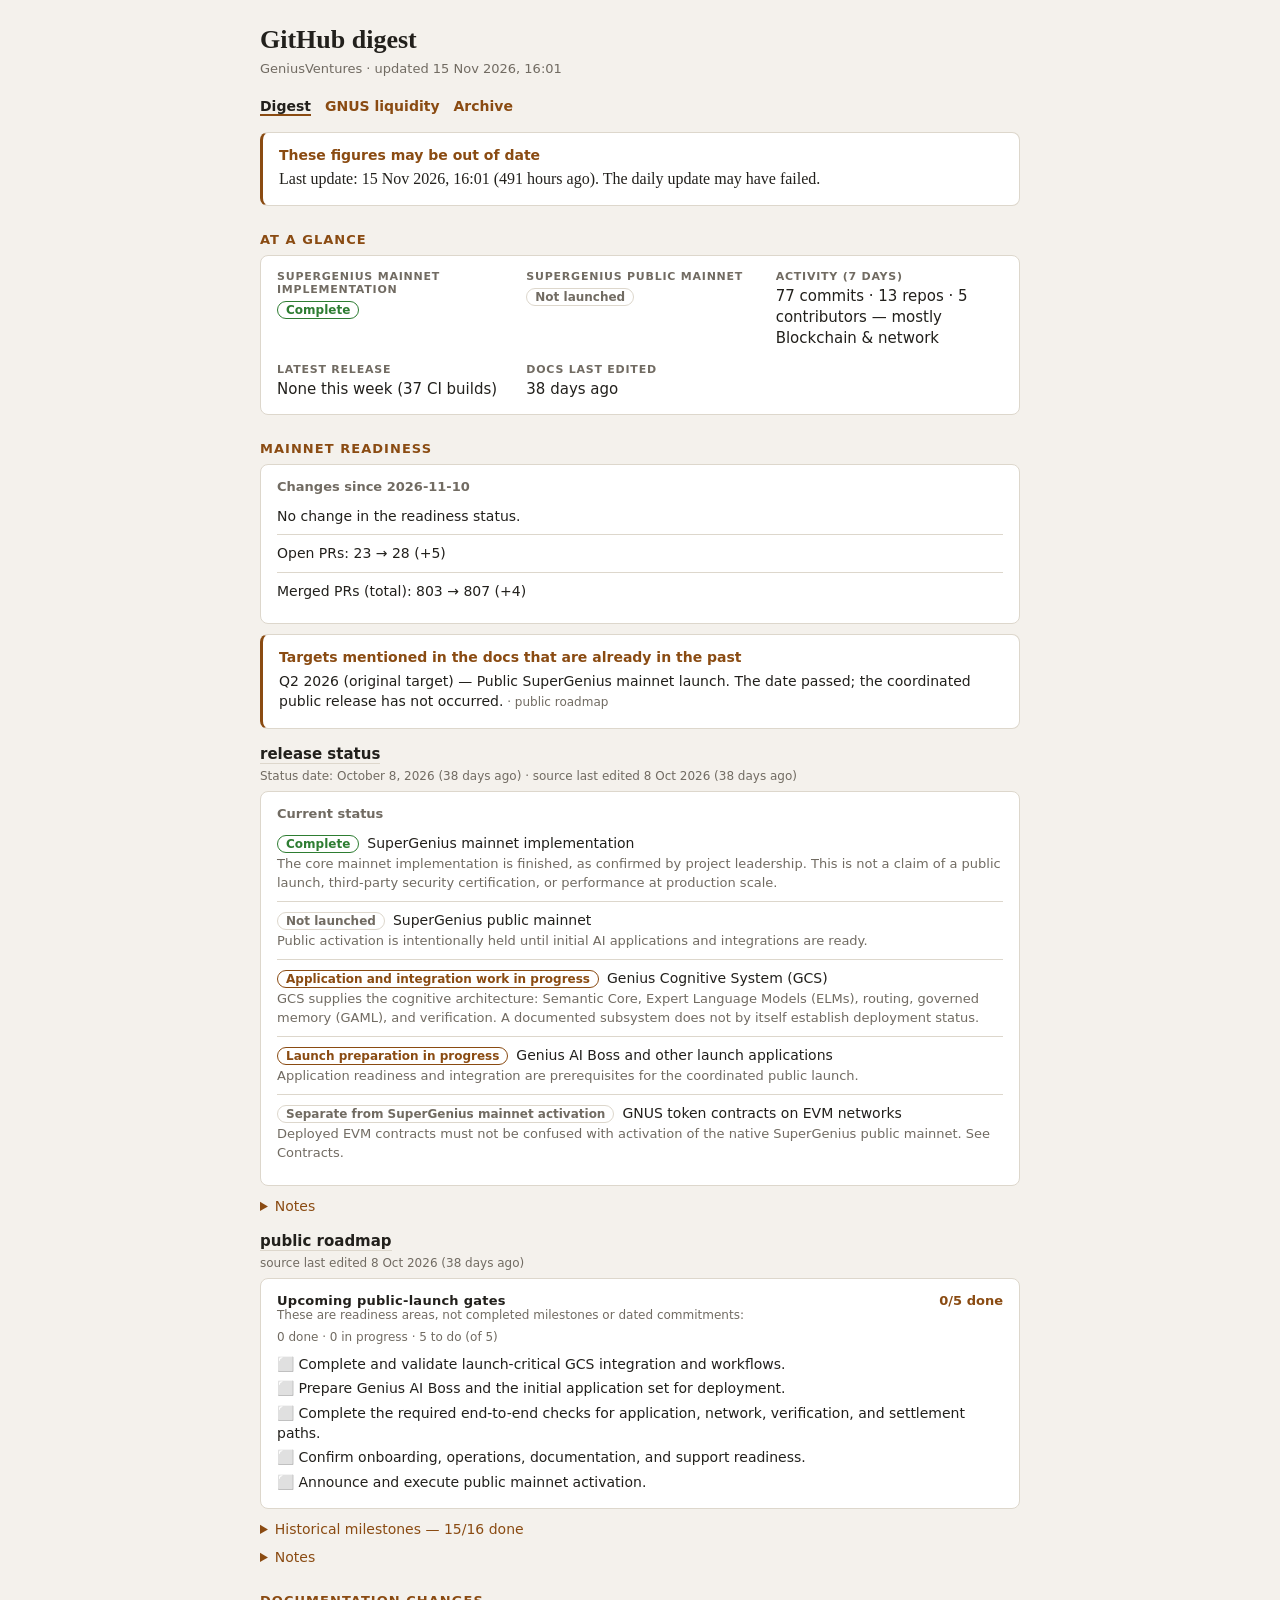
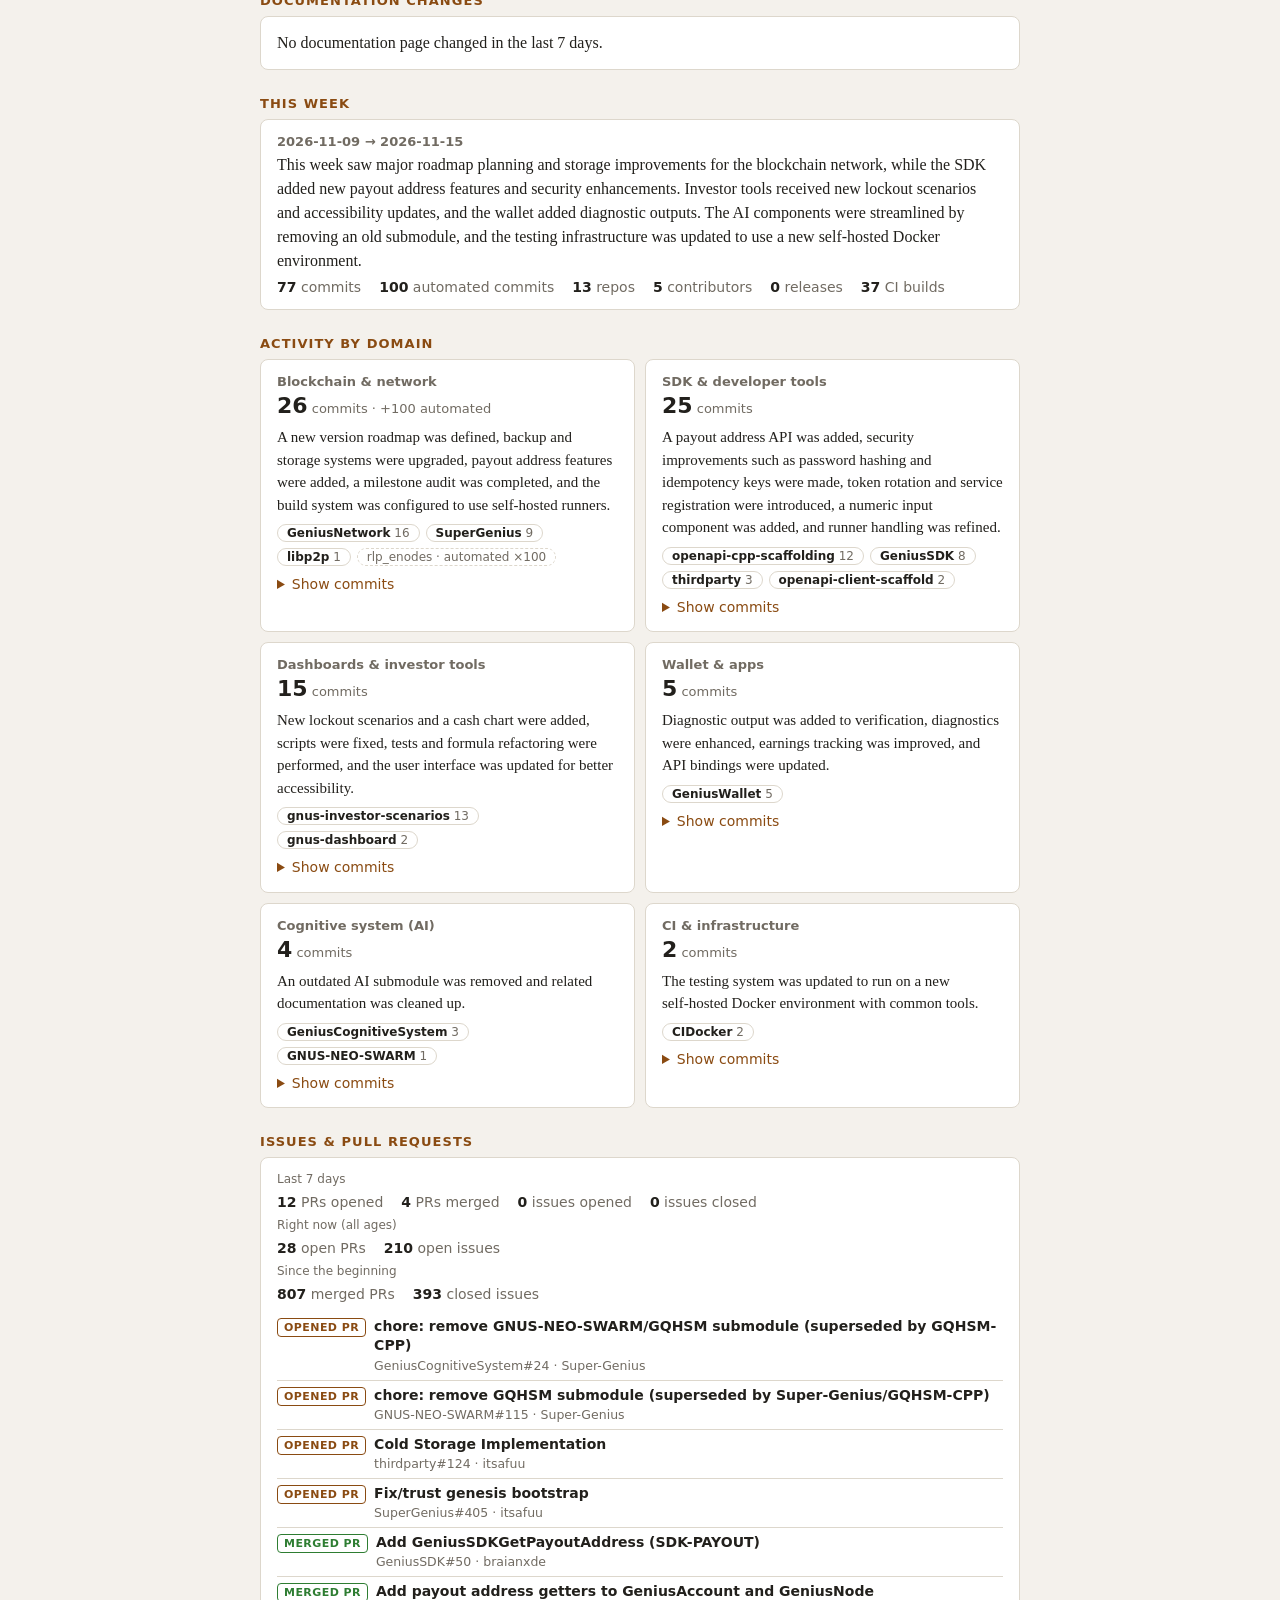
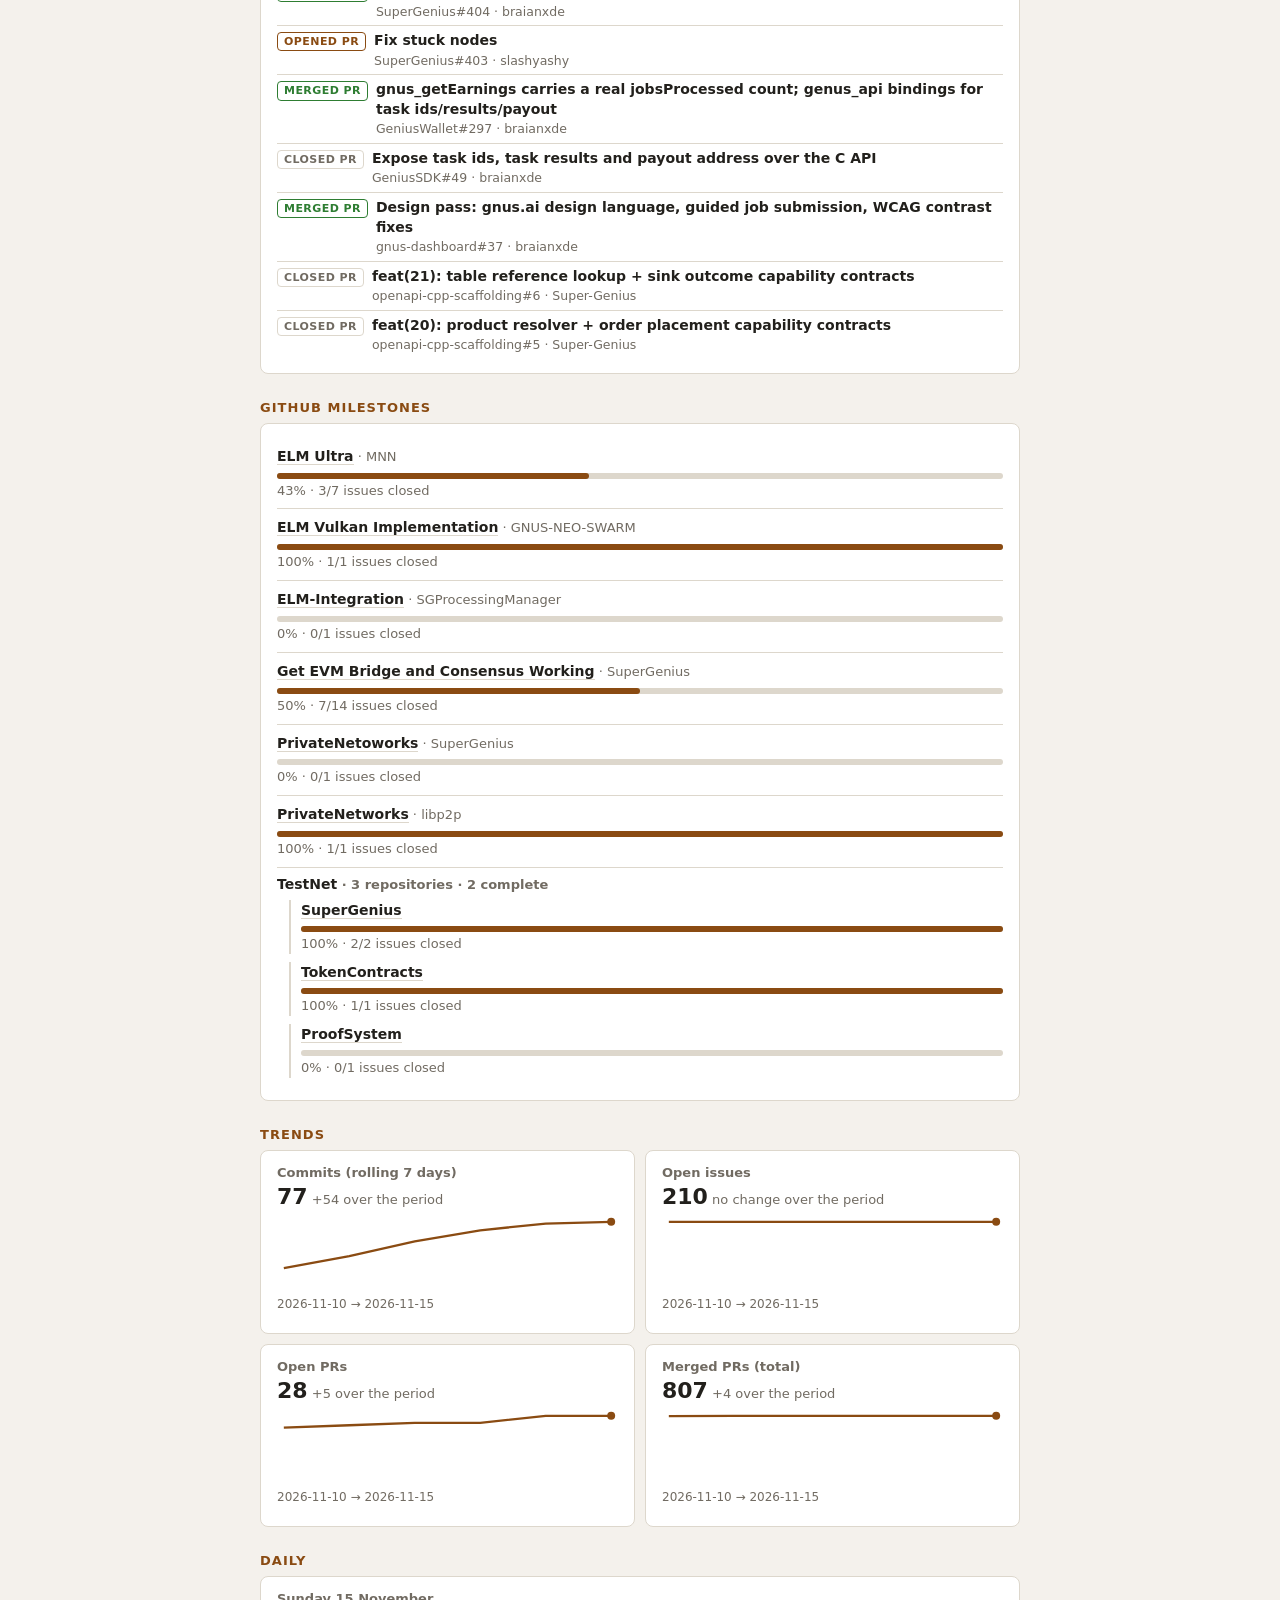
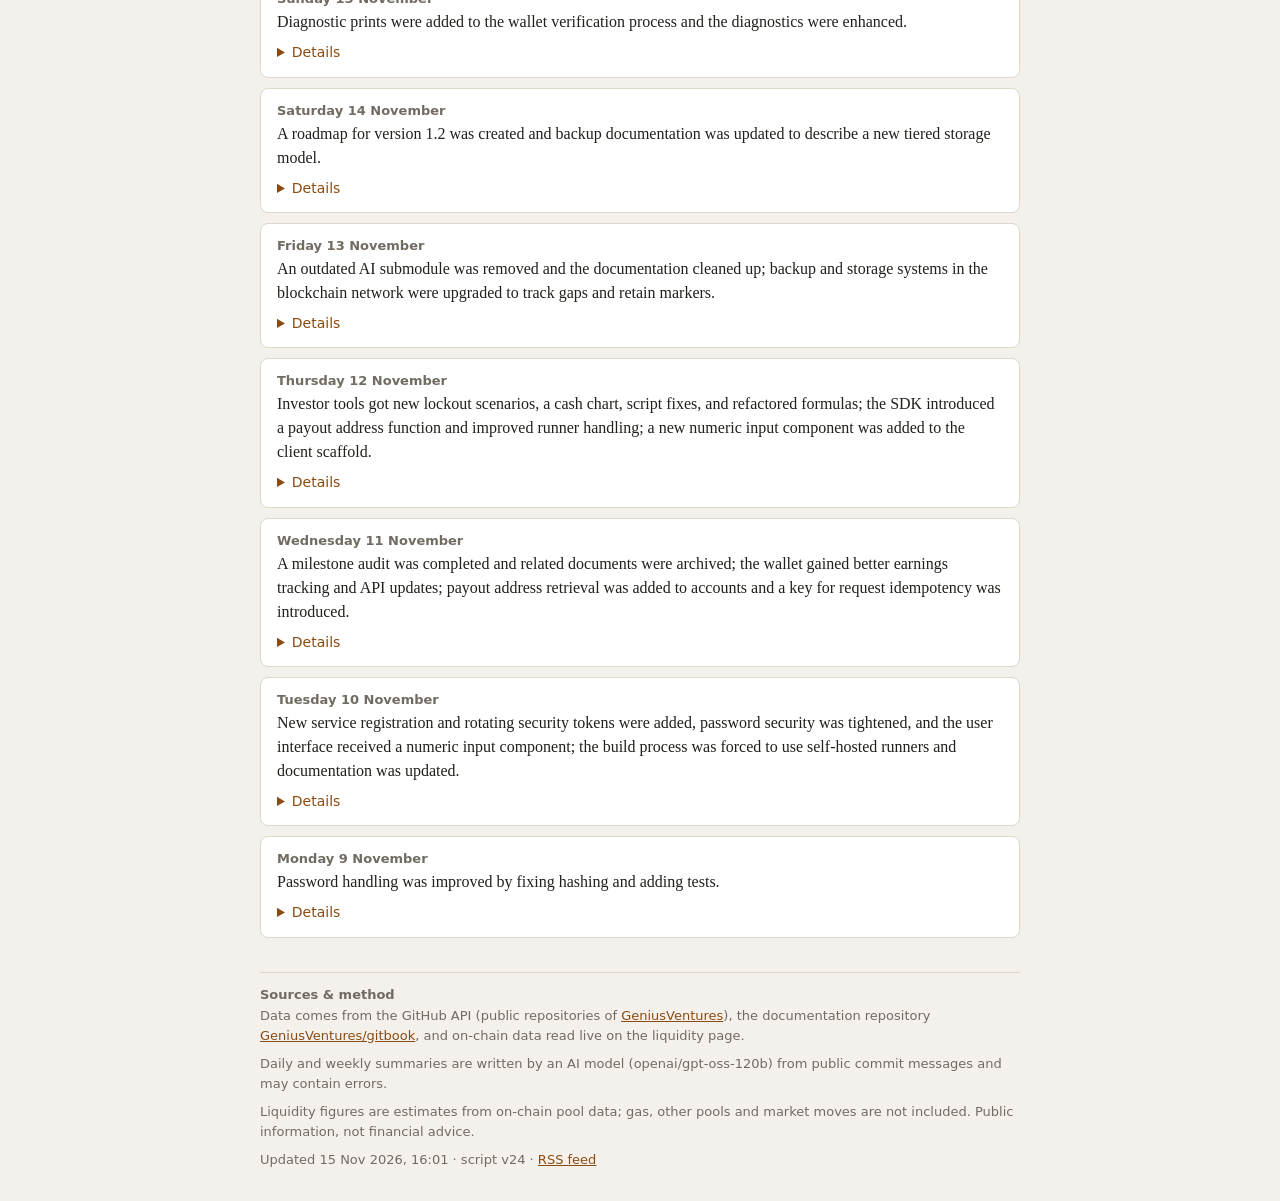
==== public/index.html @ 63a7fa94 "Refactor milestones display logic in index.html" ====
<!doctype html>
<html lang="en">
<head>
<meta charset="utf-8">
<meta name="viewport" content="width=device-width, initial-scale=1">
<title>GNUS digest — GitHub activity, mainnet readiness, liquidity</title>
<meta name="description" content="Daily digest of the GeniusVentures GitHub activity, GNUS mainnet readiness from the public docs, and on-chain liquidity depth.">
<meta property="og:type" content="website">
<meta property="og:title" content="GNUS digest">
<meta property="og:description" content="GitHub activity, mainnet readiness and liquidity depth for GNUS, updated daily from public sources.">
<meta property="og:url" content="https://gnus-digest.vercel.app/">
<meta property="og:image" content="https://gnus-digest.vercel.app/og.png">
<meta property="og:image:width" content="1200">
<meta property="og:image:height" content="630">
<meta property="og:image:alt" content="GNUS digest: GitHub activity, mainnet readiness and liquidity">
<link rel="alternate" type="application/rss+xml" title="GNUS digest" href="feed.xml">
<meta name="twitter:card" content="summary_large_image">
<meta name="twitter:image" content="https://gnus-digest.vercel.app/og.png">
<link rel="icon" href="data:image/svg+xml,%3Csvg xmlns='http://www.w3.org/2000/svg' viewBox='0 0 100 100'%3E%3Ctext y='.9em' font-size='90'%3E%F0%9F%93%8A%3C/text%3E%3C/svg%3E">
<style>
  :root{--bg:#f4f1ec;--panel:#fff;--ink:#22201c;--mute:#716b62;--line:#ddd7cc;--accent:#8a4b12}
  @media (prefers-color-scheme:dark){:root{--bg:#1d1b18;--panel:#272420;--ink:#ece7de;--mute:#a39b8f;--line:#3a352e;--accent:#e0a367}}
  *{box-sizing:border-box}
  body{margin:0;padding:20px;background:var(--bg);color:var(--ink);font:16px/1.5 Georgia,"Times New Roman",serif}
  main{max-width:760px;margin:0 auto}
  h1{font-size:26px;margin:0 0 2px}
  .sub{color:var(--mute);font:13px system-ui,sans-serif;margin:0 0 22px}
  h2{font:600 13px system-ui,sans-serif;letter-spacing:.08em;text-transform:uppercase;color:var(--accent);margin:26px 0 8px}
  .card{background:var(--panel);border:1px solid var(--line);border-radius:8px;padding:14px 16px;margin-bottom:10px}
  .date{font:600 13px system-ui,sans-serif;color:var(--mute);margin-bottom:4px}
  details{margin-top:8px;font:14px/1.45 system-ui,sans-serif;color:var(--mute)}
  summary{cursor:pointer;color:var(--accent)}
  details a{color:inherit;font-weight:600}
  ul{margin:6px 0 0;padding-left:18px}
  .stats{display:flex;flex-wrap:wrap;gap:8px 18px;font:14px system-ui,sans-serif;color:var(--mute);margin-top:6px}
  .stats b{color:var(--ink)}
  h3{font:600 15px system-ui,sans-serif;margin:16px 0 6px}
  h3 a{color:var(--ink);text-decoration:none;border-bottom:1px solid var(--line)}
  .trow{display:flex;justify-content:space-between;gap:12px;align-items:baseline}
  .trow b{font:700 13px system-ui,sans-serif;letter-spacing:.02em}
  .pct{font:700 13px system-ui,sans-serif;color:var(--accent);white-space:nowrap}
  .segs{display:flex;gap:3px;margin:10px 0 6px}
  .seg{flex:1;height:8px;border-radius:2px;background:var(--line)}
  .seg.done{background:var(--accent)}.seg.progress{background:var(--accent);opacity:.45}
  .legend{font:12px system-ui,sans-serif;color:var(--mute);margin-bottom:8px}
  .it{font:14px/1.45 system-ui,sans-serif;padding:2px 0}.it .t{color:var(--mute);font-size:12px}
  .note{font:13px/1.45 system-ui,sans-serif;color:var(--mute);border-left:2px solid var(--accent);padding-left:10px;margin-top:8px}
  .badge{display:inline-block;font:600 12px system-ui,sans-serif;padding:1px 8px;border-radius:10px;border:1px solid var(--line);color:var(--mute);margin-right:8px}
  .badge.done{color:#2e7d32;border-color:#2e7d32}.badge.progress{color:var(--accent);border-color:var(--accent)}
  .srow{padding:8px 0;border-bottom:1px solid var(--line);font:14px/1.45 system-ui,sans-serif}.srow:last-child{border-bottom:0}
  .srow .d{color:var(--mute);font-size:13px;margin-top:2px}
  .srow .m{color:var(--mute);font-size:13px}
  .srow a{color:var(--ink);font-weight:600;text-decoration:none;border-bottom:1px solid var(--line)}
  .notice{border-left:3px solid var(--accent)}
  .notice .w{font:600 14px system-ui,sans-serif;color:var(--accent);margin-bottom:4px}
  .kv{display:grid;grid-template-columns:repeat(auto-fit,minmax(210px,1fr));gap:14px 22px}
  .kv .k{font:600 11px system-ui,sans-serif;letter-spacing:.07em;text-transform:uppercase;color:var(--mute);margin-bottom:3px}
  .kv .v{font:15px/1.4 system-ui,sans-serif}
  .kv .v .badge{margin-right:0}
  .kv a{color:var(--accent);text-decoration:none;font-weight:600;border-bottom:1px solid var(--line)}
  .warn{border-left:3px solid #c0392b}
  .warn .w{font:600 14px system-ui,sans-serif;color:#c0392b;margin-bottom:4px}
  .grid2{display:grid;grid-template-columns:repeat(auto-fit,minmax(260px,1fr));gap:10px}
  .grid2 .card{margin-bottom:0}
  svg.chart{width:100%;height:auto;color:var(--accent);display:block;margin:6px 0 2px}
  .arrow{color:var(--mute);margin:0 6px}
  .ms{padding:8px 0;border-bottom:1px solid var(--line);font:14px/1.45 system-ui,sans-serif}.ms:last-child{border-bottom:0}
  .ms a{color:var(--ink);font-weight:600;text-decoration:none;border-bottom:1px solid var(--line)}
  .ms .m{color:var(--mute);font-size:13px}
  .ms .mh{font:600 14px system-ui,sans-serif}
  .ms .msub{margin:8px 0 0 12px;padding-left:10px;border-left:2px solid var(--line)}
  .mbar{height:6px;background:var(--line);border-radius:3px;margin:6px 0 3px}.mbar i{display:block;height:100%;background:var(--accent);border-radius:3px}
  .pr .b{flex:1;min-width:0}
  .pr .b a{display:block}
  .pr .b span.m{display:block;font-size:12.5px;margin-top:1px;white-space:nowrap;overflow:hidden;text-overflow:ellipsis}
  .dsum{margin:8px 0 4px;font-size:15px;line-height:1.5}
  .chip.auto{border-style:dashed}
  footer{margin:34px 0 10px;padding-top:14px;border-top:1px solid var(--line);font:13px/1.55 system-ui,sans-serif;color:var(--mute)}
  footer p{margin:0 0 8px}
  footer a{color:var(--accent)}
  details .np{margin:0 0 1.4em;font:14px/1.65 system-ui,sans-serif}
  details .nh{margin:1.8em 0 .6em}
  details > summary + .nh{margin-top:1em}
  .chips{display:flex;flex-wrap:wrap;gap:6px;margin:8px 0}
  .chip{font:12px system-ui,sans-serif;border:1px solid var(--line);border-radius:12px;padding:1px 9px;color:var(--mute)}
  .chip b{color:var(--ink)}
  .big{font:700 22px system-ui,sans-serif}
  .big small{font:13px system-ui,sans-serif;color:var(--mute);font-weight:400}
  ul.hl{margin:8px 0 0;padding-left:18px;font:13px/1.45 system-ui,sans-serif;color:var(--mute)}
  .dom{font:600 12px system-ui,sans-serif;letter-spacing:.05em;text-transform:uppercase;color:var(--accent);margin:10px 0 2px}
  nav{font:14px system-ui,sans-serif;margin:0 0 18px}
  nav a{color:var(--accent);margin-right:14px;text-decoration:none;font-weight:600}
  nav a[aria-current]{color:var(--ink);border-bottom:2px solid var(--accent)}
  .pr{display:flex;gap:8px;align-items:baseline;padding:5px 0;border-bottom:1px solid var(--line);font:14px/1.4 system-ui,sans-serif}
  .pr:last-child{border-bottom:0}
  .tag{flex:none;font-size:11px;font-weight:700;text-transform:uppercase;letter-spacing:.04em;padding:1px 6px;border-radius:4px;border:1px solid var(--line);color:var(--mute)}
  .tag.merged{color:#2e7d32;border-color:#2e7d32}.tag.opened{color:var(--accent);border-color:var(--accent)}
  .pr a{color:var(--ink);text-decoration:none;font-weight:600}.pr span.m{color:var(--mute)}
</style>
</head>
<body>
<main>
  <h1>GitHub digest</h1>
  <p class="sub" id="meta">Loading…</p>
  <nav><a href="./" aria-current="page">Digest</a><a href="liquidity.html">GNUS liquidity</a><a href="archive.html">Archive</a></nav>
  <div id="banner"></div>
  <h2>At a glance</h2>
  <div class="card" id="overview"></div>
  <h2>Mainnet readiness</h2>
  <div id="changes"></div>
  <div id="readiness"></div>
  <h2>Documentation changes</h2>
  <div class="card" id="docchanges"></div>
  <h2>This week</h2>
  <div class="card" id="week"></div>
  <h2>Activity by domain</h2>
  <div class="grid2" id="domains"></div>
  <h2>Issues &amp; pull requests</h2>
  <div class="card" id="prs"></div>
  <div id="msWrap" hidden>
    <h2>GitHub milestones</h2>
    <div class="card" id="milestones"></div>
  </div>
  <h2>Trends</h2>
  <div class="grid2" id="trends"></div>
  <h2>Daily</h2>
  <div id="days"></div>
  <footer id="foot"></footer>
</main>
<script>
const el = (tag, text, cls) => { const e = document.createElement(tag); if (text != null) e.textContent = text; if (cls) e.className = cls; return e; };
const safeUrl = u => /^https:\/\/(github\.com|docs\.gnus\.ai)\//.test(u) ? u : null;   // les messages de commit ne sont jamais injectés en HTML

// courbe simple (SVG) : pts = [{date, v}]
function spark(title, pts) {
  const card = el('div', null, 'card'); card.append(el('div', title, 'date'));
  const v = pts.filter(p => p.v != null);
  if (v.length < 2) { card.append(el('div', `Not enough history yet (${v.length} day${v.length === 1 ? '' : 's'}). The chart builds up daily.`, 'legend')); return card; }
  const W = 300, H = 70, pad = 6, vals = v.map(p => p.v), min = 0, max = Math.max(...vals, 1);   // l'échelle part de zéro : une petite variation reste petite
  const X = i => pad + i * (W - 2 * pad) / (v.length - 1), Y = x => H - pad - (x - min) / ((max - min) || 1) * (H - 2 * pad);
  const NS = 'http://www.w3.org/2000/svg', svg = document.createElementNS(NS, 'svg');
  svg.setAttribute('viewBox', `0 0 ${W} ${H}`); svg.setAttribute('class', 'chart'); svg.setAttribute('role', 'img'); svg.setAttribute('aria-label', title);
  const line = document.createElementNS(NS, 'polyline');
  line.setAttribute('points', v.map((p, i) => `${X(i).toFixed(1)},${Y(p.v).toFixed(1)}`).join(' '));
  line.setAttribute('fill', 'none'); line.setAttribute('stroke', 'currentColor'); line.setAttribute('stroke-width', '2');
  const dot = document.createElementNS(NS, 'circle');
  dot.setAttribute('cx', X(v.length - 1)); dot.setAttribute('cy', Y(v[v.length - 1].v)); dot.setAttribute('r', '3.5'); dot.setAttribute('fill', 'currentColor');
  const last = v[v.length - 1].v, delta = last - v[0].v;
  const big = el('div', String(last), 'big'); big.append(el('small', delta ? ` ${delta > 0 ? '+' : ''}${delta} over the period` : ' no change over the period'));
  svg.append(line, dot);
  card.append(big, svg);
  card.append(el('div', `${v[0].date} → ${v[v.length - 1].date}`, 'legend'));
  return card;
}
const fmtDate = s => s ? new Date(s).toLocaleDateString('en-GB', { day: 'numeric', month: 'short', year: 'numeric' }) : '';

fetch('digest.json', { cache: 'no-store' }).then(r => r.json()).then(d => {
  document.getElementById('meta').textContent =
    `${d.org} · updated ${new Date(d.generatedAt).toLocaleString('en-GB', { dateStyle: 'medium', timeStyle: 'short' })}` +
    (d.aiError ? ' · AI unavailable: ' + d.aiError : '');

  // ---- changements depuis la semaine dernière
  const chBox = document.getElementById('changes'), C = d.changes;
  if (C) {
    const card = el('div', null, 'card');
    if (!C.since) card.append(el('div', 'Change tracking started today. Comparisons with the previous week will appear after the next daily updates.', 'legend'));
    else {
      card.append(el('div', `Changes since ${C.since}`, 'date'));
      let any = false;
      const badge = (t, st) => el('span', t, 'badge ' + (st || ''));
      if (C.readiness) {
        for (const it of C.readiness.items) {
          any = true; const r = el('div', null, 'srow');
          if (it.type === 'status') r.append(badge(it.from, it.fromStatus), el('span', '→', 'arrow'), badge(it.to, it.toStatus), el('span', it.label));
          else if (it.type === 'added') r.append(el('span', 'New', 'badge'), badge(it.to, it.toStatus), el('span', it.label));
          else r.append(el('span', 'Removed', 'badge'), el('span', it.label));
          r.append(el('div', it.page.replace(/-/g, ' ') + ' · ' + it.section, 'd')); card.append(r);
        }
        for (const t of C.readiness.trackDeltas) { any = true; const u = typeof t.from === 'number' ? '%' : ' done'; card.append(el('div', `${t.name}: ${t.from}${u === '%' ? '%' : ''} → ${t.to}${u}`, 'srow')); }
        if (!C.readiness.items.length && !C.readiness.trackDeltas.length) card.append(el('div', 'No change in the readiness status.', 'srow'));
      } else card.append(el('div', 'Readiness comparison is not available for this period.', 'srow'));
      for (const m of C.metrics) { any = true; card.append(el('div', `${m.label}: ${m.from} → ${m.to} (${m.delta > 0 ? '+' : ''}${m.delta})`, 'srow')); }
    }
    chBox.append(card);
  }

  const rd = document.getElementById('readiness'), R = d.readiness;
  const seenNotes = new Set();                              // paragraphes déjà affichés sur une page précédente
  const alerts = el('div'); if (R) rd.append(alerts);      // boîtes d'alerte uniques, affichées avant les pages
  if (!R) rd.append(Object.assign(el('div', d.readinessError ? 'Could not load readiness (' + d.readinessError + ')' : 'No data yet.'), { className: 'card' }));
  else for (const pg of R.pages) {
    const h3 = el('h3'); const a = el('a', pg.key.replace(/-/g, ' ')); if (safeUrl(pg.url)) { a.href = pg.url; a.target = '_blank'; a.rel = 'noopener noreferrer'; } h3.append(a); rd.append(h3);
    if (pg.error) { rd.append(Object.assign(el('div', pg.error), { className: 'card' })); continue; }
    const fresh = [];
    if (pg.statusDate) fresh.push(`Status date: ${pg.statusDate}` + (pg.statusAgeDays != null ? ` (${pg.statusAgeDays} days ago)` : ''));
    if (pg.lastEdited) fresh.push(`source last edited ${fmtDate(pg.lastEdited)} (${pg.editedAgeDays} days ago)`);
    if (fresh.length) rd.append(el('div', fresh.join(' · '), 'legend'));
    for (const t of pg.tracks) {
      if (t.kind === 'table') {
        const tc = el('div', null, 'card');
        tc.append(el('div', t.name, 'date'));
        for (const it of t.items) {
          const r = el('div', null, 'srow');
          r.append(el('span', it.statusText, 'badge ' + it.status), el('span', it.label));
          if (it.detail) r.append(el('div', it.detail, 'd'));
          tc.append(r);
        }
        rd.append(tc); continue;
      }
      const c = el('div', null, 'card');
      const row = el('div', null, 'trow'); row.append(el('b', t.name), el('span', `${t.done}/${t.total} done`, 'pct'));
      const collapsed = t.total >= 8 && t.done / t.total >= 0.8;      // liste presque terminée : repliée, son titre est déjà dans le résumé cliquable
      if (!collapsed) c.append(row);
      if (t.summary) c.append(el('div', t.summary, 'legend'));
      // pas de barre de progression quand la doc précise qu'il s'agit de zones à préparer, pas d'étapes datées
      const noBar = /not (completed )?milestones|readiness areas|dated commitments/i.test((t.summary || '') + ' ' + (t.note || ''));
      if (!noBar) { const segs = el('div', null, 'segs'); for (const it of t.items) segs.append(el('span', null, 'seg ' + it.status)); c.append(segs); }
      c.append(el('div', `${t.done} done · ${t.progress} in progress · ${t.todo} to do (of ${t.total})`, 'legend'));
      for (const it of t.items) {
        const row2 = el('div', null, 'it'); row2.append(el('span', ({ done: '✅', progress: '🔄', todo: '⬜' })[it.status] + ' ' + it.label));
        if (it.target) row2.append(el('span', ' → ' + it.target, 't')); c.append(row2);
      }
      if (t.note) c.append(el('div', t.note, 'note'));
      if (collapsed) {
        const hd = el('details'); hd.append(el('summary', `${t.name} — ${t.done}/${t.total} done`)); hd.append(c); rd.append(hd);
      } else rd.append(c);
    }
    if (!pg.tracks.length || pg.notes.length) {
      const det = el('details'); det.append(el('summary', pg.tracks.length ? 'Notes' : 'Page content'));
      for (const n of pg.notes) {
        const lines = n.lines.filter(l => !/^Status date/i.test(l)).filter(l => {
          const k = l.toLowerCase().replace(/\s+/g, ' ').trim(); if (seenNotes.has(k)) return false; seenNotes.add(k); return true;
        });
        if (!lines.length) continue;
        if (n.heading) det.append(el('div', n.heading, 'date nh'));
        for (const l of lines) det.append(el('p', l, 'np'));
      }
      if (det.children.length > 1) rd.append(det);
    }
  }

  // objectifs dépassés : UNE seule boîte, UNE ligne par trimestre (la plus précise), toutes pages confondues
  if (R) {
    const stale = R.pages.filter(p => p.stale);
    if (stale.length) {
      const sw = el('div', null, 'card notice');
      sw.append(el('div', stale.length > 1 ? 'Some documentation pages have not been updated for a while' : 'A documentation page has not been updated for a while', 'w'),
        el('div', stale.map(p => `${p.key.replace(/-/g, ' ')} (${p.statusAgeDays ?? p.editedAgeDays} days old)`).join(', ') + ` — not updated for over ${R.staleDays || 60} days. The status shown may have changed since; check the original pages.`));
      alerts.append(sw);
    }
    const best = new Map(), score = x => (x.fromStatus ? 0 : 1000) + x.line.length;
    // seules les étapes de roadmap non terminées comptent : les phrases libres sont déjà lisibles dans les notes de la page
    for (const pg of R.pages) for (const t of (pg.targets || [])) if (t.passed && t.fromStatus !== false) {
      const cur = best.get(t.label);
      if (!cur || score(t) < score(cur.t)) best.set(t.label, { t, key: pg.key });
    }
    if (best.size) {
      const qn = l => { const m = l.match(/Q([1-4]) (\d{4})/); return +m[2] * 10 + +m[1]; };
      const w2 = el('div', null, 'card notice'); w2.append(el('div', 'Targets mentioned in the docs that are already in the past', 'w'));
      for (const [label, { t, key }] of [...best].sort((x, y) => qn(x[0]) - qn(y[0]))) {
        const row = el('div', null, 'it');
        row.append(el('span', t.line.startsWith(label) ? t.line : `${label} — ${t.line}`), el('span', ' · ' + key.replace(/-/g, ' '), 't'));
        w2.append(row);
      }
      alerts.append(w2);
    }
  }

  const w = d.week, wk = document.getElementById('week');

  // ---- vue d'ensemble : où en est GNUS ?
  const ov = document.getElementById('overview'), kv = el('div', null, 'kv');
  const kvItem = (k, ...nodes) => { const it = el('div'); it.append(el('div', k, 'k')); const v = el('div', null, 'v'); v.append(...nodes); it.append(v); kv.append(it); };
  const mainnet = [];
  if (R) for (const pg of R.pages) for (const t of pg.tracks) if (t.kind === 'table') for (const it of t.items) if (/mainnet/i.test(it.label)) mainnet.push(it);
  for (const it of mainnet.slice(0, 2)) kvItem(it.label, el('span', it.statusText, 'badge ' + it.status));
  kvItem('Activity (7 days)', document.createTextNode(`${w.commits} commits · ${w.repos} repos · ${w.contributors} contributors` + ((w.domains || [])[0] ? ` — mostly ${w.domains[0].name}` : '')));
  const lastRel = (d.days || []).flatMap(x => x.releases || [])[0];
  if (lastRel) {
    const a = el('a', `${lastRel.repo} ${lastRel.tag}`);
    if (safeUrl(lastRel.url)) { a.href = lastRel.url; a.target = '_blank'; a.rel = 'noopener noreferrer'; }
    kvItem('Latest release', a, document.createTextNode(` · ${fmtDate(lastRel.date)}`));
  } else kvItem('Latest release', document.createTextNode('None this week' + (w.ciBuilds ? ` (${w.ciBuilds} CI builds)` : '')));
  if (R) { const ages = R.pages.map(p => p.editedAgeDays).filter(x => x != null); if (ages.length) kvItem('Docs last edited', document.createTextNode(`${Math.min(...ages)} days ago`)); }
  ov.append(kv);

  wk.append(el('div', `${w.from} → ${w.to}`, 'date'), el('div', w.summary || w.headline));
  const st = el('div', null, 'stats');
  for (const [k, v] of [['commits', w.commits], ['automated commits', w.automated], ['repos', w.repos], ['contributors', w.contributors], ['releases', w.releases], ['CI builds', w.ciBuilds]]) {
    const s = el('span', ` ${k}`); s.prepend(el('b', v)); st.append(s);
  }
  wk.append(st);

  const prBox = document.getElementById('prs'), P = d.prs;
  if (!P) { prBox.append(el('div', d.prsError ? 'Could not load issues and pull requests (' + d.prsError + ')' : 'No data yet.')); }
  else {
    const groups = [
      ['Last 7 days', [['PRs opened', P.prsOpened], ['PRs merged', P.prsMerged], ['issues opened', P.issuesOpened], ['issues closed', P.issuesClosed]]],
      ['Right now (all ages)', [['open PRs', P.openPrs], ['open issues', P.openIssues]]],
      ['Since the beginning', [['merged PRs', P.mergedPrsTotal], ['closed issues', P.closedIssuesTotal]]]];
    for (const [title, stats] of groups) {
      prBox.append(el('div', title, 'legend'));
      const ps = el('div', null, 'stats'); ps.style.marginBottom = '8px';
      for (const [k, v] of stats) { const sp = el('span', ` ${k}`); sp.prepend(el('b', v)); ps.append(sp); }
      prBox.append(ps);
    }
    const list = el('div'); list.style.marginTop = '10px';
    for (const it of P.items.slice(0, 15)) {
      const row = el('div', null, 'pr');
      const a = el('a', `${it.title}`); if (safeUrl(it.url)) { a.href = it.url; a.target = '_blank'; a.rel = 'noopener noreferrer'; }
      const body = el('div', null, 'b'); body.append(a, el('span', `${it.repo}#${it.number} · ${it.author}`, 'm'));
      row.append(el('span', `${it.event} ${it.type === 'pr' ? 'PR' : 'issue'}`, 'tag ' + it.event), body);
      list.append(row);
    }
    if (!P.items.length) list.append(el('div', 'No issue or pull request activity this week.'));
    prBox.append(list);
  }

  const tr = document.getElementById('trends'), T = d.trend || [];
  for (const [title, key] of [['Commits (rolling 7 days)', 'commits'], ['Open issues', 'openIssues'], ['Open PRs', 'openPrs'], ['Merged PRs (total)', 'mergedPrs']])
    tr.append(spark(title, T.map(p => ({ date: p.date, v: p[key] }))));

  // ---- bandeau si les données ne sont plus renouvelées (workflow en panne, clé expirée…)
  const ageH = (Date.now() - new Date(d.generatedAt).getTime()) / 3.6e6;
  if (ageH > 36) {
    const bn = el('div', null, 'card notice');
    bn.append(el('div', 'These figures may be out of date', 'w'),
      el('div', `Last update: ${new Date(d.generatedAt).toLocaleString('en-GB', { dateStyle: 'medium', timeStyle: 'short' })} (${Math.round(ageH)} hours ago). The daily update may have failed.`));
    document.getElementById('banner').append(bn);
  }

  // ---- changements de la documentation (7 jours)
  const dc = document.getElementById('docchanges'), DCH = d.docsChanges;
  if (!DCH) dc.append(el('div', d.docsChangesError ? `Could not load documentation changes (${d.docsChangesError})` : 'No data yet.'));
  else if (!DCH.pages.length) dc.append(el('div', `No documentation page changed in the last ${DCH.windowDays || 7} days.`));
  else {
    dc.append(el('div', `${DCH.pages.length} page${DCH.pages.length === 1 ? '' : 's'} edited in the last ${DCH.windowDays || 7} days`, 'legend'));
    for (const pgc of DCH.pages.slice(0, 12)) {
      const row = el('div', null, 'srow');
      const a = el('a', pgc.path.split('/').pop().replace(/\.md$/i, '').replace(/[-_]/g, ' '));
      if (safeUrl(pgc.url)) { a.href = pgc.url; a.target = '_blank'; a.rel = 'noopener noreferrer'; }
      row.append(a, el('span', ` · ${pgc.edits} edit${pgc.edits === 1 ? '' : 's'} · last ${fmtDate(pgc.last)}`, 'm'));
      if (pgc.subject) row.append(el('div', pgc.subject, 'd'));
      dc.append(row);
    }
  }

  // ---- jalons GitHub : section visible seulement si l'organisation en utilise
  // Jalons de même nom regroupés (« TestNet » dans trois repos = un seul bloc) ; blocs avec échéance d'abord, puis ordre alphabétique.
  if ((d.milestones || []).length) {
    document.getElementById('msWrap').hidden = false;
    const mb = document.getElementById('milestones');
    const norm = t => t.toLowerCase().replace(/[^a-z0-9]+/g, '');
    const groups = new Map();
    for (const m of d.milestones) { const k = norm(m.title); if (!groups.has(k)) groups.set(k, { title: m.title, items: [] }); groups.get(k).items.push(m); }
    const ordered = [...groups.values()].map(g => {
      g.items.sort((x, y) => y.percent - x.percent || x.repo.localeCompare(y.repo, 'en', { sensitivity: 'base' }));   // plus avancé d'abord
      g.due = g.items.map(i => i.dueOn).filter(Boolean).sort()[0] || null;
      return g;
    }).sort((x, y) => (x.due && y.due) ? x.due.localeCompare(y.due) : x.due ? -1 : y.due ? 1 : x.title.localeCompare(y.title, 'en', { sensitivity: 'base' }));
    const bar = m => { const b = el('div', null, 'mbar'), f = el('i'); f.style.width = Math.max(0, Math.min(100, m.percent)) + '%'; b.append(f); return b; };
    const link = (text, m) => { const a = el('a', text); if (safeUrl(m.url)) { a.href = m.url; a.target = '_blank'; a.rel = 'noopener noreferrer'; } return a; };
    const stats = m => `${m.percent}% · ${m.closed}/${m.open + m.closed} issues closed` + (m.dueOn ? ` · due ${fmtDate(m.dueOn)}` : '');
    for (const g of ordered.slice(0, 30)) {
      const block = el('div', null, 'ms');
      if (g.items.length === 1) {                                    // jalon unique : titre + repo sur une ligne
        const m = g.items[0];
        block.append(link(m.title, m), el('span', ` · ${m.repo}`, 'm'), bar(m), el('div', stats(m), 'm'));
      } else {                                                       // jalon présent dans plusieurs repos : titre une fois, une ligne par repo
        const done = g.items.filter(i => i.percent >= 100).length;
        const hd = el('div', g.title, 'mh'); hd.append(el('span', ` · ${g.items.length} repositories · ${done} complete`, 'm')); block.append(hd);
        for (const m of g.items) {
          const sub = el('div', null, 'msub');
          sub.append(link(m.repo, m), bar(m), el('div', stats(m), 'm'));
          block.append(sub);
        }
      }
      mb.append(block);
    }
  }

  // ---- pied de page : sources et méthode
  const ft = document.getElementById('foot');
  ft.append(el('div', 'Sources & method', 'date'));
  const fp = (...nodes) => { const p = el('p'); p.append(...nodes); ft.append(p); };
  const ext = (text, url) => { const a = el('a', text); a.href = url; a.target = '_blank'; a.rel = 'noopener noreferrer'; return a; };
  fp(document.createTextNode('Data comes from the GitHub API (public repositories of '), ext(d.org, 'https://github.com/' + d.org),
     document.createTextNode('), the documentation repository '), ext('GeniusVentures/gitbook', 'https://github.com/GeniusVentures/gitbook'),
     document.createTextNode(', and on-chain data read live on the liquidity page.'));
  fp(document.createTextNode(d.ai
    ? `Daily and weekly summaries are written by an AI model (${d.ai}) from public commit messages and may contain errors.`
    : 'Summaries are generated automatically from commit messages (no AI model on this run).'));
  fp(document.createTextNode('Liquidity figures are estimates from on-chain pool data; gas, other pools and market moves are not included. Public information, not financial advice.'));
  { const rss = el('a', 'RSS feed'); rss.href = 'feed.xml';
    fp(document.createTextNode(`Updated ${new Date(d.generatedAt).toLocaleString('en-GB', { dateStyle: 'medium', timeStyle: 'short' })} · script ${d.builder || 'v1'} · `), rss); }

  const domBox = document.getElementById('domains');
  for (const g of (w.domains || [])) {
    const c = el('div', null, 'card');
    c.append(el('div', g.name, 'date'));
    const big = el('div', String(g.commits), 'big'); big.append(el('small', ` commit${g.commits === 1 ? '' : 's'}` + (g.automated ? ` · +${g.automated} automated` : '')));
    c.append(big);
    if (g.summary) c.append(el('div', g.summary, 'dsum'));
    const chips = el('div', null, 'chips');
    for (const r of g.repos) {
      if (r.commits === 0 && r.automated) { chips.append(el('span', `${r.name} · automated ×${r.automated}`, 'chip auto')); continue; }
      const ch = el('span', null, 'chip'); ch.append(el('b', r.name), document.createTextNode(` ${r.commits}`)); chips.append(ch);
    }
    c.append(chips);
    if (g.highlights.length) {
      const list = el('ul', null, 'hl'); for (const t of g.highlights.slice(0, 3)) list.append(el('li', t));
      if (g.summary) { const det = el('details'); det.append(el('summary', 'Show commits')); det.append(list); c.append(det); }   // phrase IA = commits repliés
      else c.append(list);
    }
    domBox.append(c);
  }
  if (!(w.domains || []).length) domBox.append(Object.assign(el('div', 'No activity to group this week.'), { className: 'card' }));

  const days = document.getElementById('days');
  for (const day of d.days) {
    const c = el('div', null, 'card');
    c.append(el('div', new Date(day.date + 'T12:00:00').toLocaleDateString('en-GB', { weekday: 'long', day: 'numeric', month: 'long' }), 'date'),
             el('div', day.summary || day.headline));
    if (day.repos.length) {
      const det = el('details'); det.append(el('summary', 'Details'));
      const byDom = new Map();
      for (const r of day.repos) { const k = r.domain || 'Other'; if (!byDom.has(k)) byDom.set(k, []); byDom.get(k).push(r); }
      for (const [dom, repos] of byDom) {
        det.append(el('div', dom, 'dom'));
        const ul = el('ul');
        for (const r of repos) {
          const li = el('li'), a = el('a', r.name); if (safeUrl(r.url)) { a.href = r.url; a.target = '_blank'; a.rel = 'noopener noreferrer'; }
          li.append(a, el('span', ` (${r.commits}): ` + r.items.map(i => i.text).join(' · ')));
          const nb = (r.branches || []).filter(b => !/^(main|master|develop|dev)$/i.test(b));
          if (nb.length) li.append(el('span', ` [branches: ${nb.slice(0, 4).join(', ')}${nb.length > 4 ? ' +' + (nb.length - 4) : ''}]`));
          ul.append(li);
        }
        det.append(ul);
      }
      c.append(det);
    }
    days.append(c);
  }
}).catch(e => { document.getElementById('meta').textContent = 'Could not load digest.json (' + e.message + ')'; });
</script>
</body>
</html>
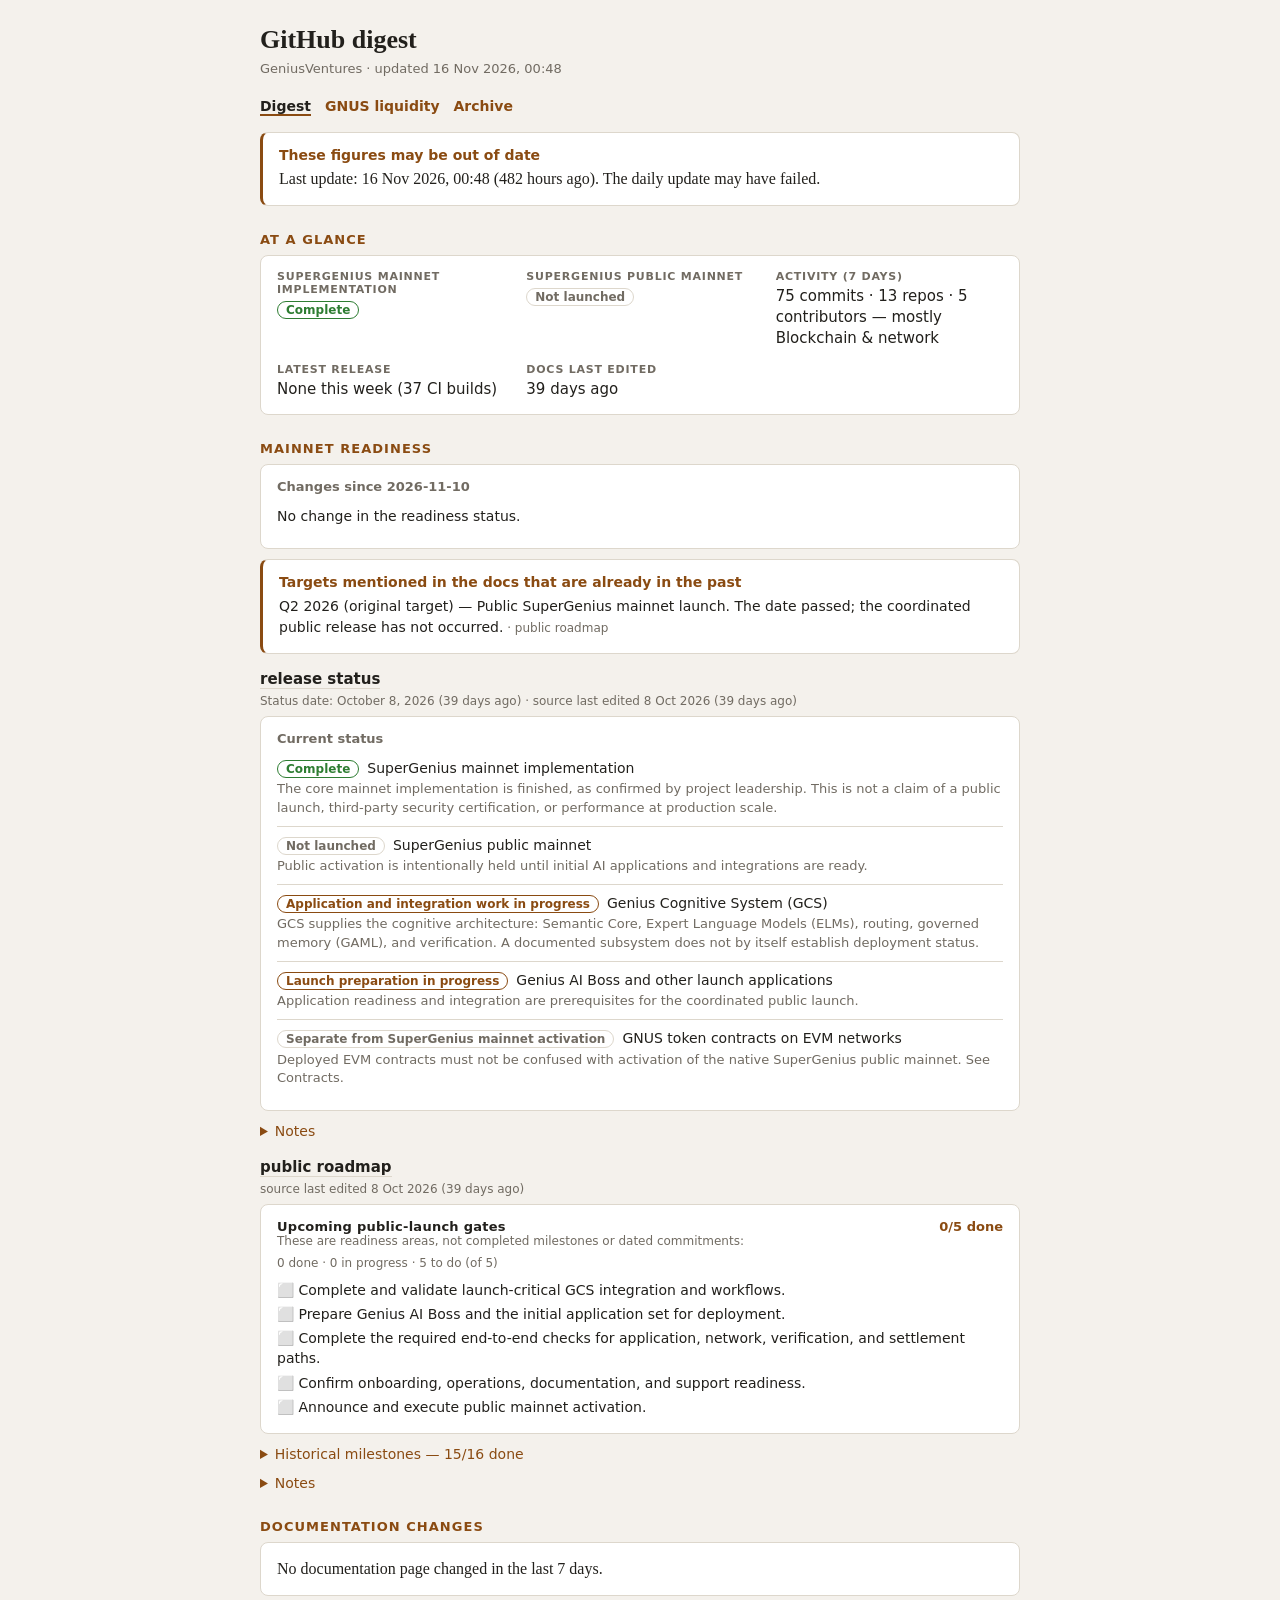
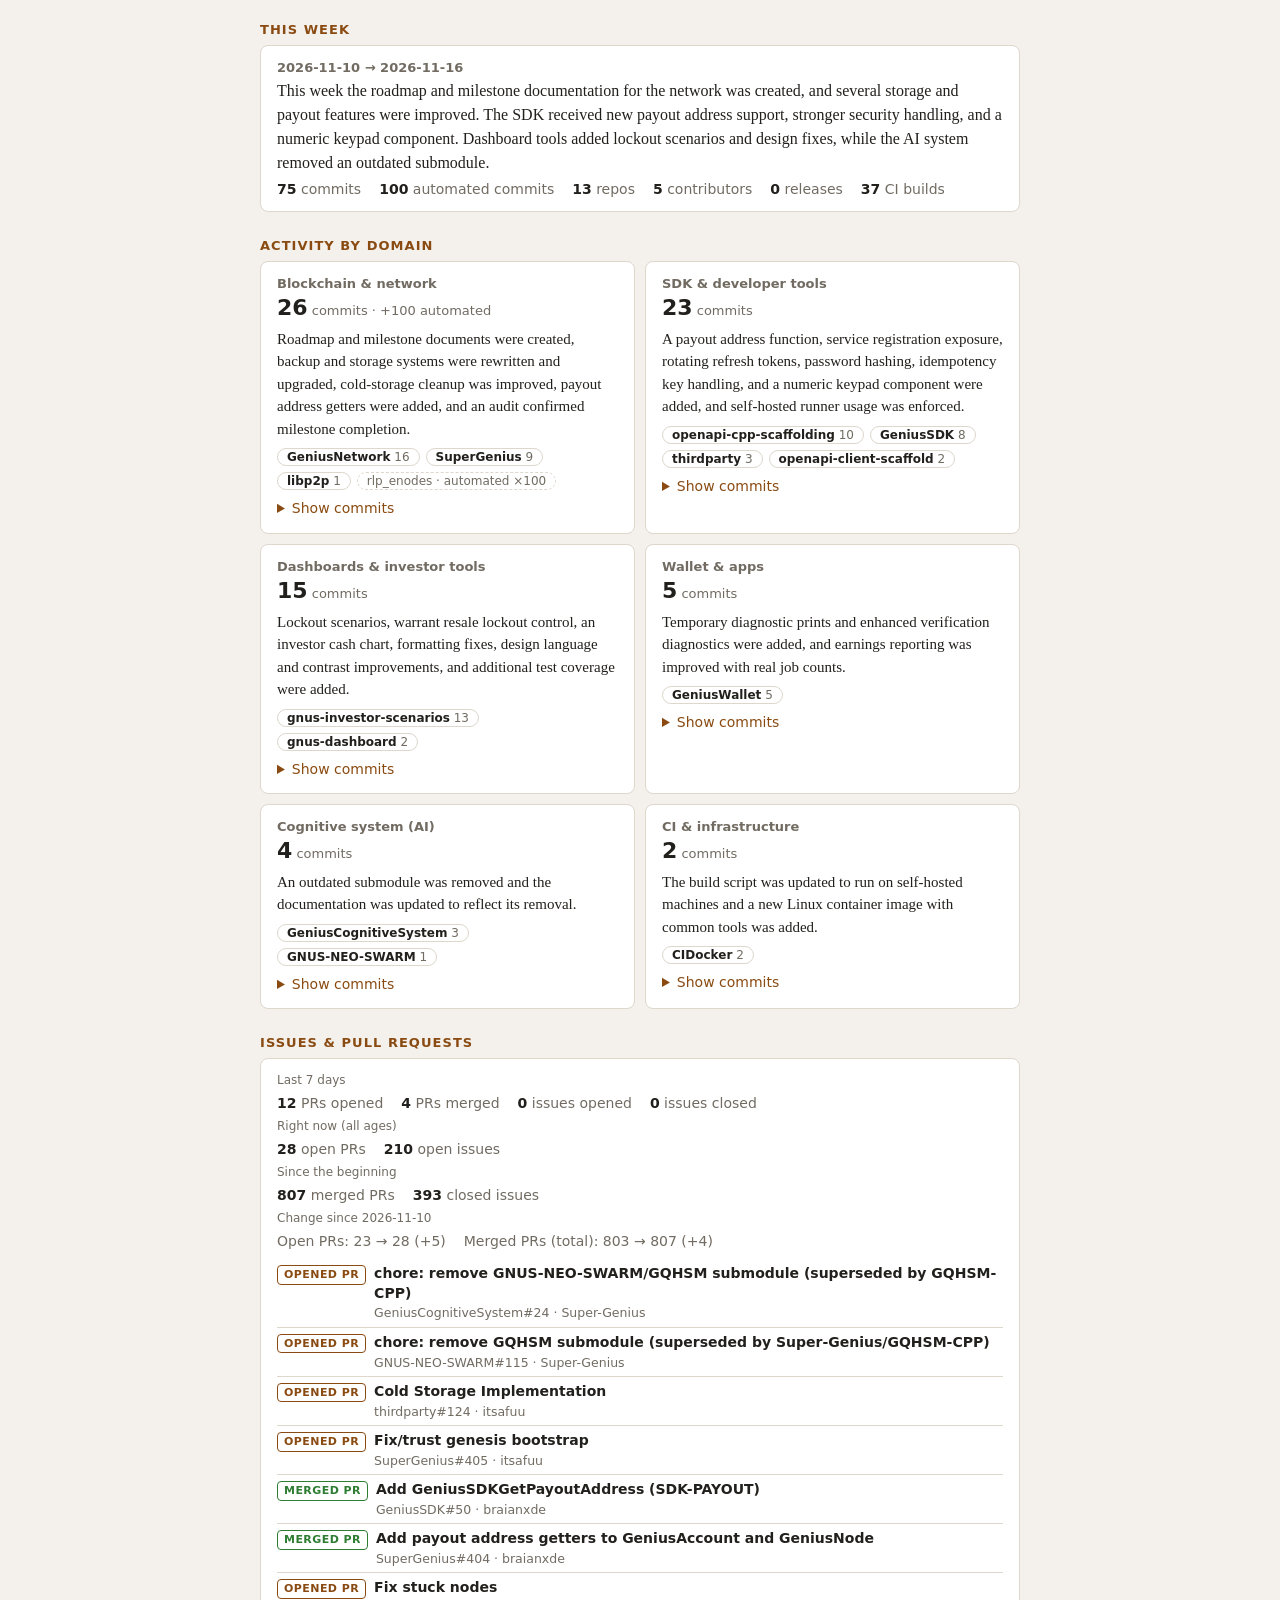
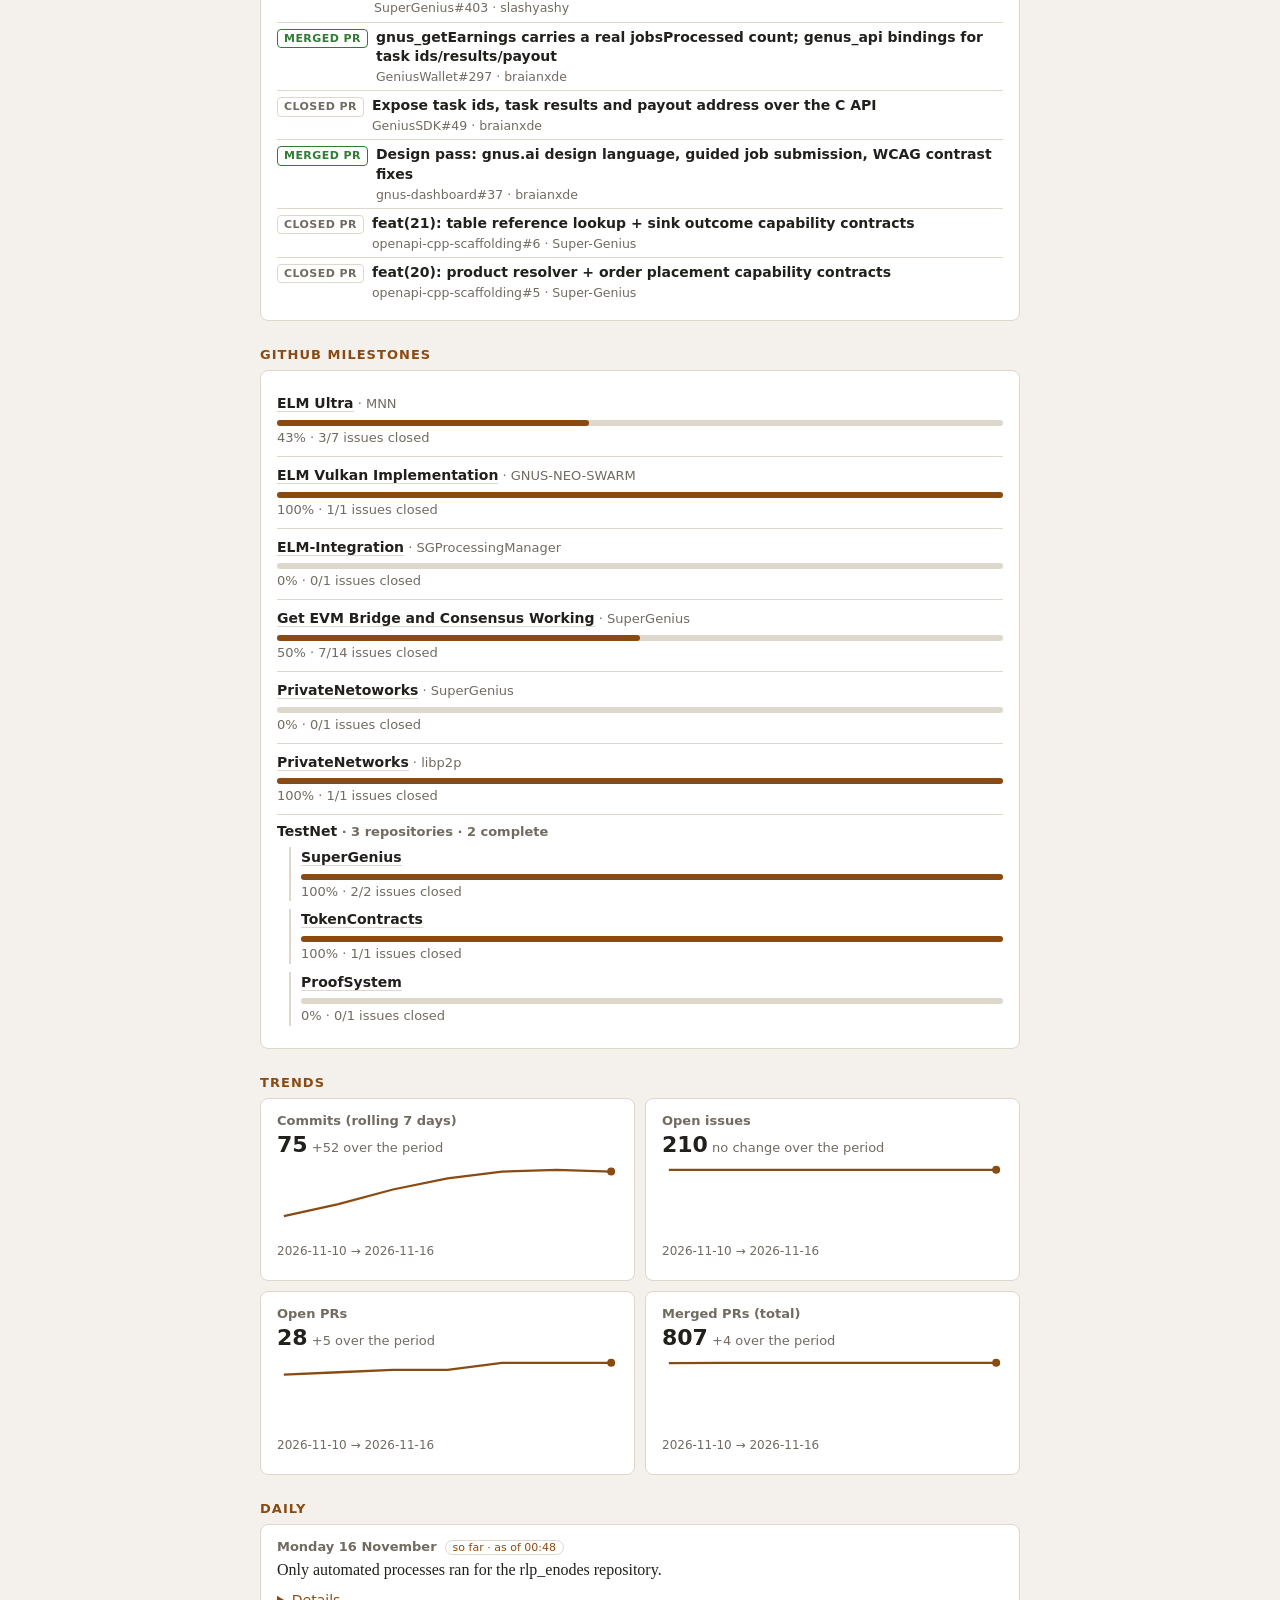
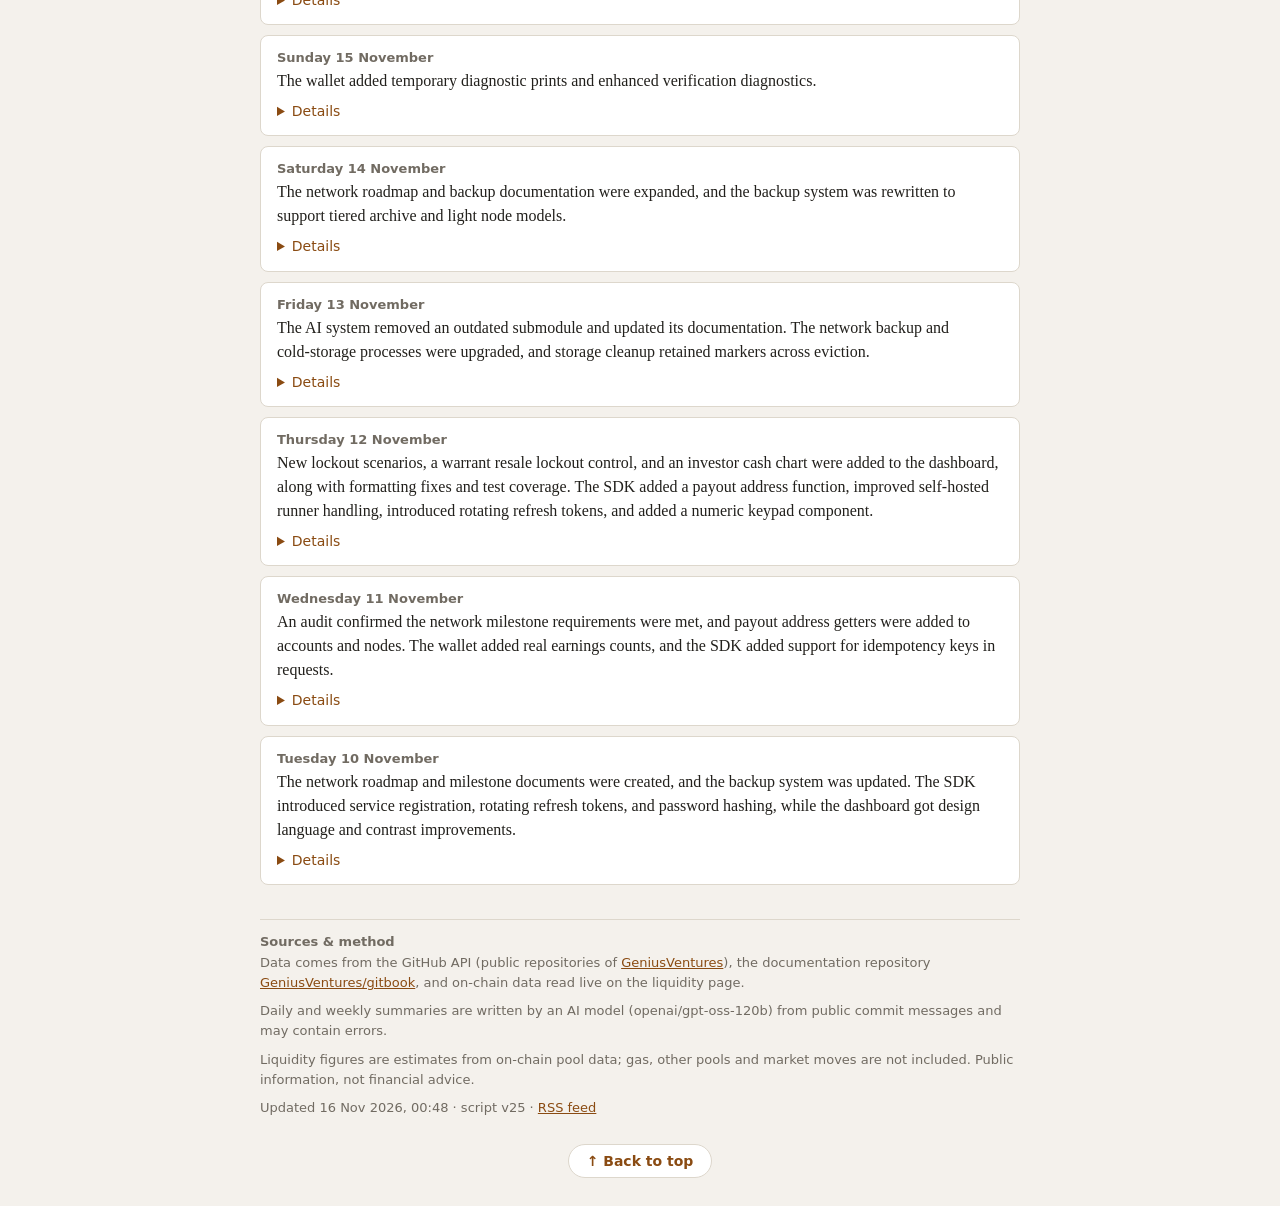
==== commit 0922c4ac: "Implement 'Back to top' button in index.html Added 'Back to top' button and related styles." ====
--- a/public/index.html
+++ b/public/index.html
@@ -64,6 +64,8 @@
   .grid2 .card{margin-bottom:0}
   svg.chart{width:100%;height:auto;color:var(--accent);display:block;margin:6px 0 2px}
   .arrow{color:var(--mute);margin:0 6px}
+  .sofar{margin-left:8px;font:11px system-ui,sans-serif;color:var(--accent);border:1px solid var(--line);border-radius:8px;padding:0 7px;letter-spacing:0;text-transform:none}
+  .autoline{font:13px/1.45 system-ui,sans-serif;color:var(--mute);margin-top:10px;padding-top:8px;border-top:1px dashed var(--line)}
   .ms{padding:8px 0;border-bottom:1px solid var(--line);font:14px/1.45 system-ui,sans-serif}.ms:last-child{border-bottom:0}
   .ms a{color:var(--ink);font-weight:600;text-decoration:none;border-bottom:1px solid var(--line)}
   .ms .m{color:var(--mute);font-size:13px}
@@ -78,6 +80,10 @@
   footer{margin:34px 0 10px;padding-top:14px;border-top:1px solid var(--line);font:13px/1.55 system-ui,sans-serif;color:var(--mute)}
   footer p{margin:0 0 8px}
   footer a{color:var(--accent)}
+  .totop{text-align:center;margin:26px 0 8px}
+  .totop button{font:600 14px system-ui,sans-serif;background:var(--panel);color:var(--accent);border:1px solid var(--line);border-radius:20px;padding:8px 18px;cursor:pointer;width:auto}
+  .totop button:hover{border-color:var(--accent)}
+  .totop button:focus-visible{outline:2px solid var(--accent);outline-offset:2px}
   details .np{margin:0 0 1.4em;font:14px/1.65 system-ui,sans-serif}
   details .nh{margin:1.8em 0 .6em}
   details > summary + .nh{margin-top:1em}
@@ -126,8 +132,10 @@
   <h2>Daily</h2>
   <div id="days"></div>
   <footer id="foot"></footer>
+  <div class="totop"><button type="button" id="toTop">↑ Back to top</button></div>
 </main>
 <script>
+document.getElementById('toTop').addEventListener('click', () => window.scrollTo({ top: 0, behavior: window.matchMedia('(prefers-reduced-motion: reduce)').matches ? 'auto' : 'smooth' }));
 const el = (tag, text, cls) => { const e = document.createElement(tag); if (text != null) e.textContent = text; if (cls) e.className = cls; return e; };
 const safeUrl = u => /^https:\/\/(github\.com|docs\.gnus\.ai)\//.test(u) ? u : null;   // les messages de commit ne sont jamais injectés en HTML
 
@@ -179,7 +187,6 @@
         for (const t of C.readiness.trackDeltas) { any = true; const u = typeof t.from === 'number' ? '%' : ' done'; card.append(el('div', `${t.name}: ${t.from}${u === '%' ? '%' : ''} → ${t.to}${u}`, 'srow')); }
         if (!C.readiness.items.length && !C.readiness.trackDeltas.length) card.append(el('div', 'No change in the readiness status.', 'srow'));
       } else card.append(el('div', 'Readiness comparison is not available for this period.', 'srow'));
-      for (const m of C.metrics) { any = true; card.append(el('div', `${m.label}: ${m.from} → ${m.to} (${m.delta > 0 ? '+' : ''}${m.delta})`, 'srow')); }
     }
     chBox.append(card);
   }
@@ -303,6 +310,13 @@
       const ps = el('div', null, 'stats'); ps.style.marginBottom = '8px';
       for (const [k, v] of stats) { const sp = el('span', ` ${k}`); sp.prepend(el('b', v)); ps.append(sp); }
       prBox.append(ps);
+    }
+    const CM = d.changes && d.changes.since ? (d.changes.metrics || []) : [];       // évolution des compteurs depuis la dernière comparaison
+    if (CM.length) {
+      prBox.append(el('div', `Change since ${d.changes.since}`, 'legend'));
+      const cs = el('div', null, 'stats'); cs.style.marginBottom = '8px';
+      for (const m of CM) cs.append(el('span', `${m.label}: ${m.from} → ${m.to} (${m.delta > 0 ? '+' : ''}${m.delta})`));
+      prBox.append(cs);
     }
     const list = el('div'); list.style.marginTop = '10px';
     for (const it of P.items.slice(0, 15)) {
@@ -417,14 +431,17 @@
   if (!(w.domains || []).length) domBox.append(Object.assign(el('div', 'No activity to group this week.'), { className: 'card' }));
 
   const days = document.getElementById('days');
+  const todayDate = d.days[0] && d.days[0].date;        // la journée en cours au moment de la génération : incomplète
   for (const day of d.days) {
     const c = el('div', null, 'card');
-    c.append(el('div', new Date(day.date + 'T12:00:00').toLocaleDateString('en-GB', { weekday: 'long', day: 'numeric', month: 'long' }), 'date'),
-             el('div', day.summary || day.headline));
+    const dateEl = el('div', new Date(day.date + 'T12:00:00').toLocaleDateString('en-GB', { weekday: 'long', day: 'numeric', month: 'long' }), 'date');
+    if (day.date === todayDate) dateEl.append(el('span', `so far · as of ${new Date(d.generatedAt).toLocaleTimeString('en-GB', { hour: '2-digit', minute: '2-digit' })}`, 'sofar'));
+    c.append(dateEl, el('div', day.summary || day.headline));
     if (day.repos.length) {
       const det = el('details'); det.append(el('summary', 'Details'));
       const byDom = new Map();
-      for (const r of day.repos) { const k = r.domain || 'Other'; if (!byDom.has(k)) byDom.set(k, []); byDom.get(k).push(r); }
+      const autoOnly = day.repos.filter(r => r.human === 0 && r.automated > 0);      // repos qui n'ont eu que des commits automatiques
+      for (const r of day.repos.filter(r => !(r.human === 0 && r.automated > 0))) { const k = r.domain || 'Other'; if (!byDom.has(k)) byDom.set(k, []); byDom.get(k).push(r); }
       for (const [dom, repos] of byDom) {
         det.append(el('div', dom, 'dom'));
         const ul = el('ul');
@@ -437,6 +454,7 @@
         }
         det.append(ul);
       }
+      if (autoOnly.length) det.append(el('div', 'Automated updates only: ' + autoOnly.map(r => `${r.name} ×${r.automated}`).join(', '), 'autoline'));
       c.append(det);
     }
     days.append(c);
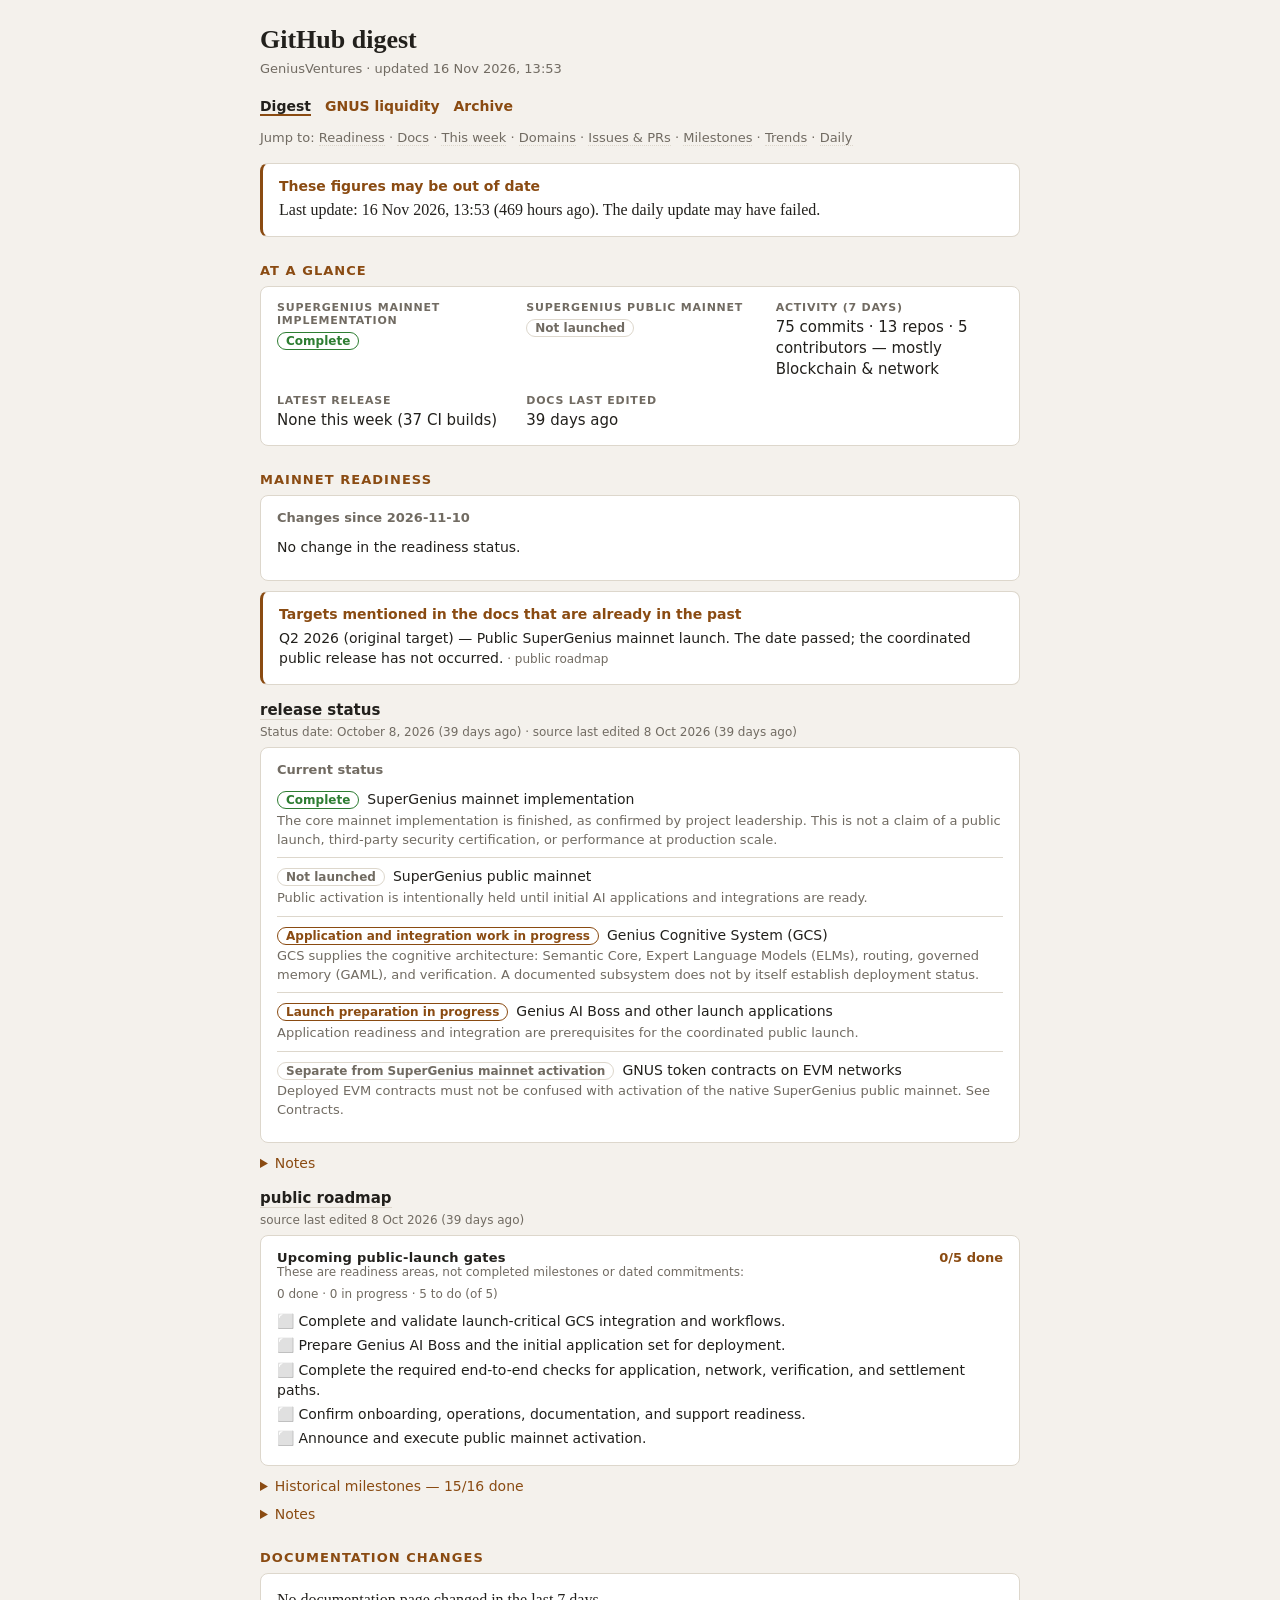
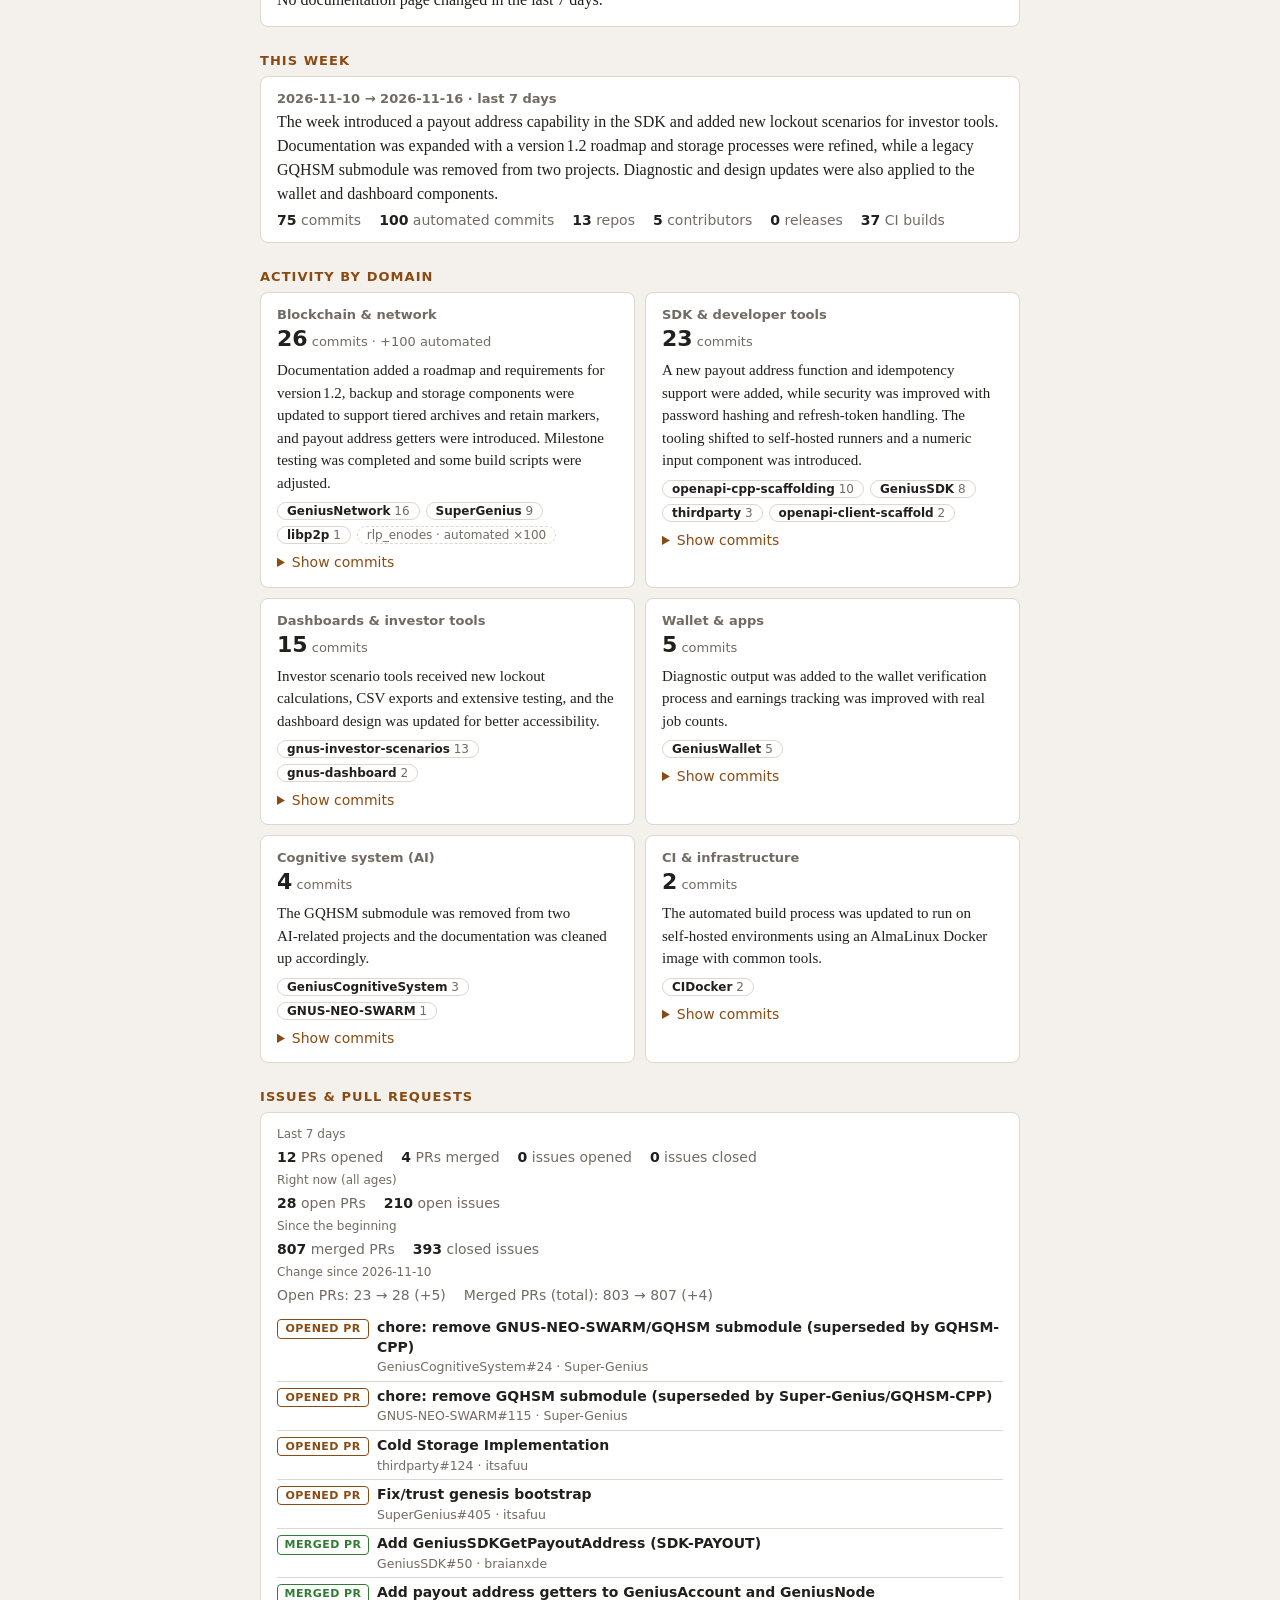
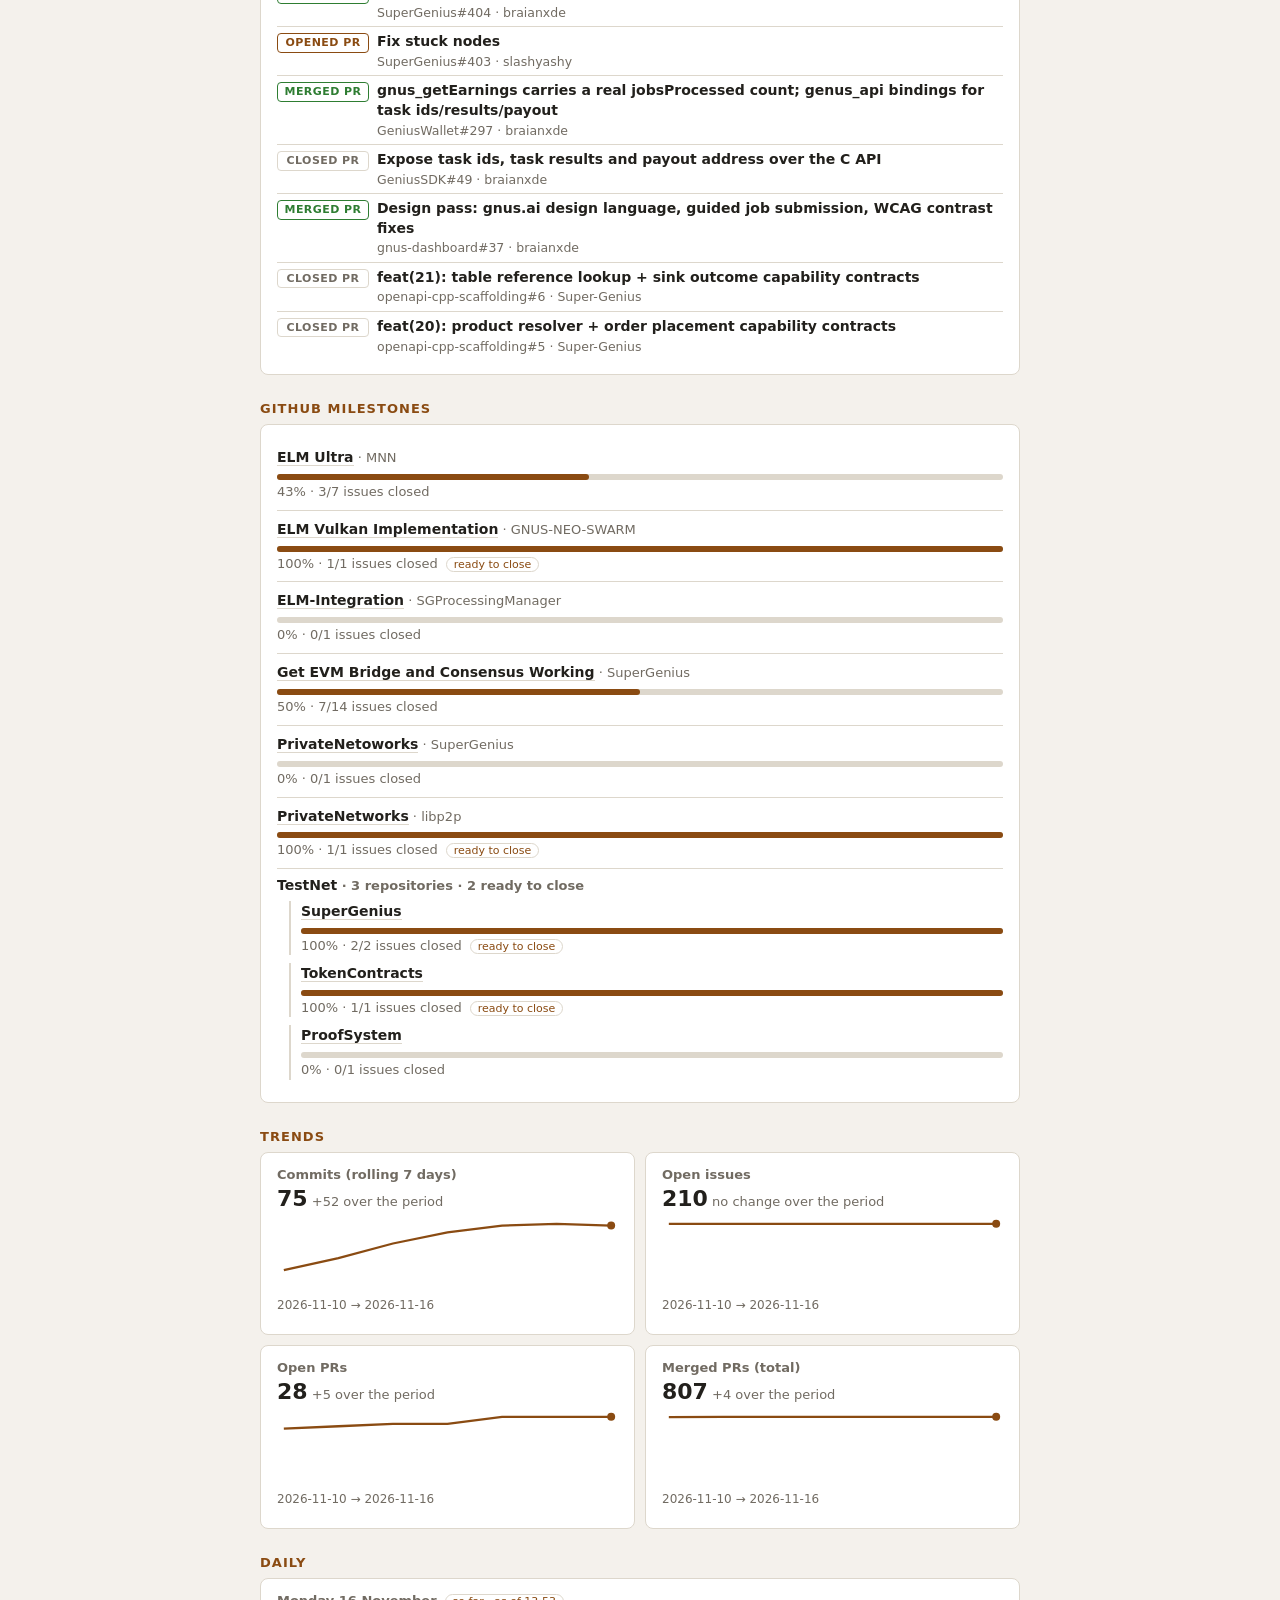
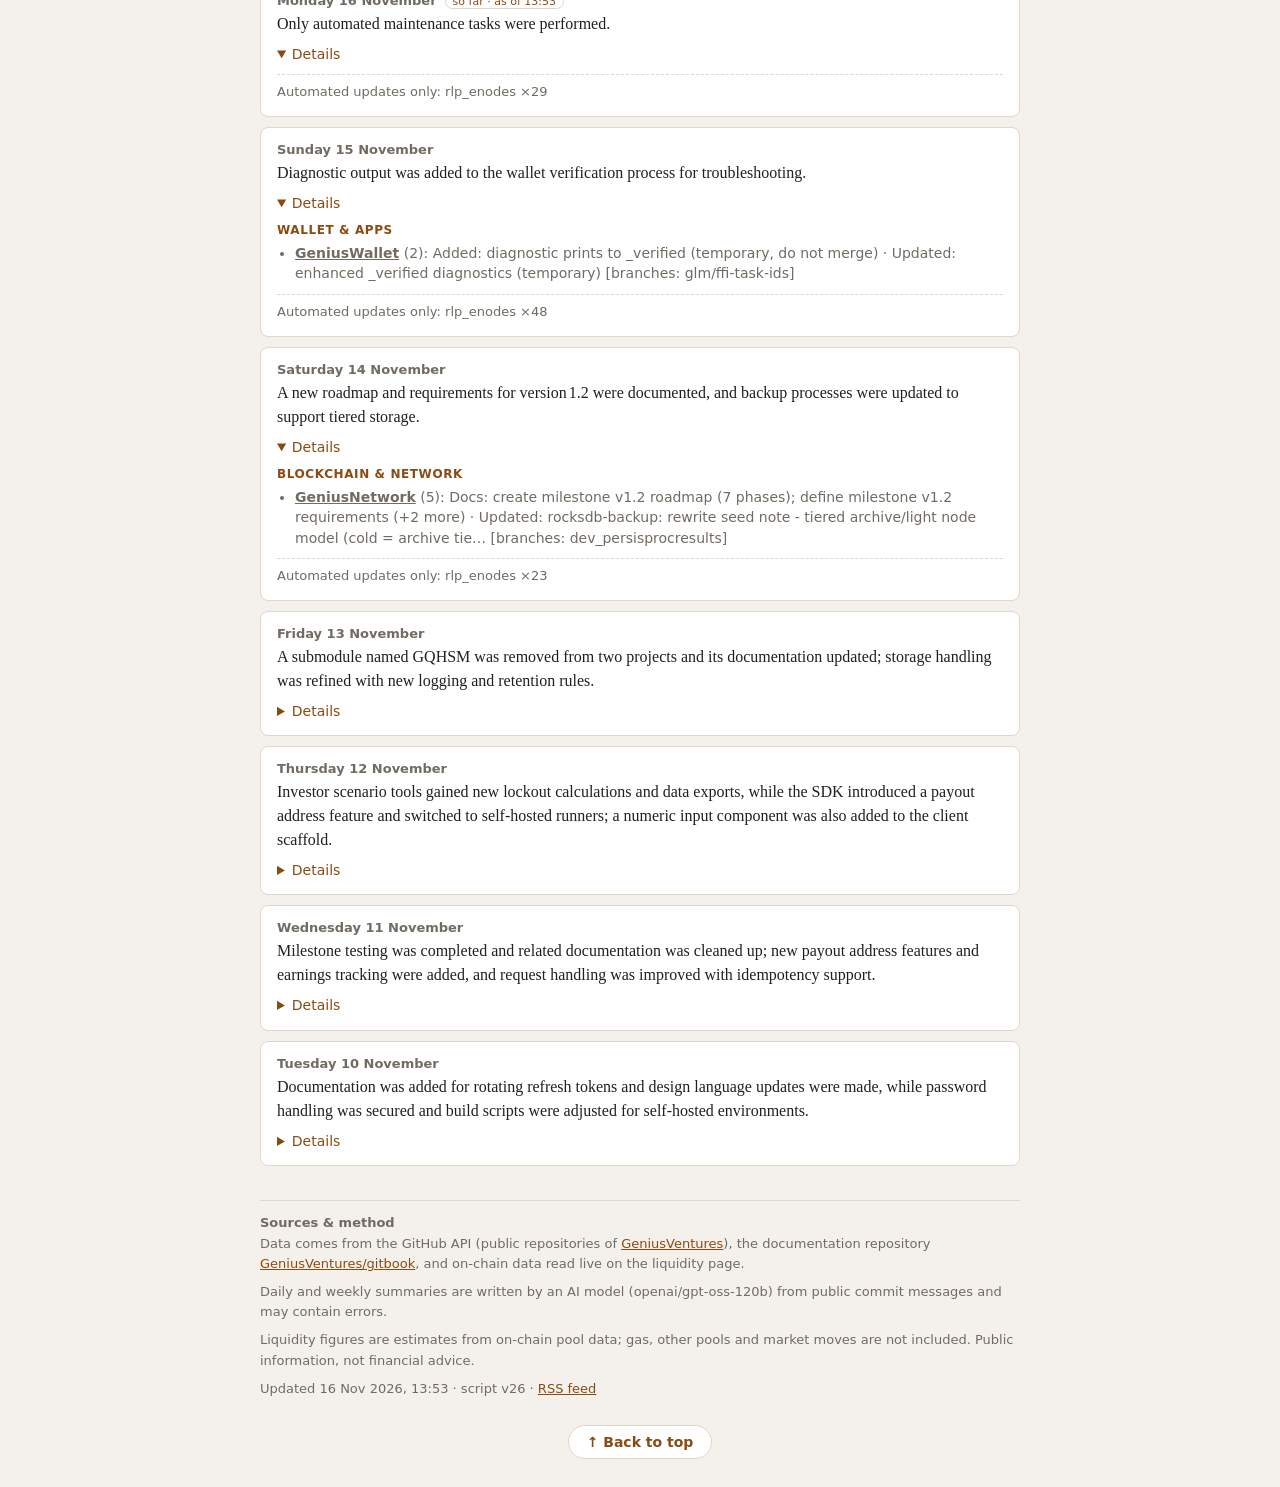
==== commit f47e8951: "Enhance navigation and section identifiers in HTML" ====
--- a/public/index.html
+++ b/public/index.html
@@ -64,6 +64,11 @@
   .grid2 .card{margin-bottom:0}
   svg.chart{width:100%;height:auto;color:var(--accent);display:block;margin:6px 0 2px}
   .arrow{color:var(--mute);margin:0 6px}
+  nav.jump{font:13px/1.8 system-ui,sans-serif;color:var(--mute);margin:-6px 0 14px}
+  nav.jump a{color:var(--mute);font-weight:400;margin:0;text-decoration:none;border-bottom:1px dotted var(--line)}
+  nav.jump a:hover{color:var(--accent);border-bottom-color:var(--accent)}
+  h2{scroll-margin-top:12px}
+  @media (prefers-reduced-motion:no-preference){html{scroll-behavior:smooth}}
   .sofar{margin-left:8px;font:11px system-ui,sans-serif;color:var(--accent);border:1px solid var(--line);border-radius:8px;padding:0 7px;letter-spacing:0;text-transform:none}
   .autoline{font:13px/1.45 system-ui,sans-serif;color:var(--mute);margin-top:10px;padding-top:8px;border-top:1px dashed var(--line)}
   .ms{padding:8px 0;border-bottom:1px solid var(--line);font:14px/1.45 system-ui,sans-serif}.ms:last-child{border-bottom:0}
@@ -99,7 +104,7 @@
   nav a[aria-current]{color:var(--ink);border-bottom:2px solid var(--accent)}
   .pr{display:flex;gap:8px;align-items:baseline;padding:5px 0;border-bottom:1px solid var(--line);font:14px/1.4 system-ui,sans-serif}
   .pr:last-child{border-bottom:0}
-  .tag{flex:none;font-size:11px;font-weight:700;text-transform:uppercase;letter-spacing:.04em;padding:1px 6px;border-radius:4px;border:1px solid var(--line);color:var(--mute)}
+  .tag{flex:none;min-width:92px;text-align:center;font-size:11px;font-weight:700;text-transform:uppercase;letter-spacing:.04em;padding:1px 6px;border-radius:4px;border:1px solid var(--line);color:var(--mute)}
   .tag.merged{color:#2e7d32;border-color:#2e7d32}.tag.opened{color:var(--accent);border-color:var(--accent)}
   .pr a{color:var(--ink);text-decoration:none;font-weight:600}.pr span.m{color:var(--mute)}
 </style>
@@ -109,27 +114,28 @@
   <h1>GitHub digest</h1>
   <p class="sub" id="meta">Loading…</p>
   <nav><a href="./" aria-current="page">Digest</a><a href="liquidity.html">GNUS liquidity</a><a href="archive.html">Archive</a></nav>
+  <nav class="jump" aria-label="Sections on this page">Jump to: <a href="#s-readiness">Readiness</a> · <a href="#s-docs">Docs</a> · <a href="#s-week">This week</a> · <a href="#s-domains">Domains</a> · <a href="#s-prs">Issues &amp; PRs</a> · <span id="jumpMs" hidden><a href="#s-milestones">Milestones</a> · </span><a href="#s-trends">Trends</a> · <a href="#s-daily">Daily</a></nav>
   <div id="banner"></div>
-  <h2>At a glance</h2>
+  <h2 id="s-glance">At a glance</h2>
   <div class="card" id="overview"></div>
-  <h2>Mainnet readiness</h2>
+  <h2 id="s-readiness">Mainnet readiness</h2>
   <div id="changes"></div>
   <div id="readiness"></div>
-  <h2>Documentation changes</h2>
+  <h2 id="s-docs">Documentation changes</h2>
   <div class="card" id="docchanges"></div>
-  <h2>This week</h2>
+  <h2 id="s-week">This week</h2>
   <div class="card" id="week"></div>
-  <h2>Activity by domain</h2>
+  <h2 id="s-domains">Activity by domain</h2>
   <div class="grid2" id="domains"></div>
-  <h2>Issues &amp; pull requests</h2>
+  <h2 id="s-prs">Issues &amp; pull requests</h2>
   <div class="card" id="prs"></div>
   <div id="msWrap" hidden>
-    <h2>GitHub milestones</h2>
+    <h2 id="s-milestones">GitHub milestones</h2>
     <div class="card" id="milestones"></div>
   </div>
-  <h2>Trends</h2>
+  <h2 id="s-trends">Trends</h2>
   <div class="grid2" id="trends"></div>
-  <h2>Daily</h2>
+  <h2 id="s-daily">Daily</h2>
   <div id="days"></div>
   <footer id="foot"></footer>
   <div class="totop"><button type="button" id="toTop">↑ Back to top</button></div>
@@ -291,7 +297,7 @@
   if (R) { const ages = R.pages.map(p => p.editedAgeDays).filter(x => x != null); if (ages.length) kvItem('Docs last edited', document.createTextNode(`${Math.min(...ages)} days ago`)); }
   ov.append(kv);
 
-  wk.append(el('div', `${w.from} → ${w.to}`, 'date'), el('div', w.summary || w.headline));
+  wk.append(el('div', `${w.from} → ${w.to} · last 7 days`, 'date'), el('div', w.summary || w.headline));
   const st = el('div', null, 'stats');
   for (const [k, v] of [['commits', w.commits], ['automated commits', w.automated], ['repos', w.repos], ['contributors', w.contributors], ['releases', w.releases], ['CI builds', w.ciBuilds]]) {
     const s = el('span', ` ${k}`); s.prepend(el('b', v)); st.append(s);
@@ -363,6 +369,7 @@
   // Jalons de même nom regroupés (« TestNet » dans trois repos = un seul bloc) ; blocs avec échéance d'abord, puis ordre alphabétique.
   if ((d.milestones || []).length) {
     document.getElementById('msWrap').hidden = false;
+    document.getElementById('jumpMs').hidden = false;
     const mb = document.getElementById('milestones');
     const norm = t => t.toLowerCase().replace(/[^a-z0-9]+/g, '');
     const groups = new Map();
@@ -374,18 +381,22 @@
     }).sort((x, y) => (x.due && y.due) ? x.due.localeCompare(y.due) : x.due ? -1 : y.due ? 1 : x.title.localeCompare(y.title, 'en', { sensitivity: 'base' }));
     const bar = m => { const b = el('div', null, 'mbar'), f = el('i'); f.style.width = Math.max(0, Math.min(100, m.percent)) + '%'; b.append(f); return b; };
     const link = (text, m) => { const a = el('a', text); if (safeUrl(m.url)) { a.href = m.url; a.target = '_blank'; a.rel = 'noopener noreferrer'; } return a; };
-    const stats = m => `${m.percent}% · ${m.closed}/${m.open + m.closed} issues closed` + (m.dueOn ? ` · due ${fmtDate(m.dueOn)}` : '');
+    const statsLine = m => {                                          // 100 % mais encore ouvert : prêt à être fermé
+      const s = el('div', `${m.percent}% · ${m.closed}/${m.open + m.closed} issues closed` + (m.dueOn ? ` · due ${fmtDate(m.dueOn)}` : ''), 'm');
+      if (m.percent >= 100) s.append(el('span', 'ready to close', 'sofar'));
+      return s;
+    };
     for (const g of ordered.slice(0, 30)) {
       const block = el('div', null, 'ms');
       if (g.items.length === 1) {                                    // jalon unique : titre + repo sur une ligne
         const m = g.items[0];
-        block.append(link(m.title, m), el('span', ` · ${m.repo}`, 'm'), bar(m), el('div', stats(m), 'm'));
+        block.append(link(m.title, m), el('span', ` · ${m.repo}`, 'm'), bar(m), statsLine(m));
       } else {                                                       // jalon présent dans plusieurs repos : titre une fois, une ligne par repo
         const done = g.items.filter(i => i.percent >= 100).length;
-        const hd = el('div', g.title, 'mh'); hd.append(el('span', ` · ${g.items.length} repositories · ${done} complete`, 'm')); block.append(hd);
+        const hd = el('div', g.title, 'mh'); hd.append(el('span', ` · ${g.items.length} repositories · ${done} ready to close`, 'm')); block.append(hd);
         for (const m of g.items) {
           const sub = el('div', null, 'msub');
-          sub.append(link(m.repo, m), bar(m), el('div', stats(m), 'm'));
+          sub.append(link(m.repo, m), bar(m), statsLine(m));
           block.append(sub);
         }
       }
@@ -431,6 +442,7 @@
   if (!(w.domains || []).length) domBox.append(Object.assign(el('div', 'No activity to group this week.'), { className: 'card' }));
 
   const days = document.getElementById('days');
+  let dayIndex = 0;
   const todayDate = d.days[0] && d.days[0].date;        // la journée en cours au moment de la génération : incomplète
   for (const day of d.days) {
     const c = el('div', null, 'card');
@@ -439,6 +451,7 @@
     c.append(dateEl, el('div', day.summary || day.headline));
     if (day.repos.length) {
       const det = el('details'); det.append(el('summary', 'Details'));
+      if (dayIndex < 3) det.open = true;                  // les 3 jours les plus récents sont dépliés, les autres à ouvrir
       const byDom = new Map();
       const autoOnly = day.repos.filter(r => r.human === 0 && r.automated > 0);      // repos qui n'ont eu que des commits automatiques
       for (const r of day.repos.filter(r => !(r.human === 0 && r.automated > 0))) { const k = r.domain || 'Other'; if (!byDom.has(k)) byDom.set(k, []); byDom.get(k).push(r); }
@@ -458,6 +471,7 @@
       c.append(det);
     }
     days.append(c);
+    dayIndex++;
   }
 }).catch(e => { document.getElementById('meta').textContent = 'Could not load digest.json (' + e.message + ')'; });
 </script>
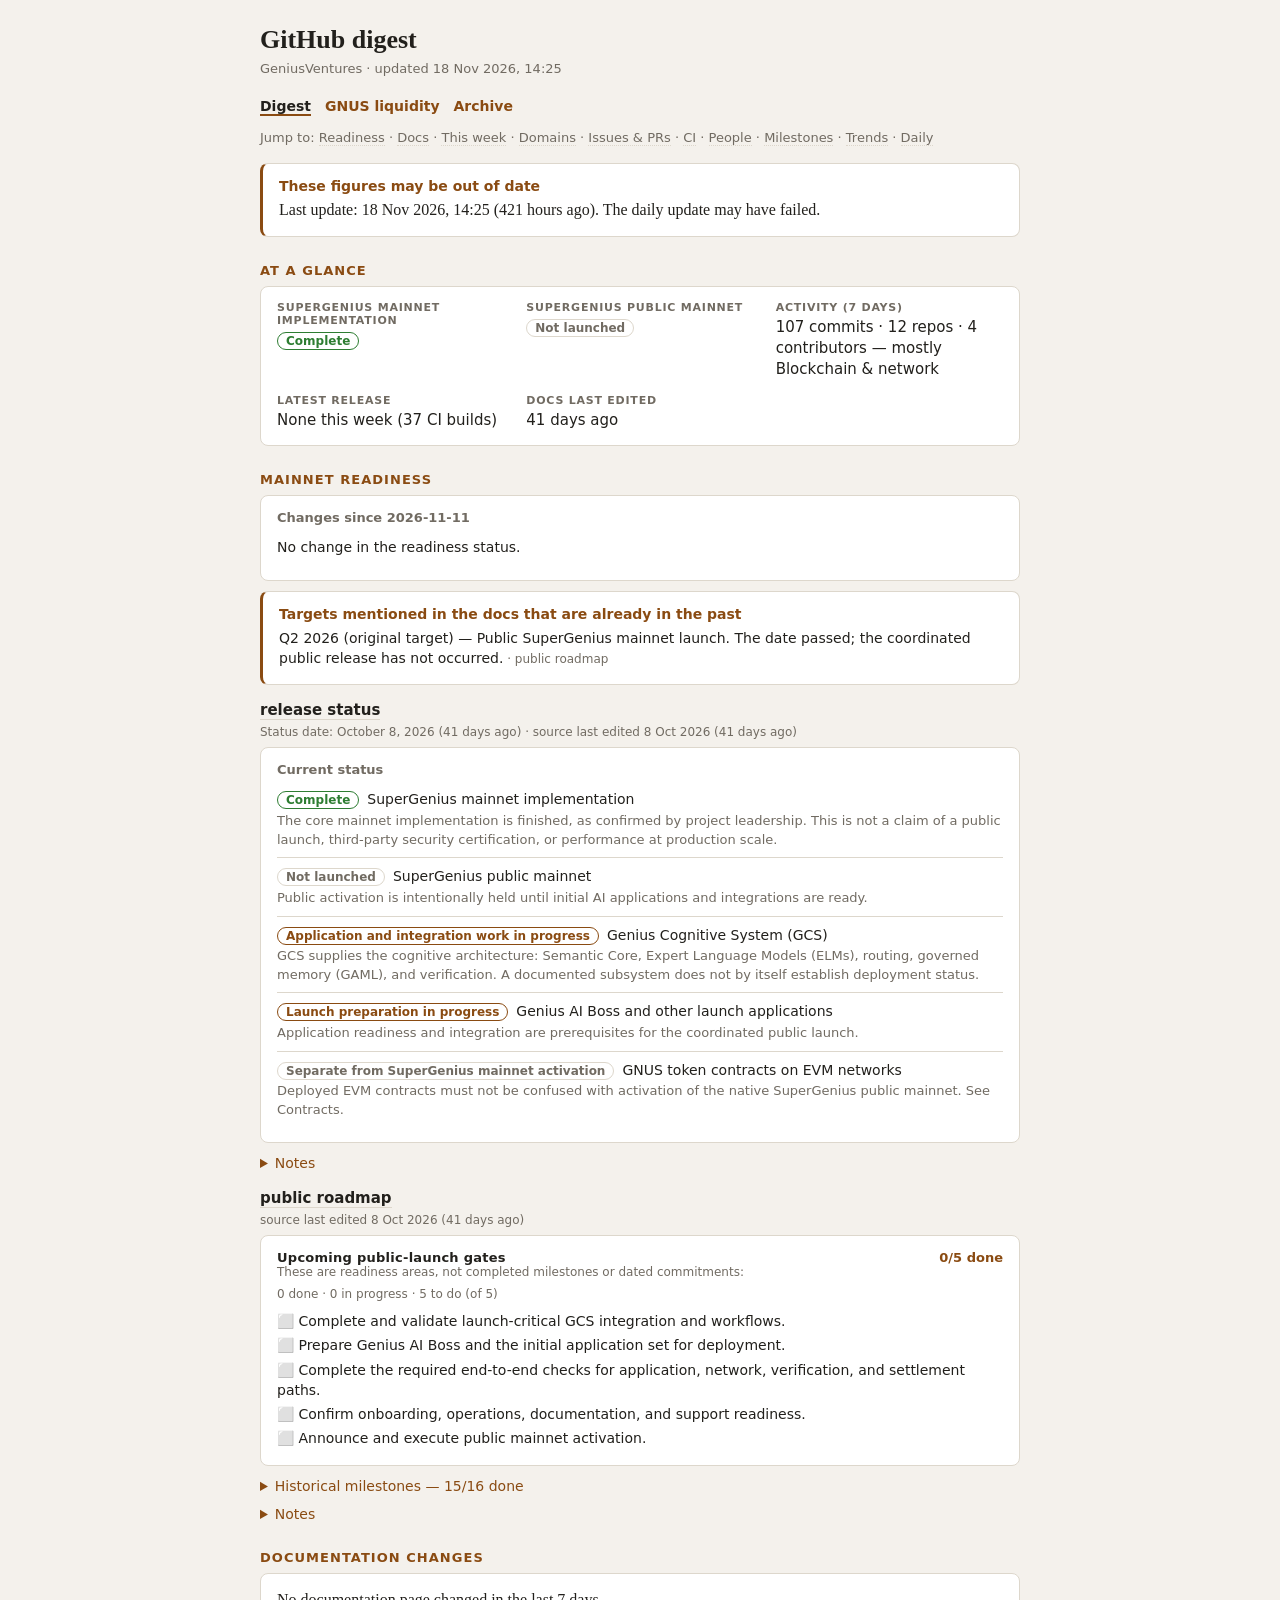
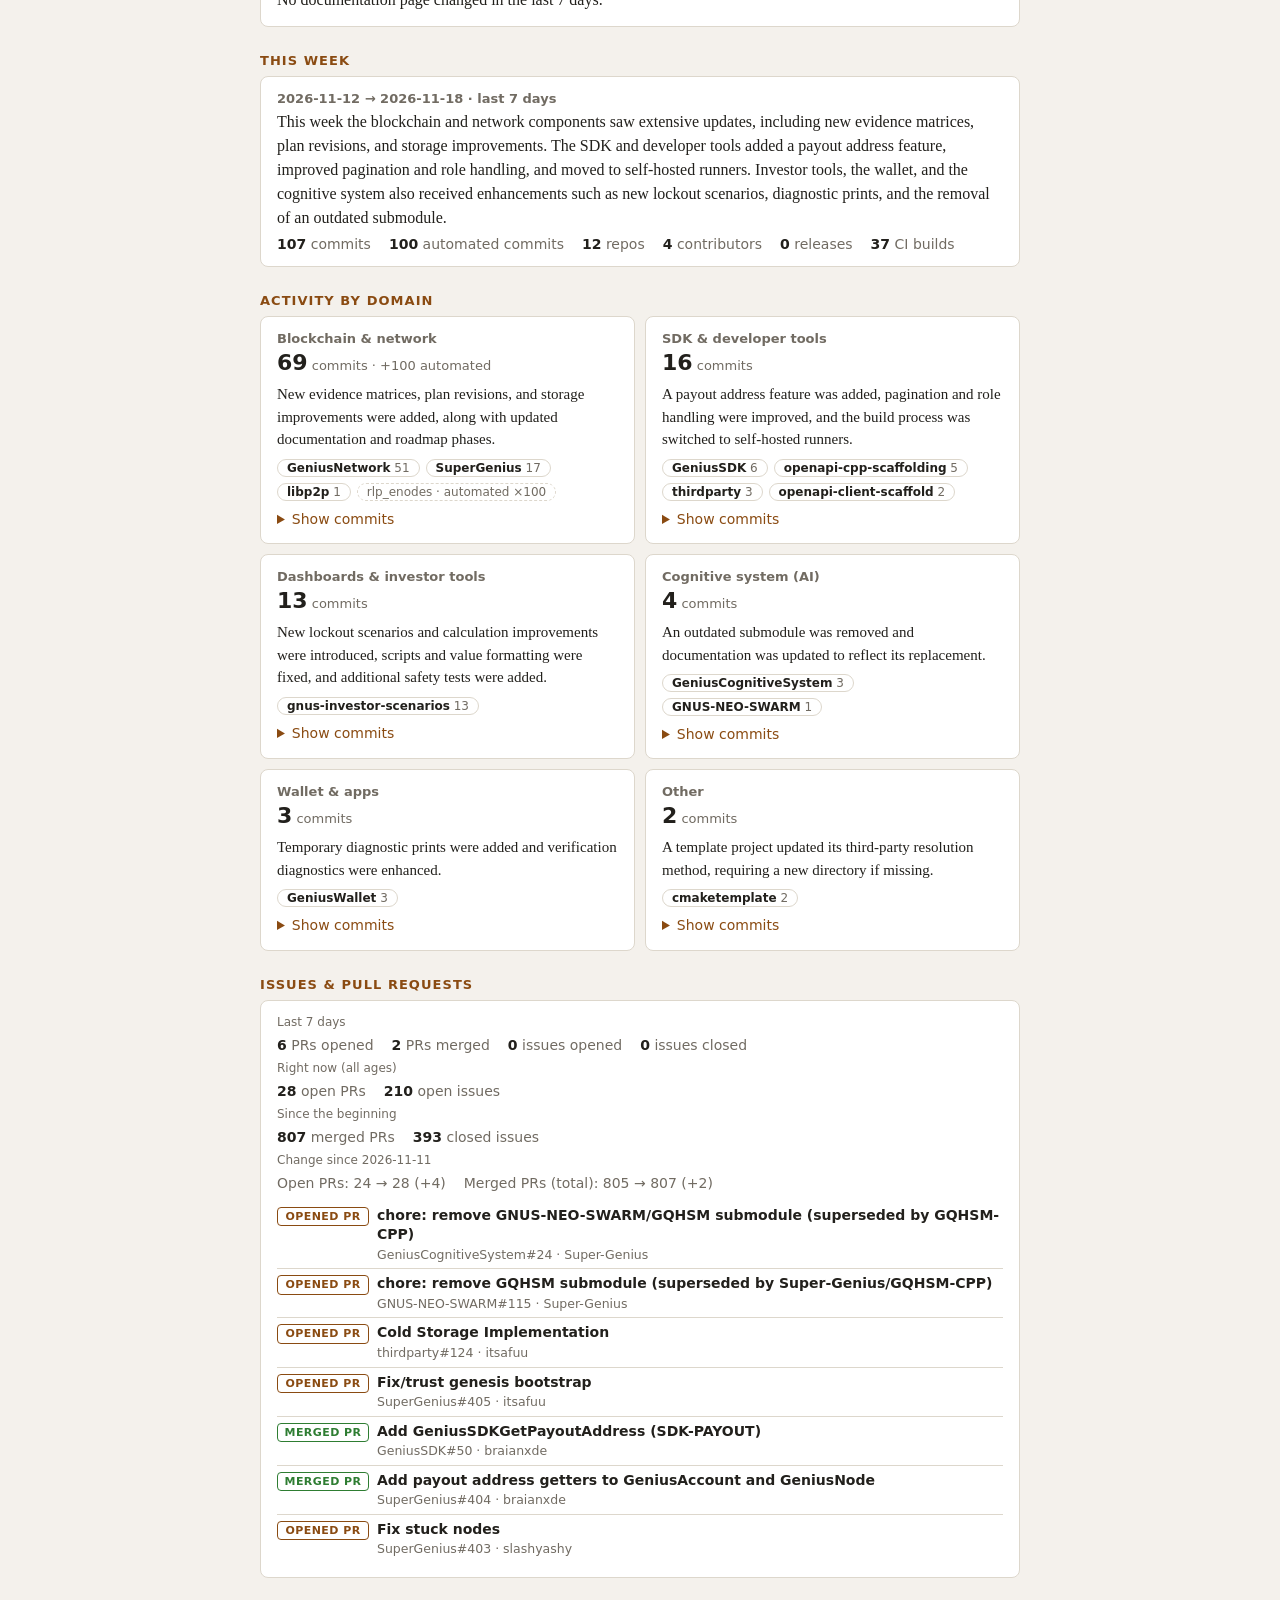
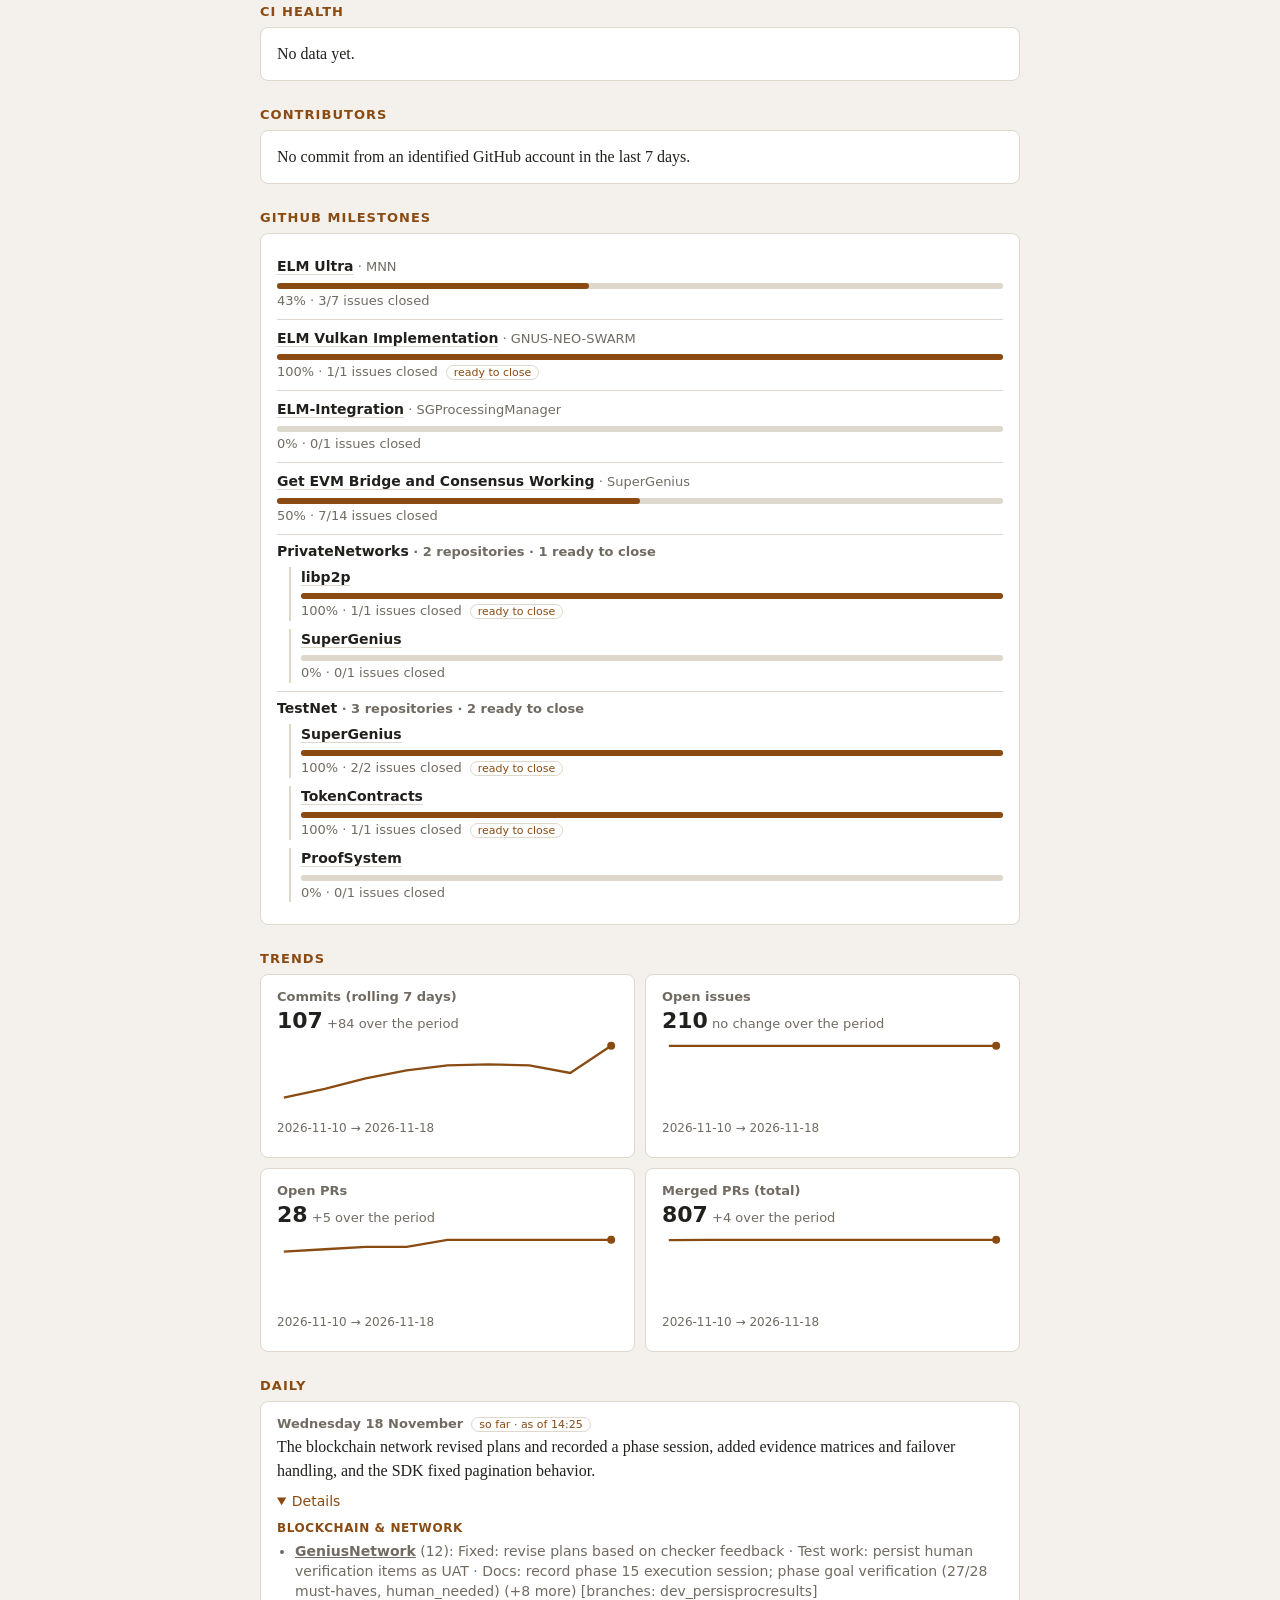
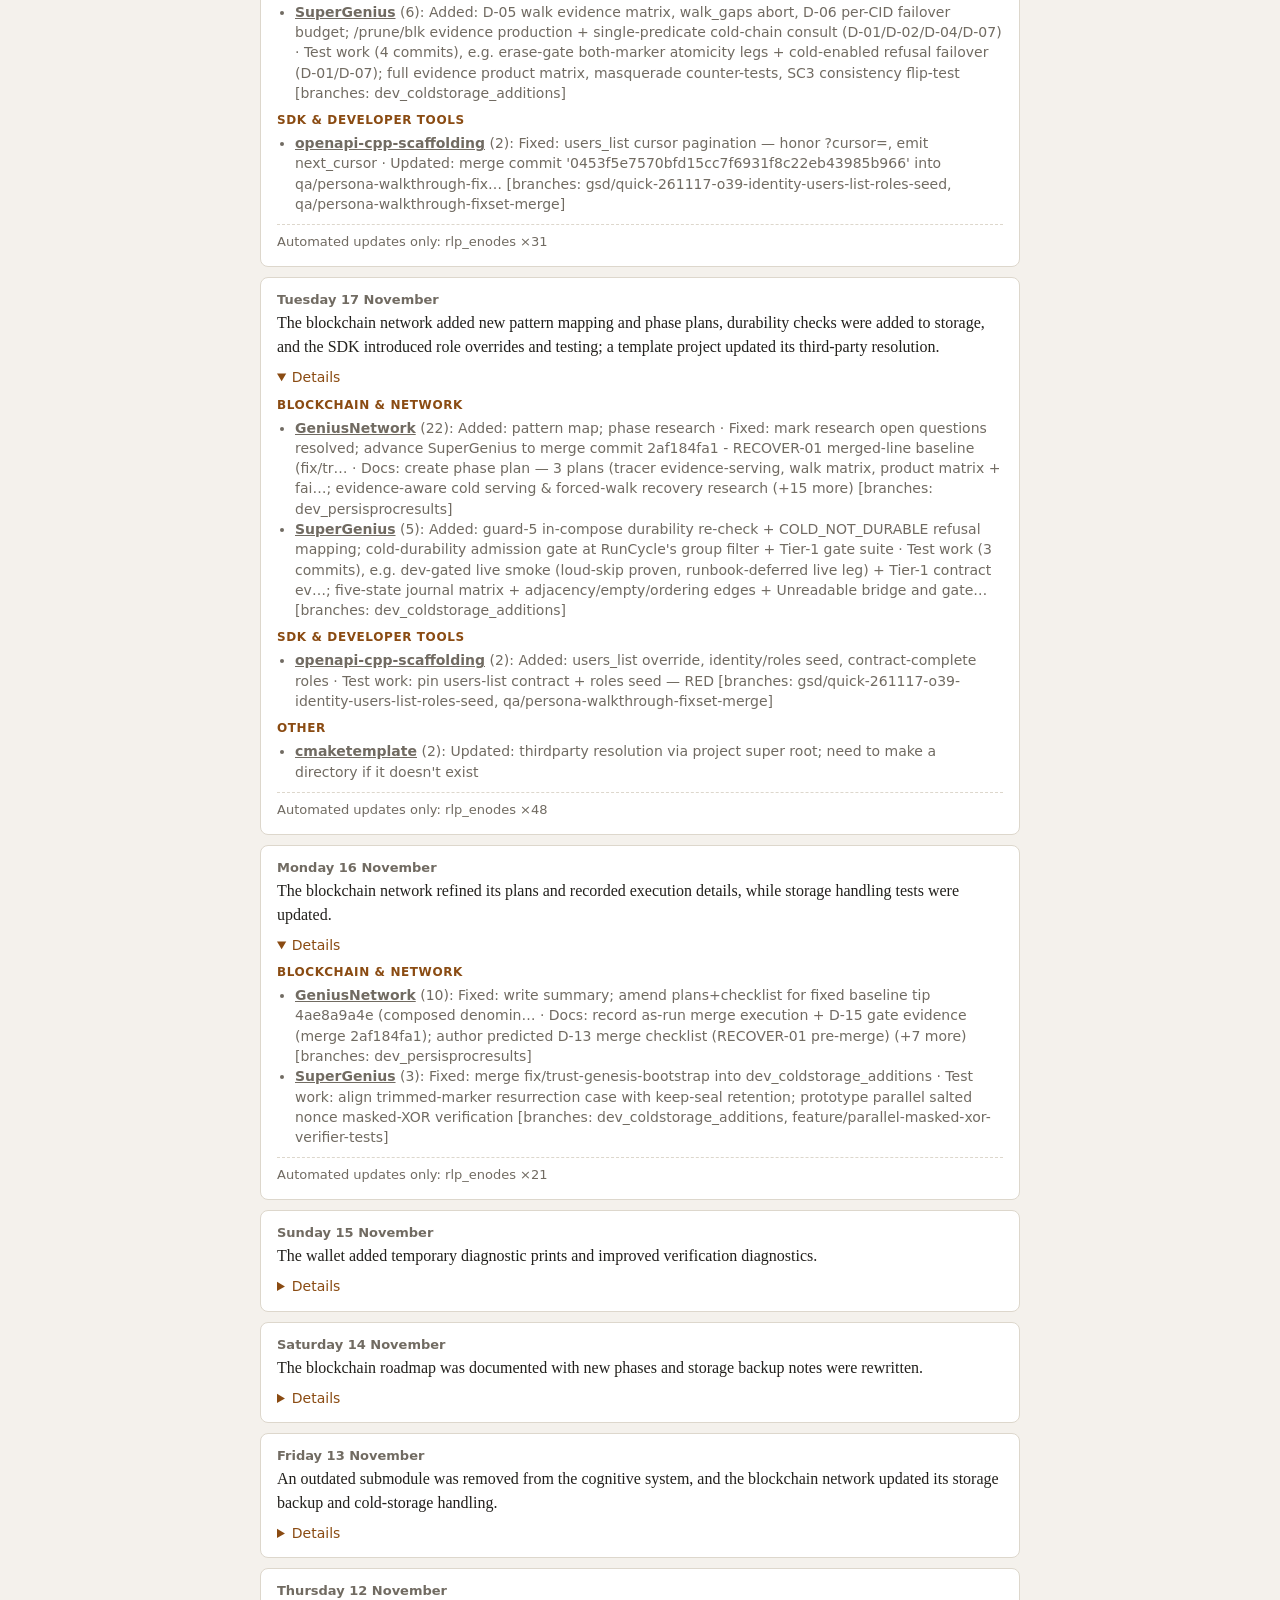
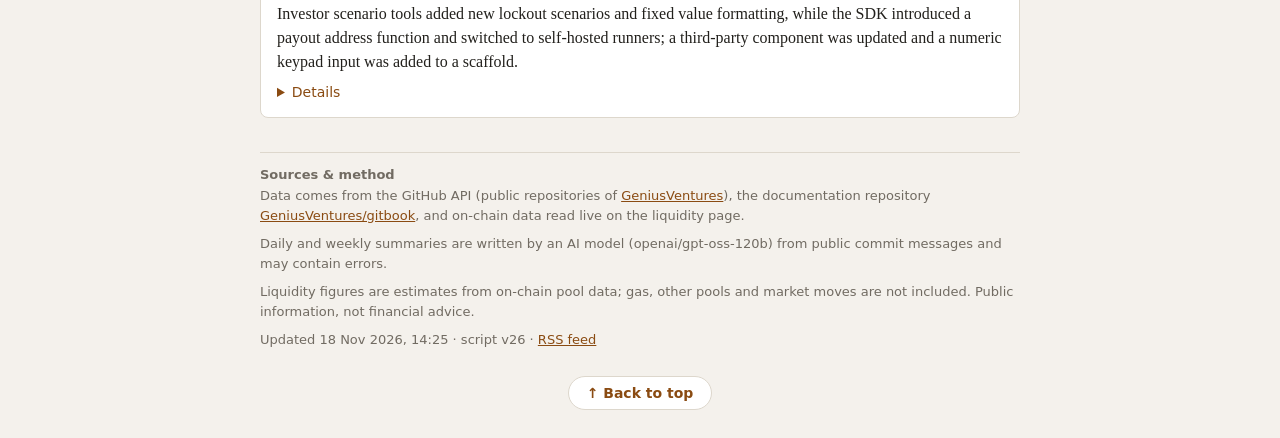
==== commit 8b84d49e: "Add CI and contributors sections to index.html" ====
--- a/public/index.html
+++ b/public/index.html
@@ -64,6 +64,8 @@
   .grid2 .card{margin-bottom:0}
   svg.chart{width:100%;height:auto;color:var(--accent);display:block;margin:6px 0 2px}
   .arrow{color:var(--mute);margin:0 6px}
+  .srow .bad{color:#c0392b;font-weight:600}
+  .srow .mbar{margin:5px 0 2px}
   nav.jump{font:13px/1.8 system-ui,sans-serif;color:var(--mute);margin:-6px 0 14px}
   nav.jump a{color:var(--mute);font-weight:400;margin:0;text-decoration:none;border-bottom:1px dotted var(--line)}
   nav.jump a:hover{color:var(--accent);border-bottom-color:var(--accent)}
@@ -114,7 +116,7 @@
   <h1>GitHub digest</h1>
   <p class="sub" id="meta">Loading…</p>
   <nav><a href="./" aria-current="page">Digest</a><a href="liquidity.html">GNUS liquidity</a><a href="archive.html">Archive</a></nav>
-  <nav class="jump" aria-label="Sections on this page">Jump to: <a href="#s-readiness">Readiness</a> · <a href="#s-docs">Docs</a> · <a href="#s-week">This week</a> · <a href="#s-domains">Domains</a> · <a href="#s-prs">Issues &amp; PRs</a> · <span id="jumpMs" hidden><a href="#s-milestones">Milestones</a> · </span><a href="#s-trends">Trends</a> · <a href="#s-daily">Daily</a></nav>
+  <nav class="jump" aria-label="Sections on this page">Jump to: <a href="#s-readiness">Readiness</a> · <a href="#s-docs">Docs</a> · <a href="#s-week">This week</a> · <a href="#s-domains">Domains</a> · <a href="#s-prs">Issues &amp; PRs</a> · <a href="#s-ci">CI</a> · <a href="#s-people">People</a> · <span id="jumpMs" hidden><a href="#s-milestones">Milestones</a> · </span><a href="#s-trends">Trends</a> · <a href="#s-daily">Daily</a></nav>
   <div id="banner"></div>
   <h2 id="s-glance">At a glance</h2>
   <div class="card" id="overview"></div>
@@ -129,6 +131,10 @@
   <div class="grid2" id="domains"></div>
   <h2 id="s-prs">Issues &amp; pull requests</h2>
   <div class="card" id="prs"></div>
+  <h2 id="s-ci">CI health</h2>
+  <div class="card" id="ci"></div>
+  <h2 id="s-people">Contributors</h2>
+  <div class="card" id="people"></div>
   <div id="msWrap" hidden>
     <h2 id="s-milestones">GitHub milestones</h2>
     <div class="card" id="milestones"></div>
@@ -334,6 +340,19 @@
     }
     if (!P.items.length) list.append(el('div', 'No issue or pull request activity this week.'));
     prBox.append(list);
+    const SP = d.stalePrs;                                           // PR ouvertes sans activité depuis longtemps
+    if (SP && SP.count) {
+      prBox.append(el('div', `Waiting for attention: ${SP.count} open PR${SP.count === 1 ? '' : 's'} with no activity for ${SP.days}+ days (oldest first)`, 'legend'));
+      const sl = el('div'); sl.style.marginTop = '6px';
+      for (const it of SP.items.slice(0, 8)) {
+        const row = el('div', null, 'pr'), a = el('a', it.title);
+        if (safeUrl(it.url)) { a.href = it.url; a.target = '_blank'; a.rel = 'noopener noreferrer'; }
+        const body = el('div', null, 'b'); body.append(a, el('span', `${it.repo}#${it.number} · ${it.author}${it.draft ? ' · draft' : ''}`, 'm'));
+        row.append(el('span', `${it.idleDays} days idle`, 'tag'), body);
+        sl.append(row);
+      }
+      prBox.append(sl);
+    }
   }
 
   const tr = document.getElementById('trends'), T = d.trend || [];
@@ -404,6 +423,38 @@
     }
   }
 
+  // ---- santé de la CI (7 jours)
+  const ciBox = document.getElementById('ci'), CI = d.ci;
+  if (!CI) ciBox.append(el('div', d.ciError ? `Could not load CI results (${d.ciError})` : 'No data yet.'));
+  else if (!CI.repos.length) ciBox.append(el('div', 'No completed workflow run in the last 7 days.'));
+  else {
+    ciBox.append(el('div', `${CI.total} workflow runs in the last 7 days · ${CI.rate}% passed. Cancelled and skipped runs are not counted.`, 'legend'));
+    for (const r of CI.repos.slice(0, 12)) {
+      const row = el('div', null, 'srow'), a = el('a', r.name);
+      a.href = `https://github.com/${d.org}/${r.name}/actions`; a.target = '_blank'; a.rel = 'noopener noreferrer';
+      row.append(a, el('span', ` · ${r.total} runs · `, 'm'), el('span', `${r.rate}% passed`, r.rate < 80 ? 'bad' : 'm'));
+      const bar = el('div', null, 'mbar'), f = el('i'); f.style.width = r.rate + '%'; bar.append(f); row.append(bar);
+      if (r.failure) row.append(el('div', `${r.failure} failed` + (r.topFailing ? `, mostly “${r.topFailing}”` : ''), 'd'));
+      ciBox.append(row);
+    }
+  }
+
+  // ---- contributeurs de la semaine (identifiants GitHub publics ; les auteurs sans compte lié ne sont pas nommés)
+  const pb = document.getElementById('people'), PL = w.contributorList || [], NEW = new Set(w.newcomers || []);
+  if (!PL.length) pb.append(el('div', 'No commit from an identified GitHub account in the last 7 days.'));
+  else {
+    pb.append(el('div', `${PL.length} contributor${PL.length === 1 ? '' : 's'} with a public GitHub account in the last 7 days`, 'legend'));
+    for (const p of PL.slice(0, 15)) {
+      const row = el('div', null, 'srow'), a = el('a', p.login);
+      a.href = `https://github.com/${encodeURIComponent(p.login)}`; a.target = '_blank'; a.rel = 'noopener noreferrer';
+      row.append(a);
+      if (NEW.has(p.login)) { const nb = el('span', 'new', 'badge done'); nb.style.marginLeft = '8px'; row.append(nb); }
+      row.append(el('span', ` · ${p.commits} commit${p.commits === 1 ? '' : 's'} · ${p.repos.join(', ')}`, 'm'));
+      pb.append(row);
+    }
+    if (w.unlinkedCommits) pb.append(el('div', `${w.unlinkedCommits} more commit${w.unlinkedCommits === 1 ? '' : 's'} come from authors who are not linked to a GitHub account: they are counted but not named.`, 'legend'));
+  }
+
   // ---- pied de page : sources et méthode
   const ft = document.getElementById('foot');
   ft.append(el('div', 'Sources & method', 'date'));
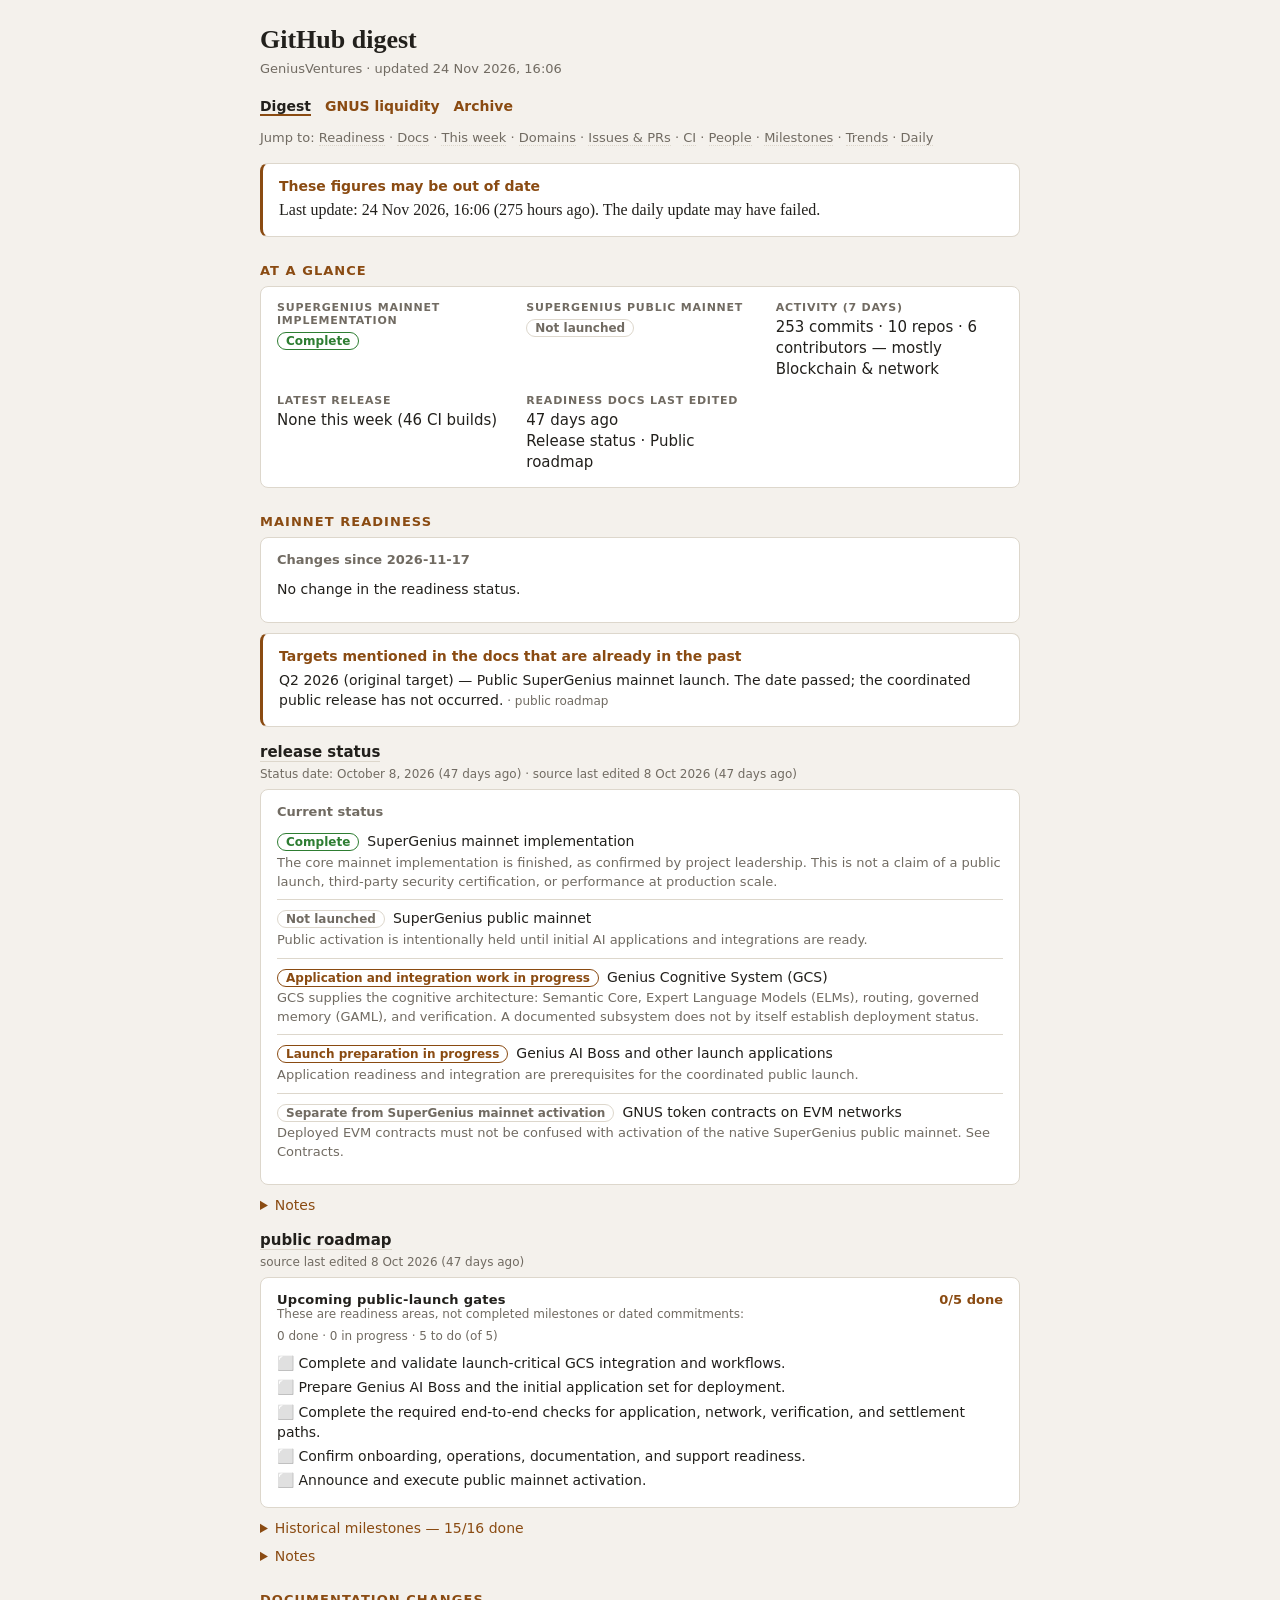
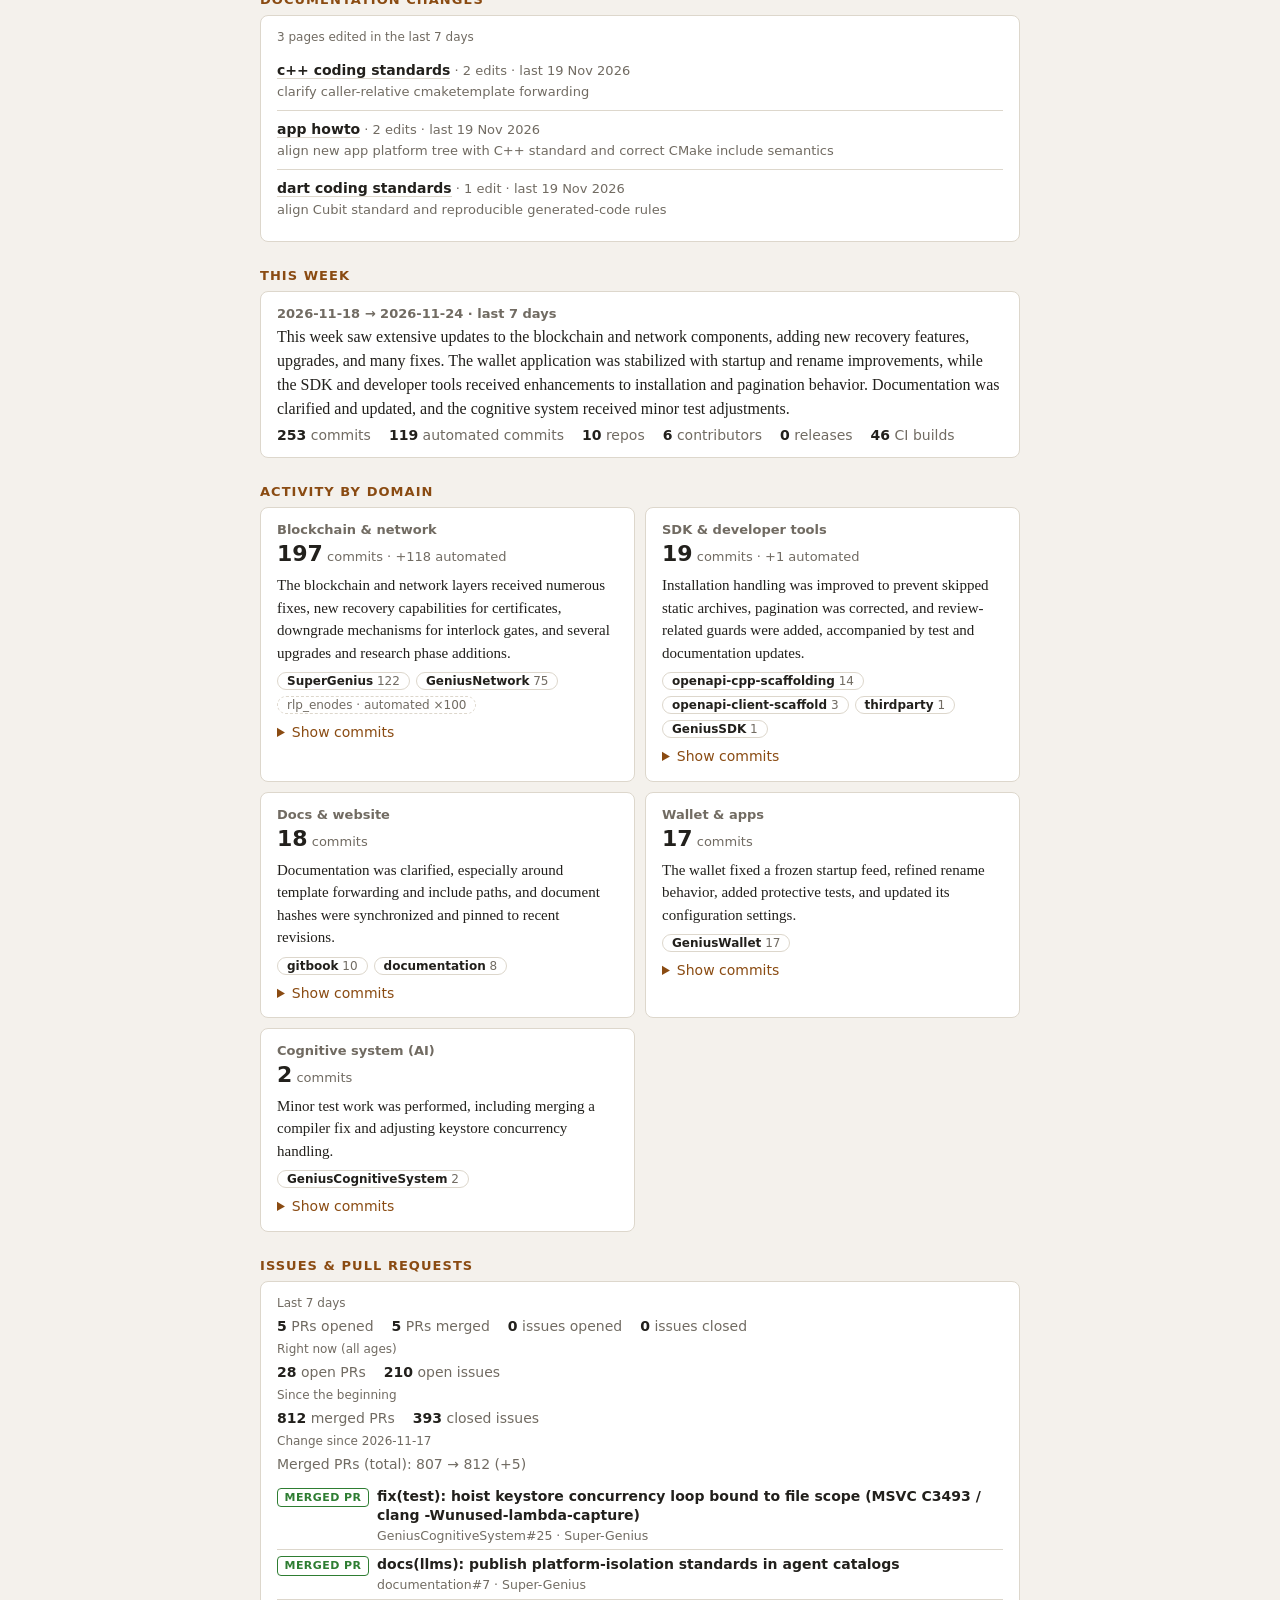
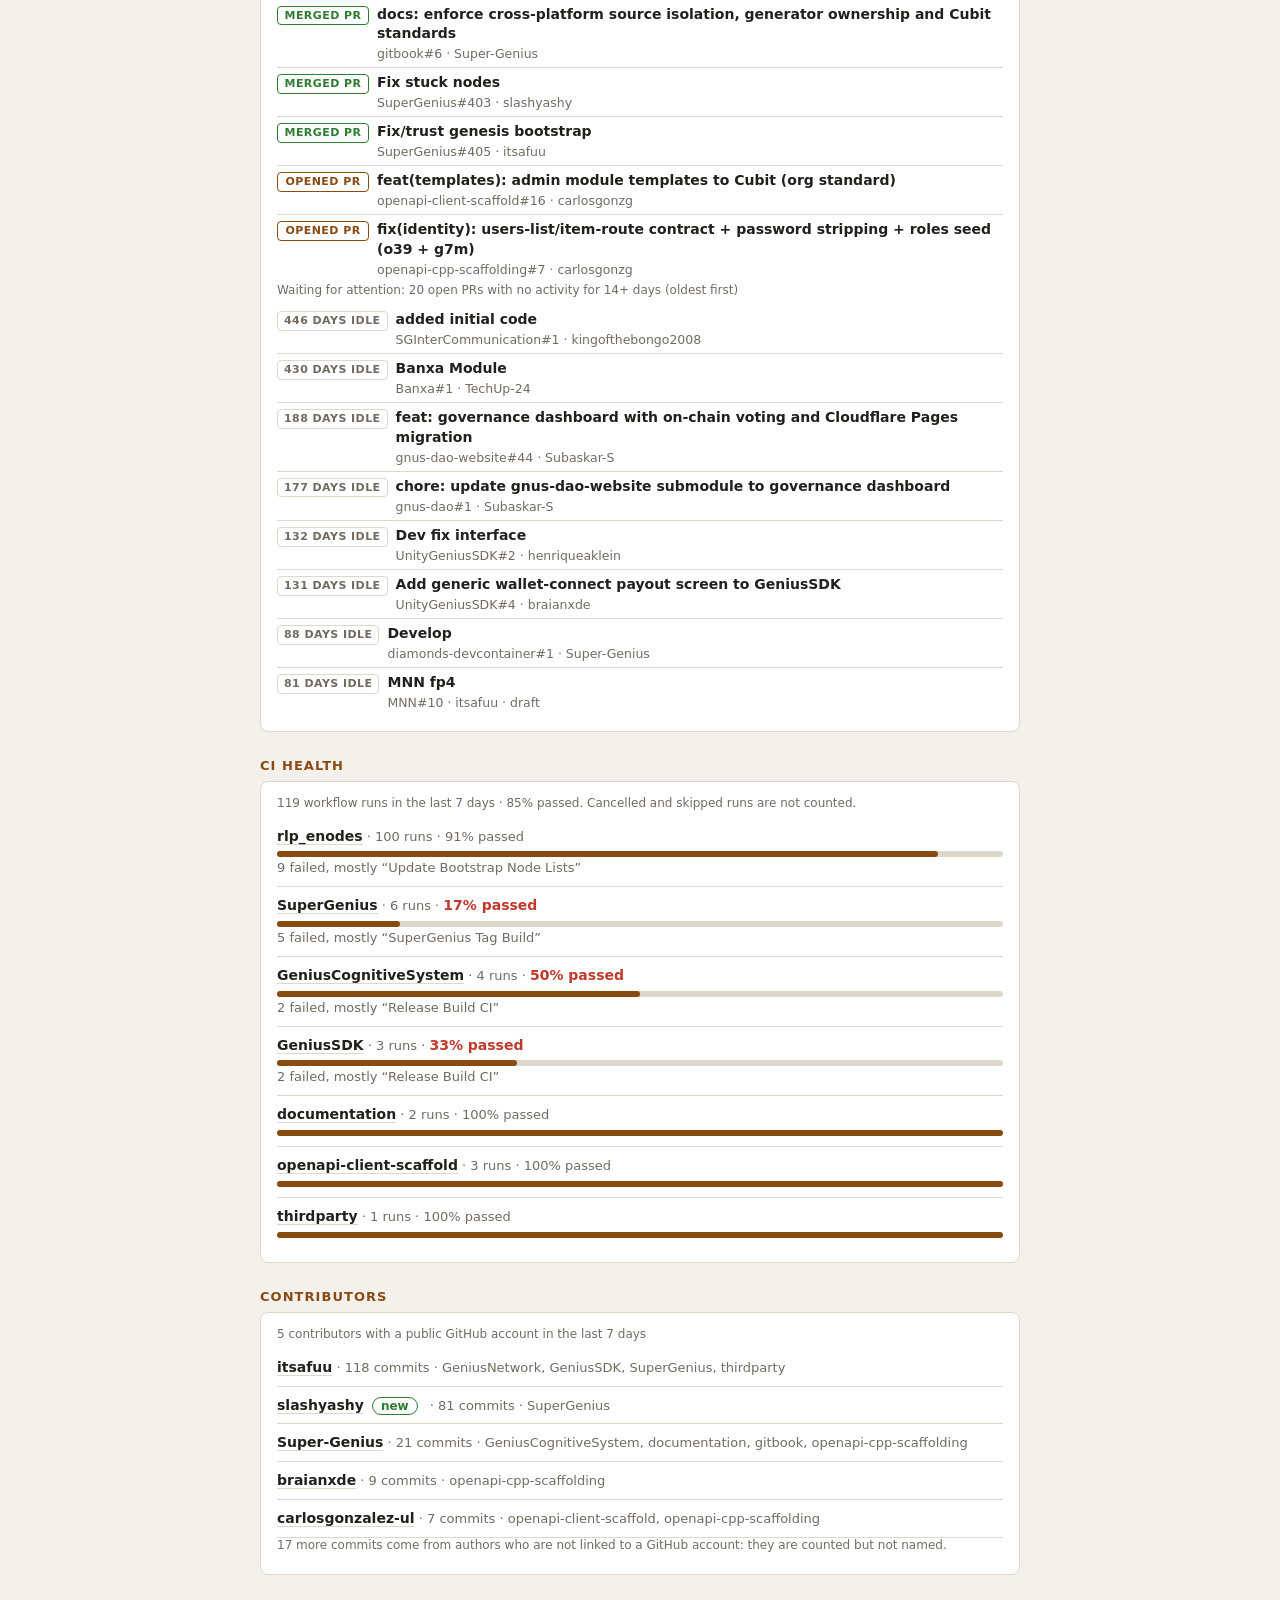
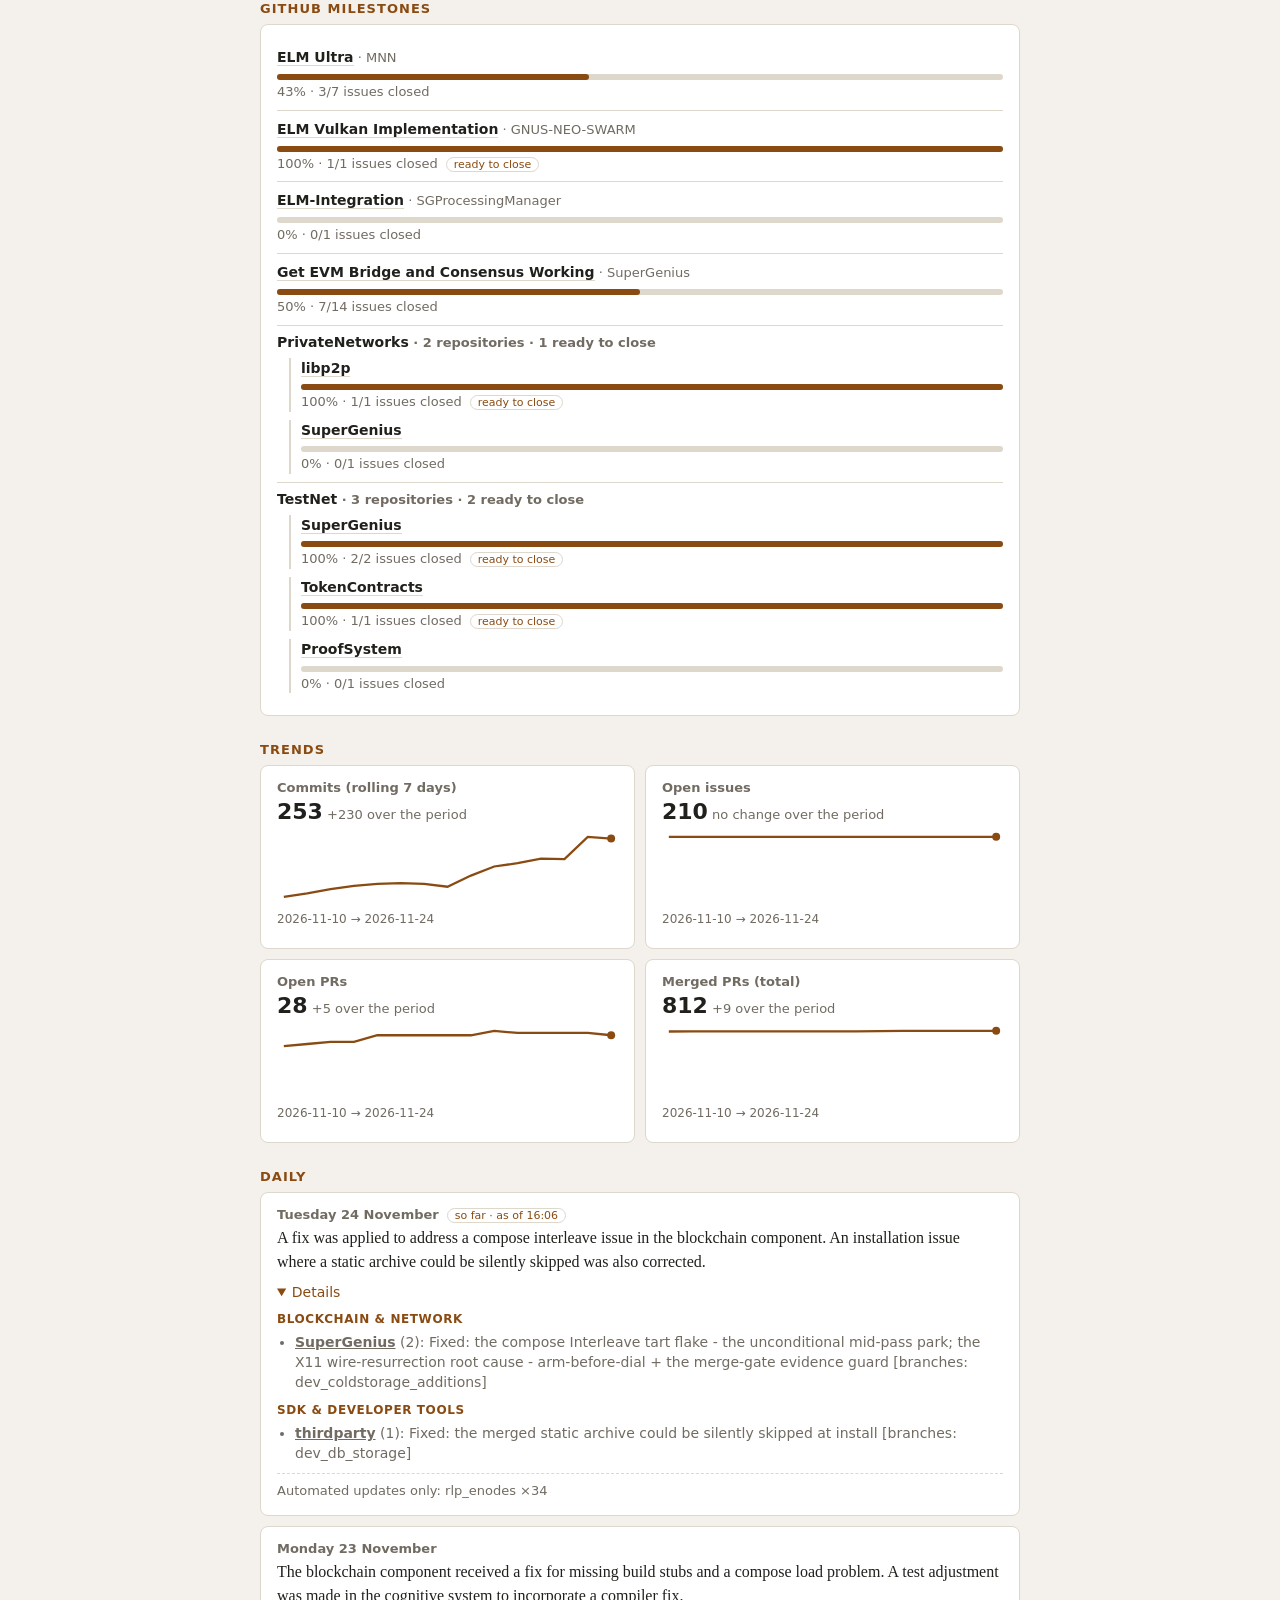
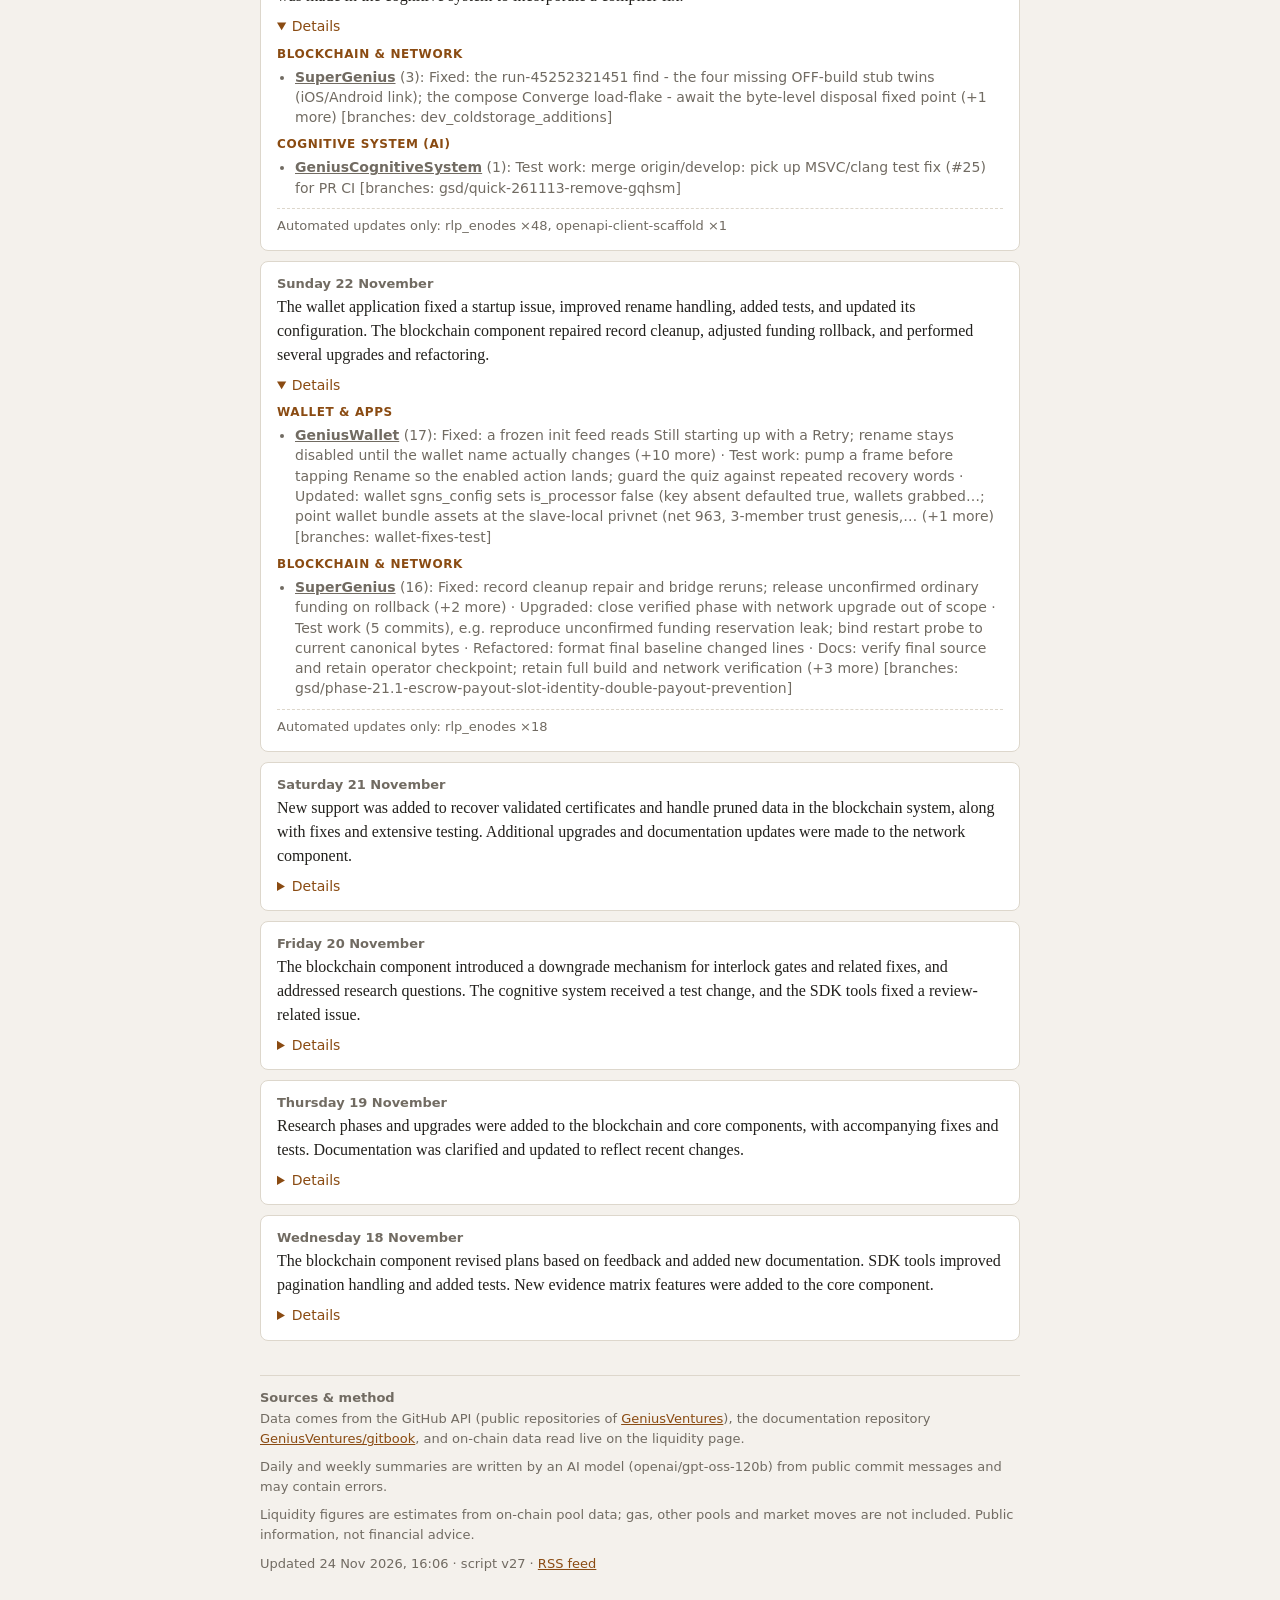
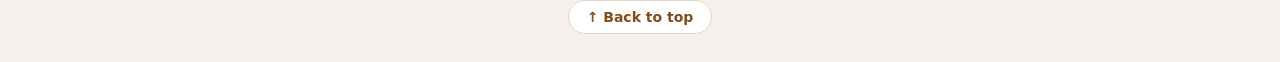
==== commit f0314e60: "Clarify Readiness docs last edited metric" ====
--- a/public/index.html
+++ b/public/index.html
@@ -300,7 +300,7 @@
     if (safeUrl(lastRel.url)) { a.href = lastRel.url; a.target = '_blank'; a.rel = 'noopener noreferrer'; }
     kvItem('Latest release', a, document.createTextNode(` · ${fmtDate(lastRel.date)}`));
   } else kvItem('Latest release', document.createTextNode('None this week' + (w.ciBuilds ? ` (${w.ciBuilds} CI builds)` : '')));
-  if (R) { const ages = R.pages.map(p => p.editedAgeDays).filter(x => x != null); if (ages.length) kvItem('Docs last edited', document.createTextNode(`${Math.min(...ages)} days ago`)); }
+  if (R) { const ages = R.pages.map(p => p.editedAgeDays).filter(x => x != null); if (ages.length) kvItem('Readiness docs last edited', document.createTextNode(`${Math.min(...ages)} days ago`), el('div', 'Release status · Public roadmap', 't')); }
   ov.append(kv);
 
   wk.append(el('div', `${w.from} → ${w.to} · last 7 days`, 'date'), el('div', w.summary || w.headline));
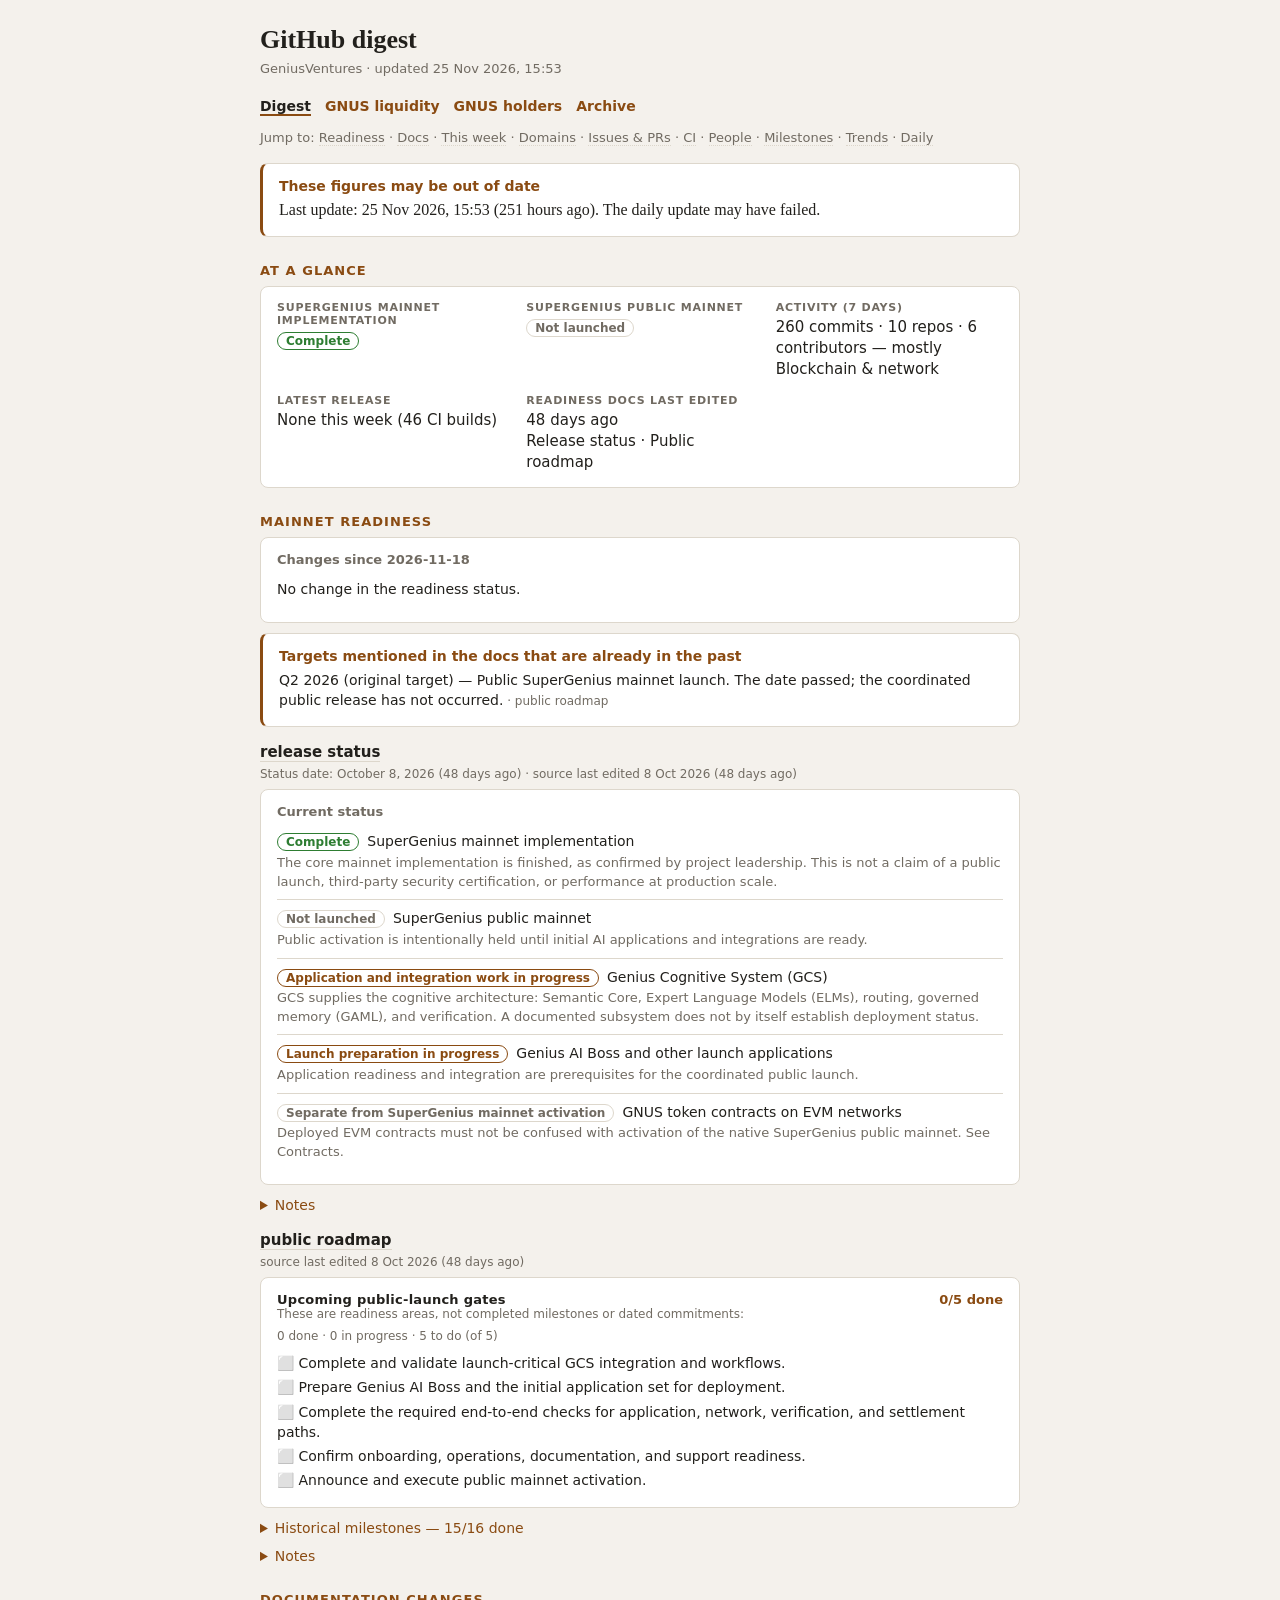
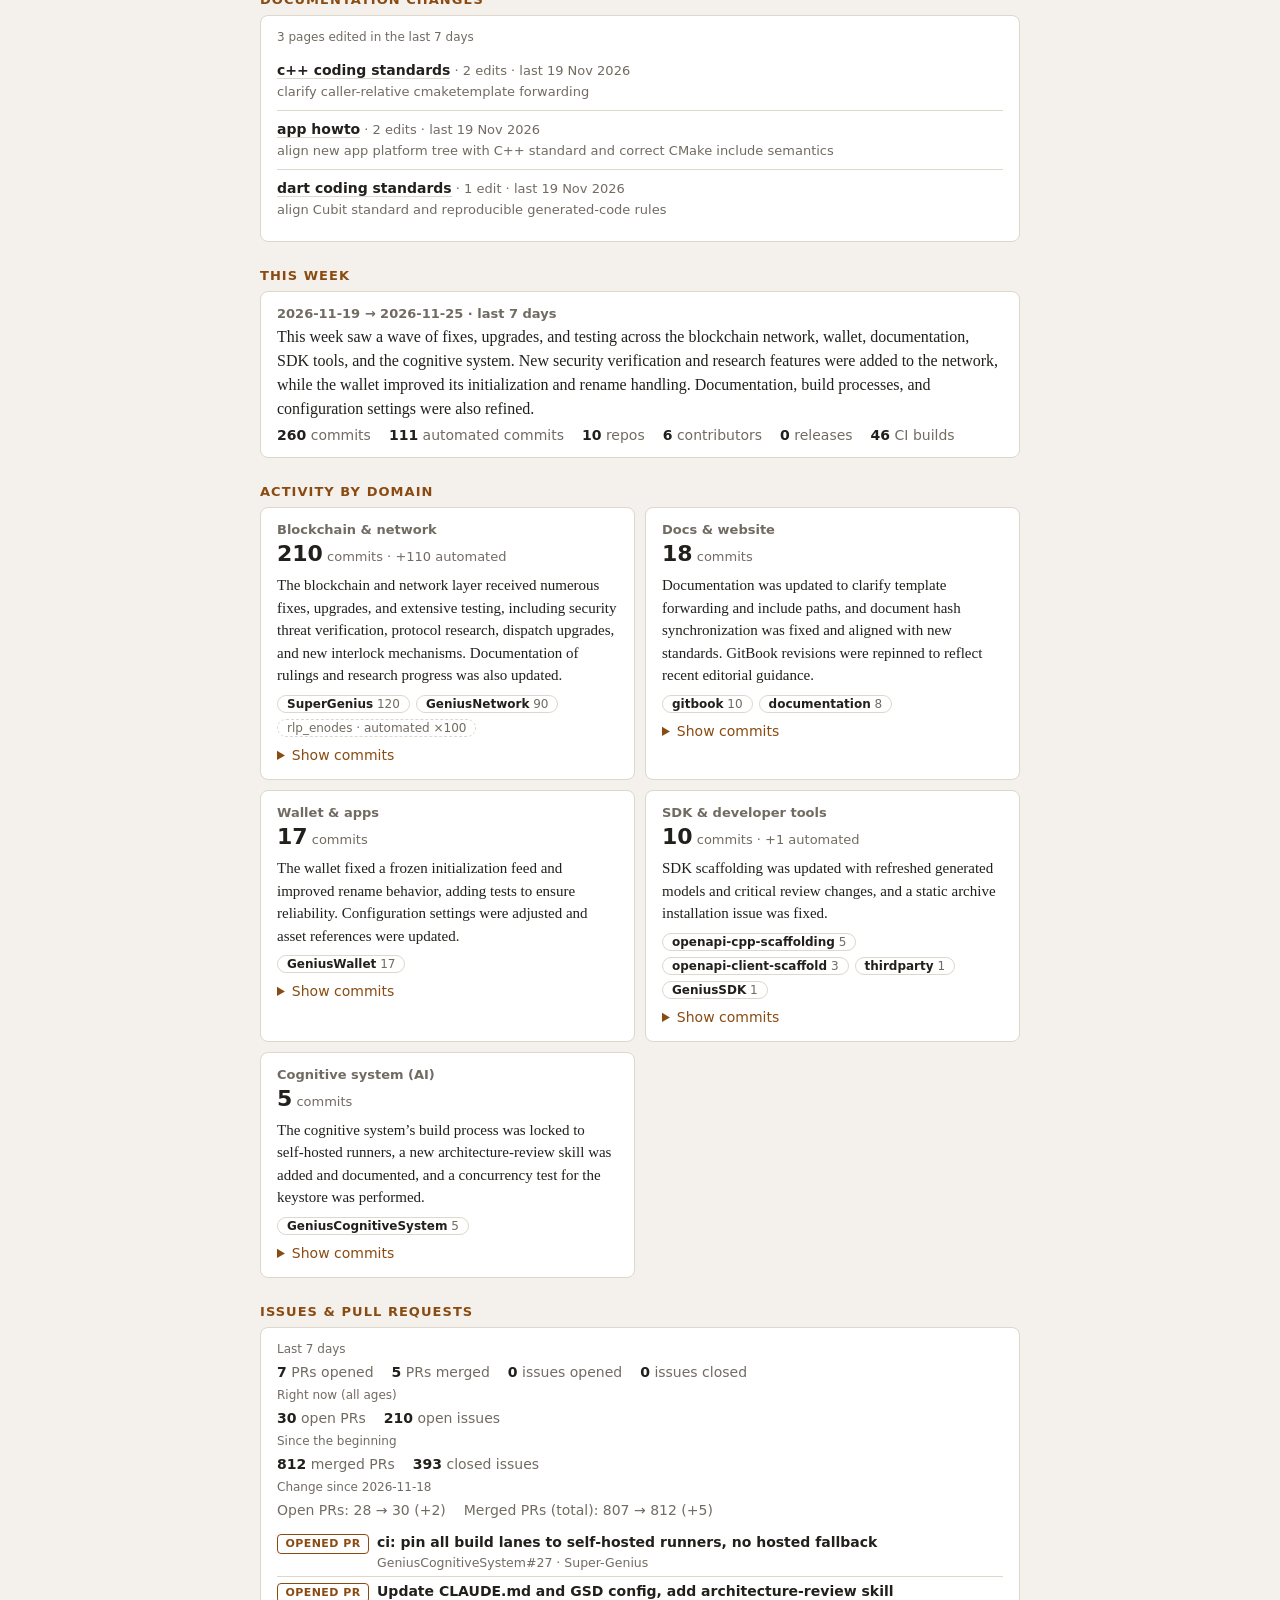
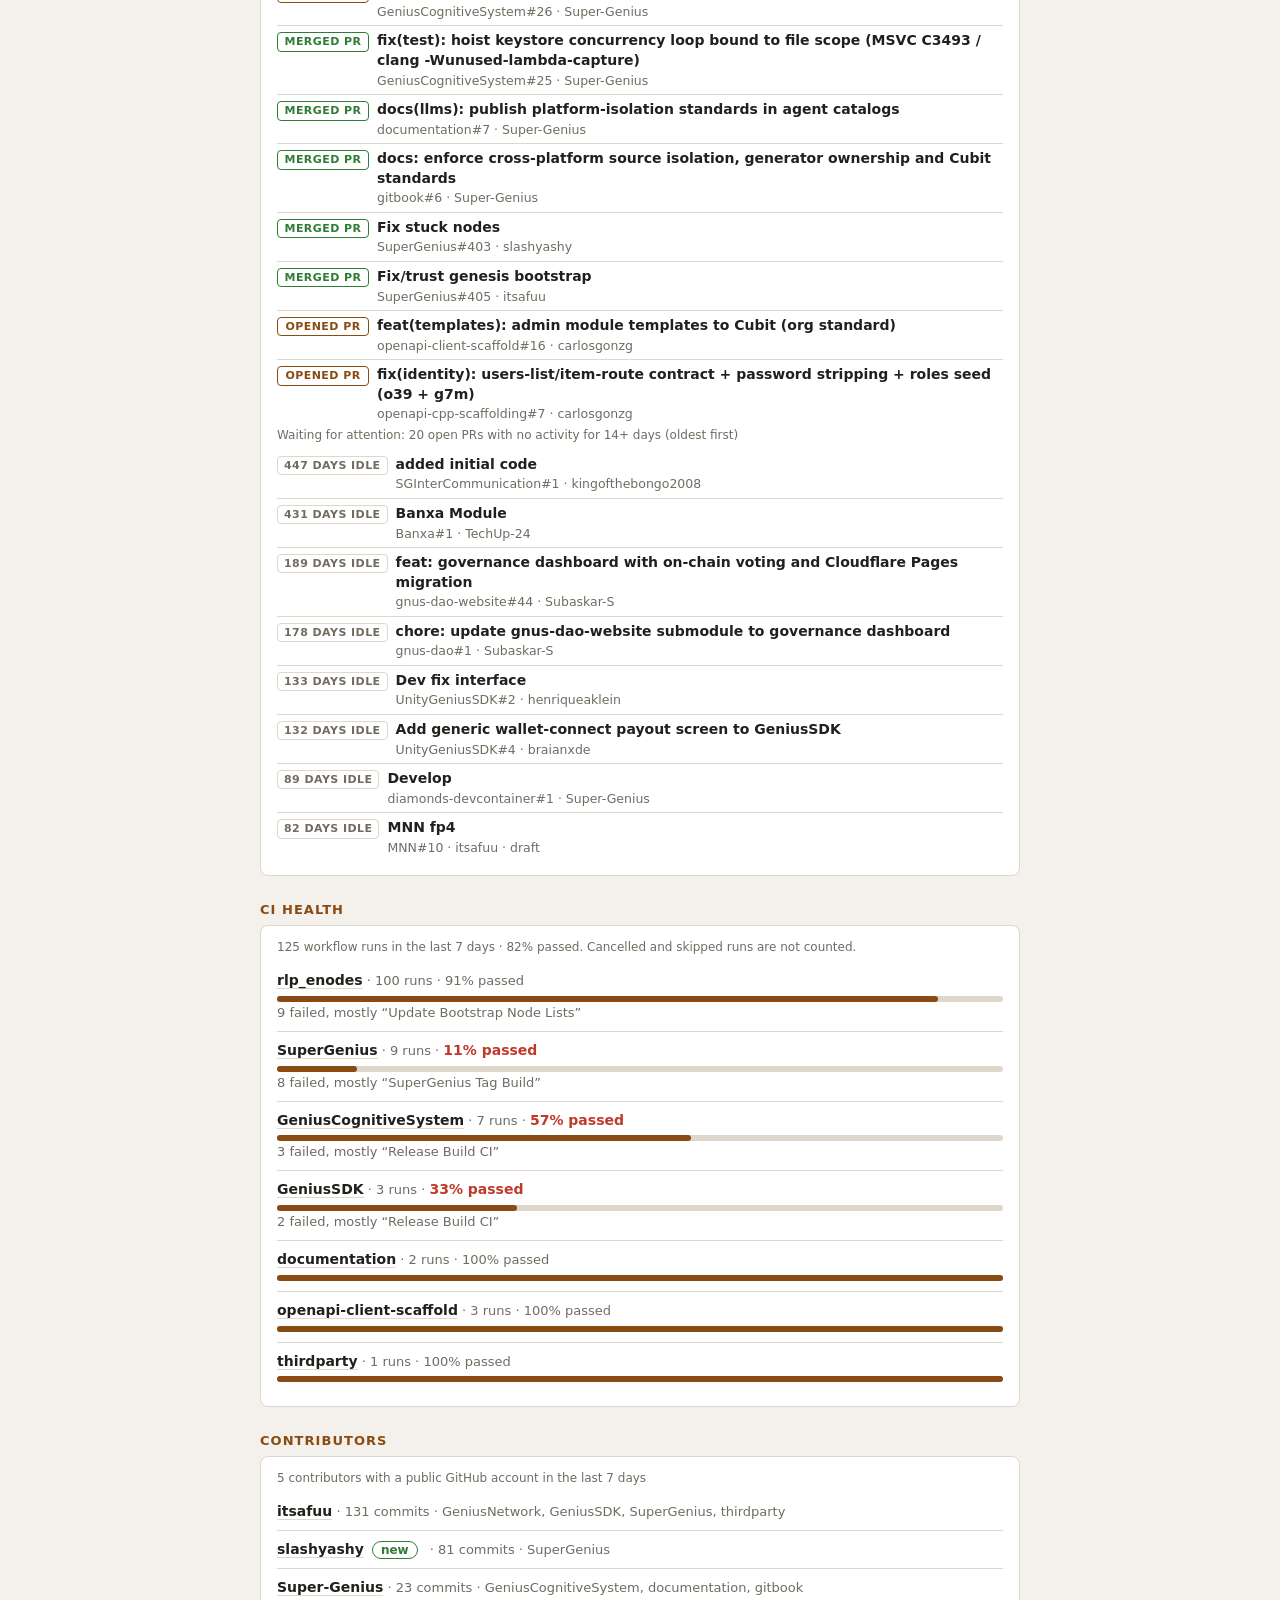
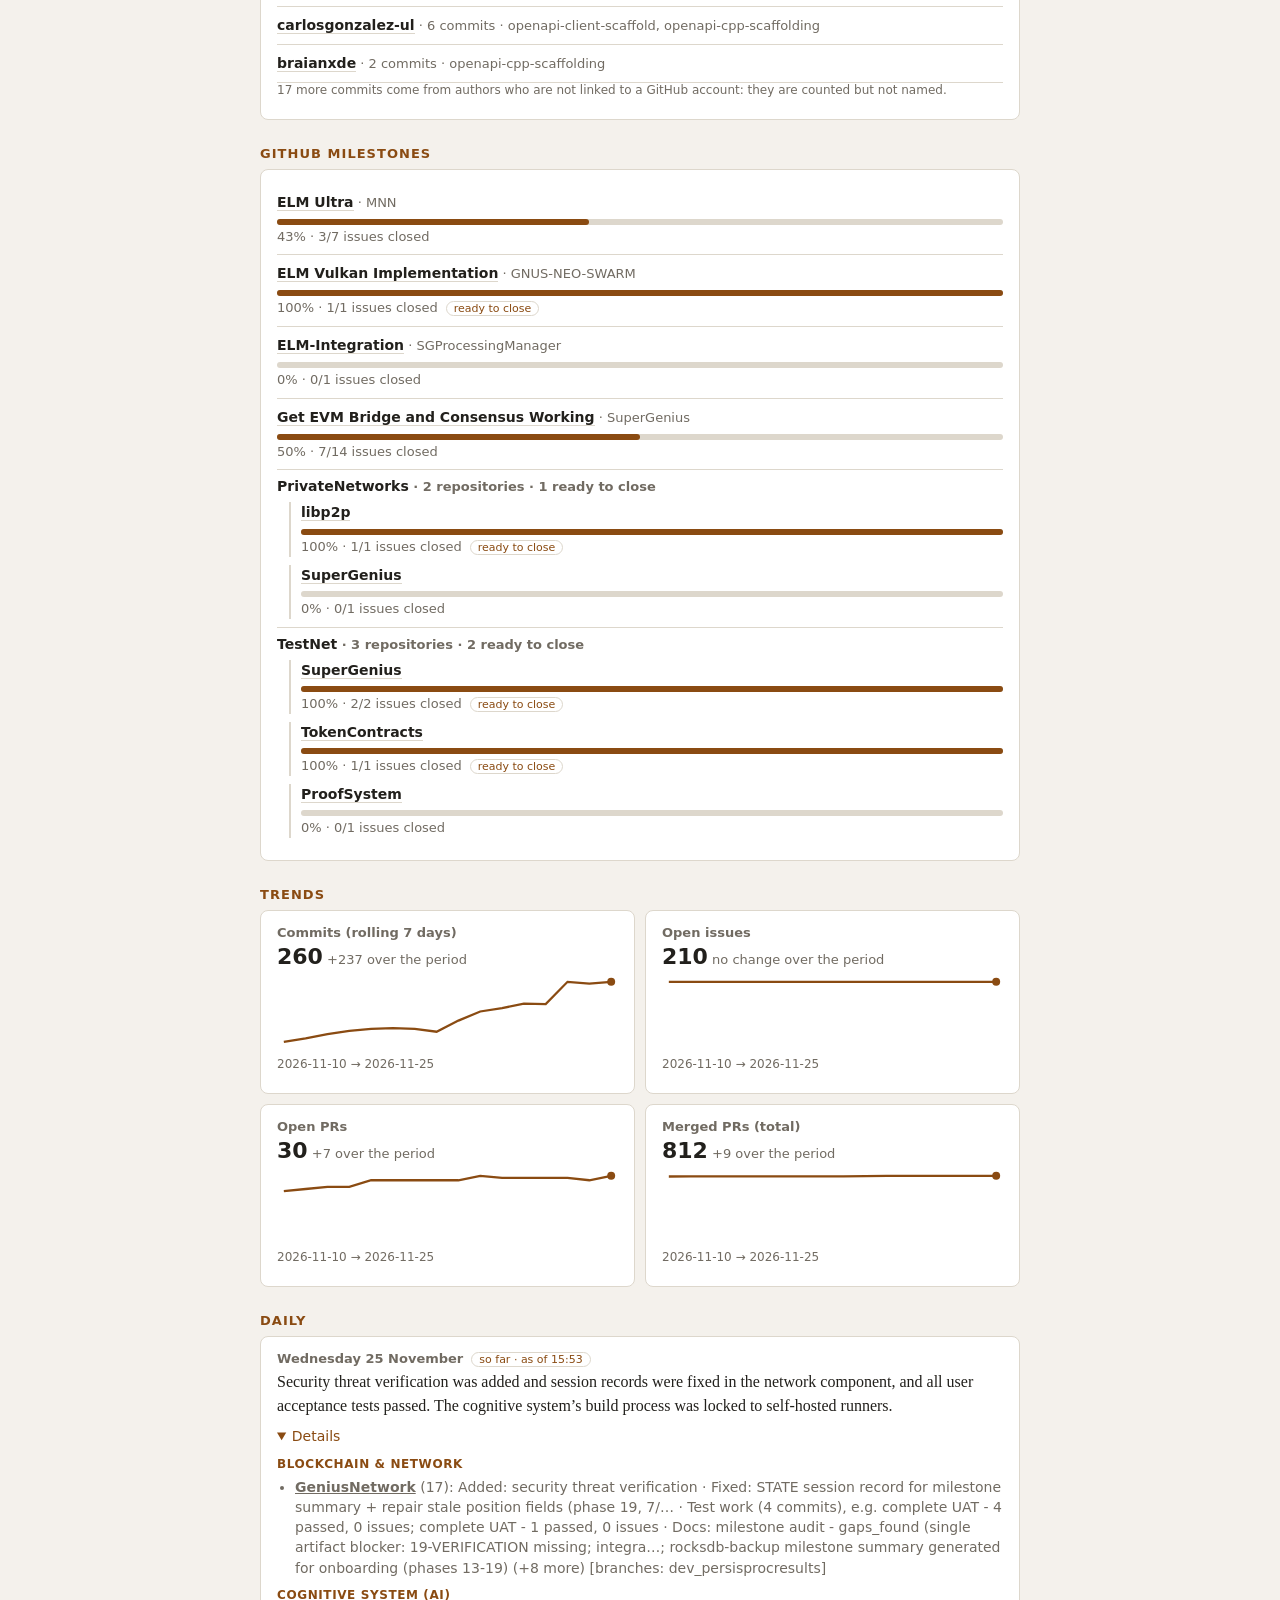
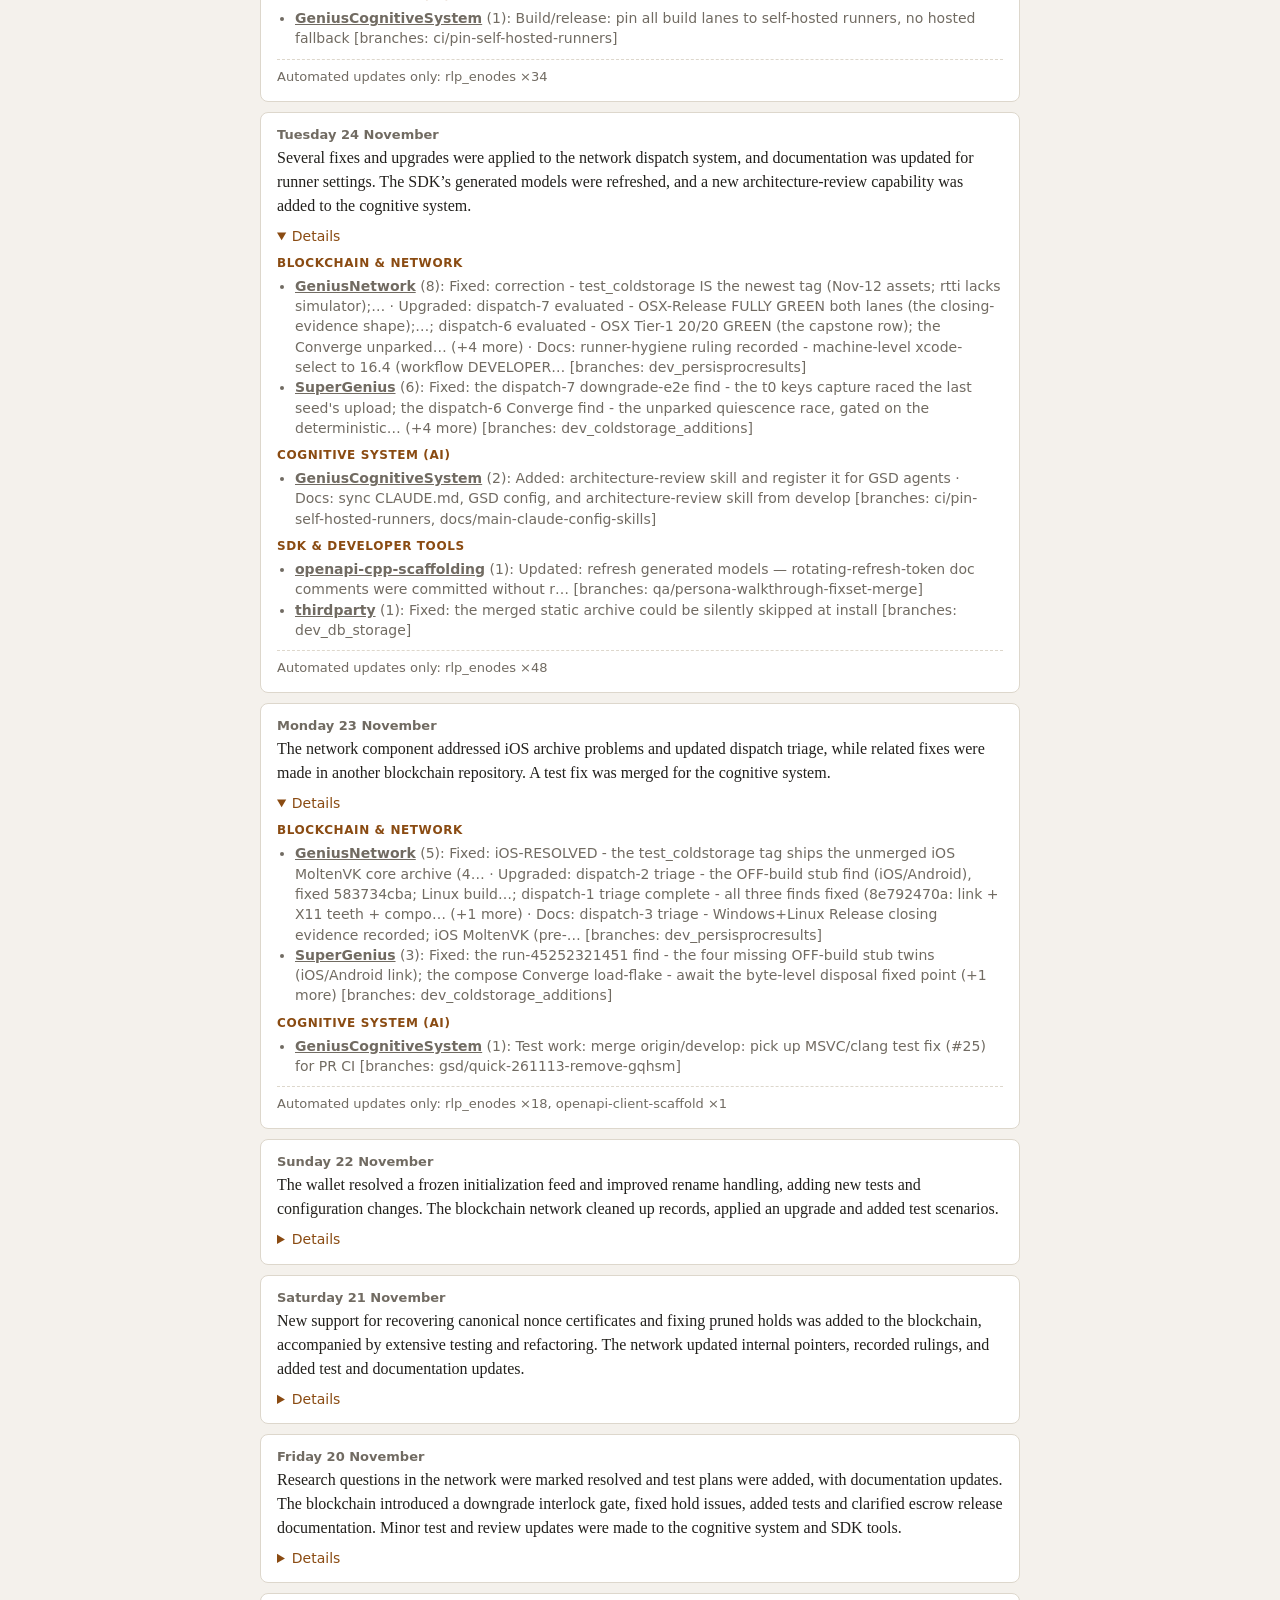
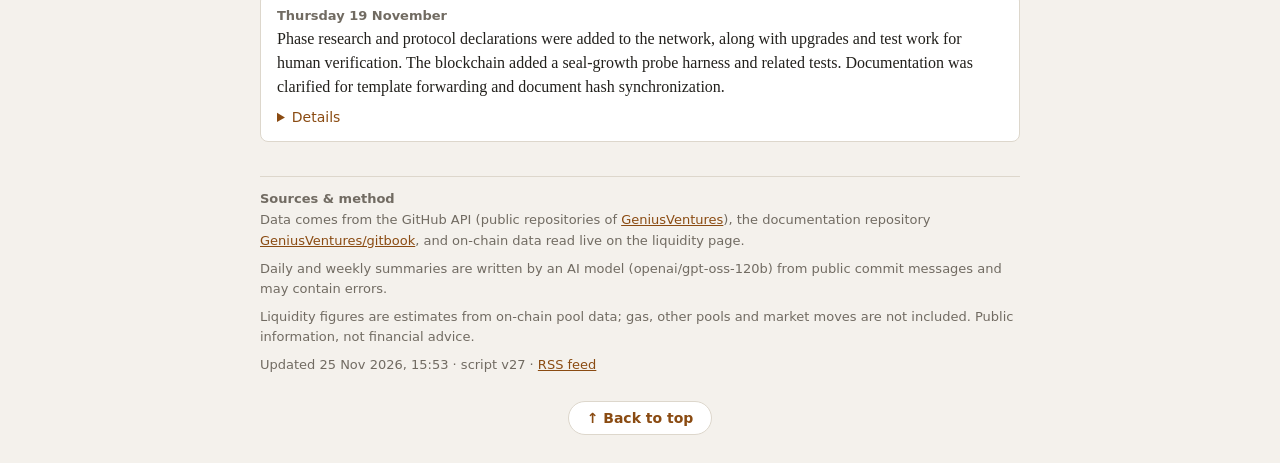
==== commit 7afece5b: "feat: add hourly verified GNUS top 50 holders" ====
--- a/public/index.html
+++ b/public/index.html
@@ -115,7 +115,7 @@
 <main>
   <h1>GitHub digest</h1>
   <p class="sub" id="meta">Loading…</p>
-  <nav><a href="./" aria-current="page">Digest</a><a href="liquidity.html">GNUS liquidity</a><a href="archive.html">Archive</a></nav>
+  <nav><a href="./" aria-current="page">Digest</a><a href="liquidity.html">GNUS liquidity</a><a href="holders.html">GNUS holders</a><a href="archive.html">Archive</a></nav>
   <nav class="jump" aria-label="Sections on this page">Jump to: <a href="#s-readiness">Readiness</a> · <a href="#s-docs">Docs</a> · <a href="#s-week">This week</a> · <a href="#s-domains">Domains</a> · <a href="#s-prs">Issues &amp; PRs</a> · <a href="#s-ci">CI</a> · <a href="#s-people">People</a> · <span id="jumpMs" hidden><a href="#s-milestones">Milestones</a> · </span><a href="#s-trends">Trends</a> · <a href="#s-daily">Daily</a></nav>
   <div id="banner"></div>
   <h2 id="s-glance">At a glance</h2>
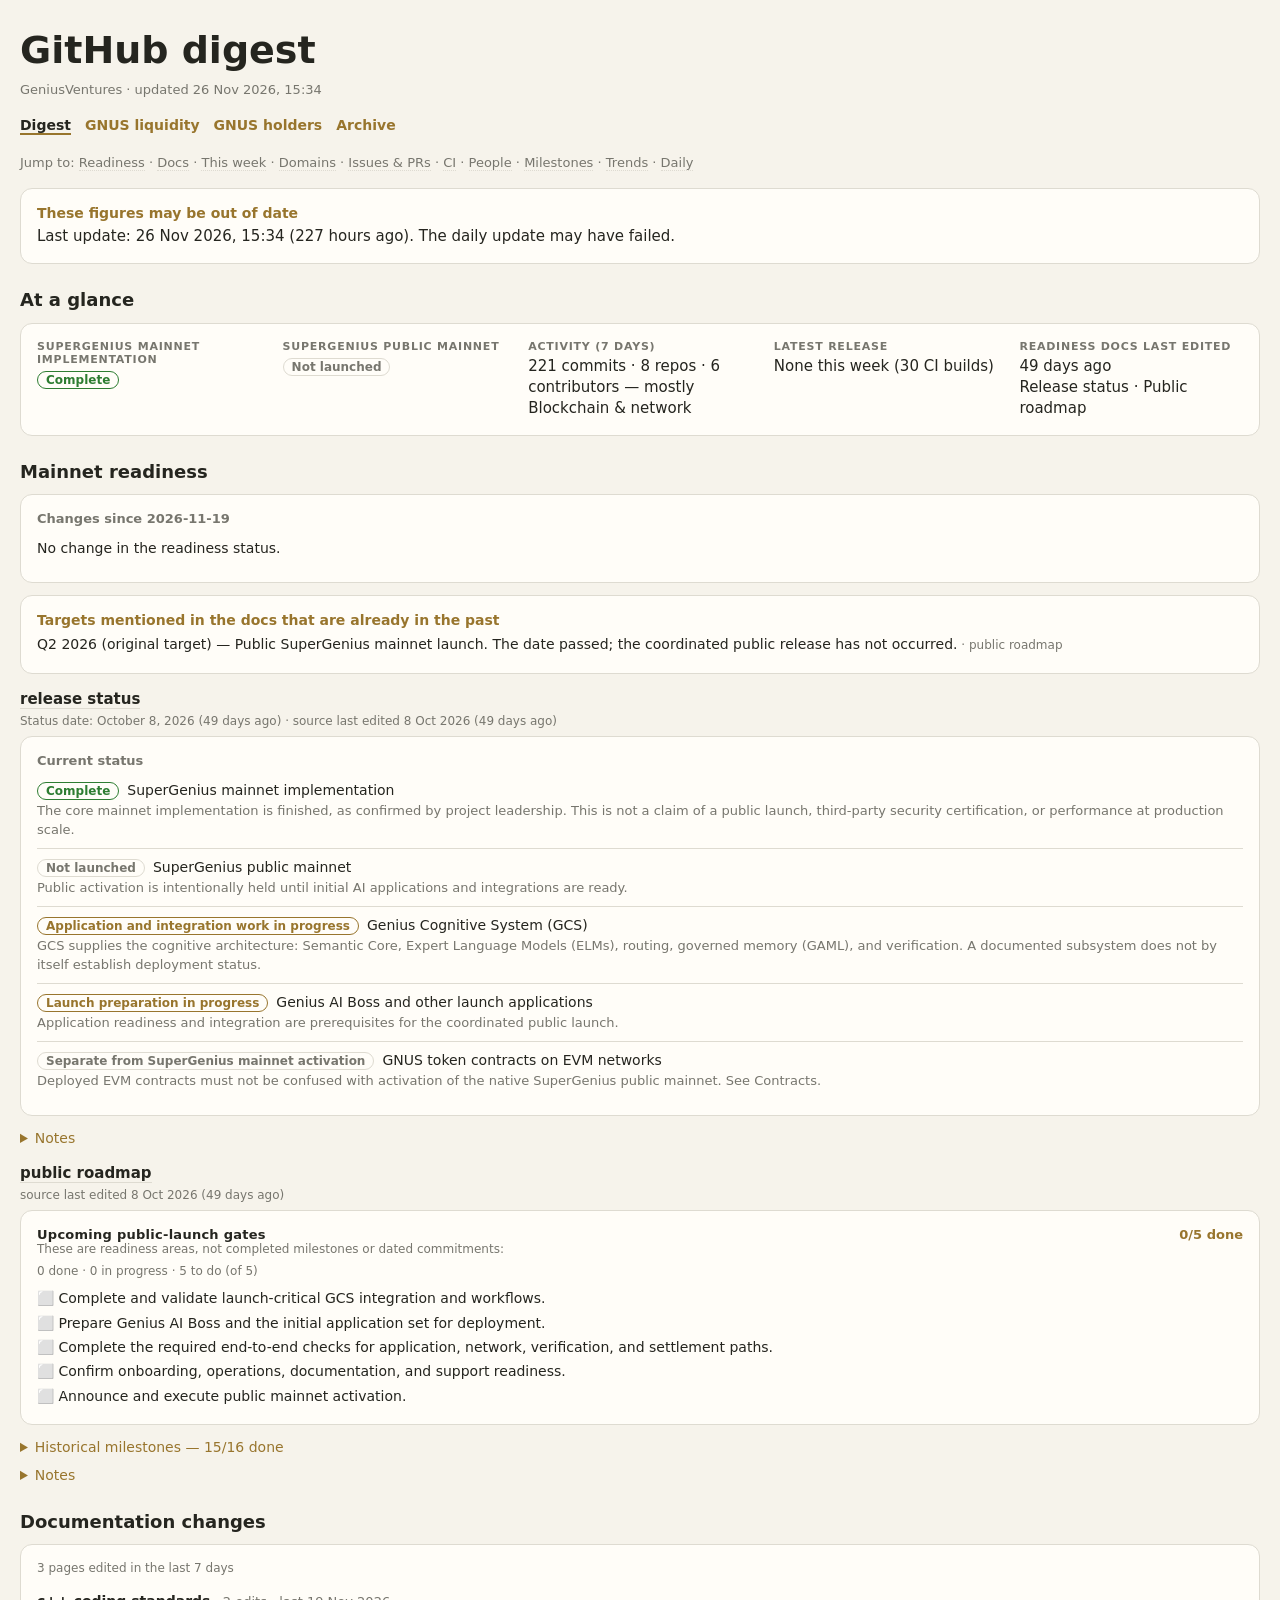
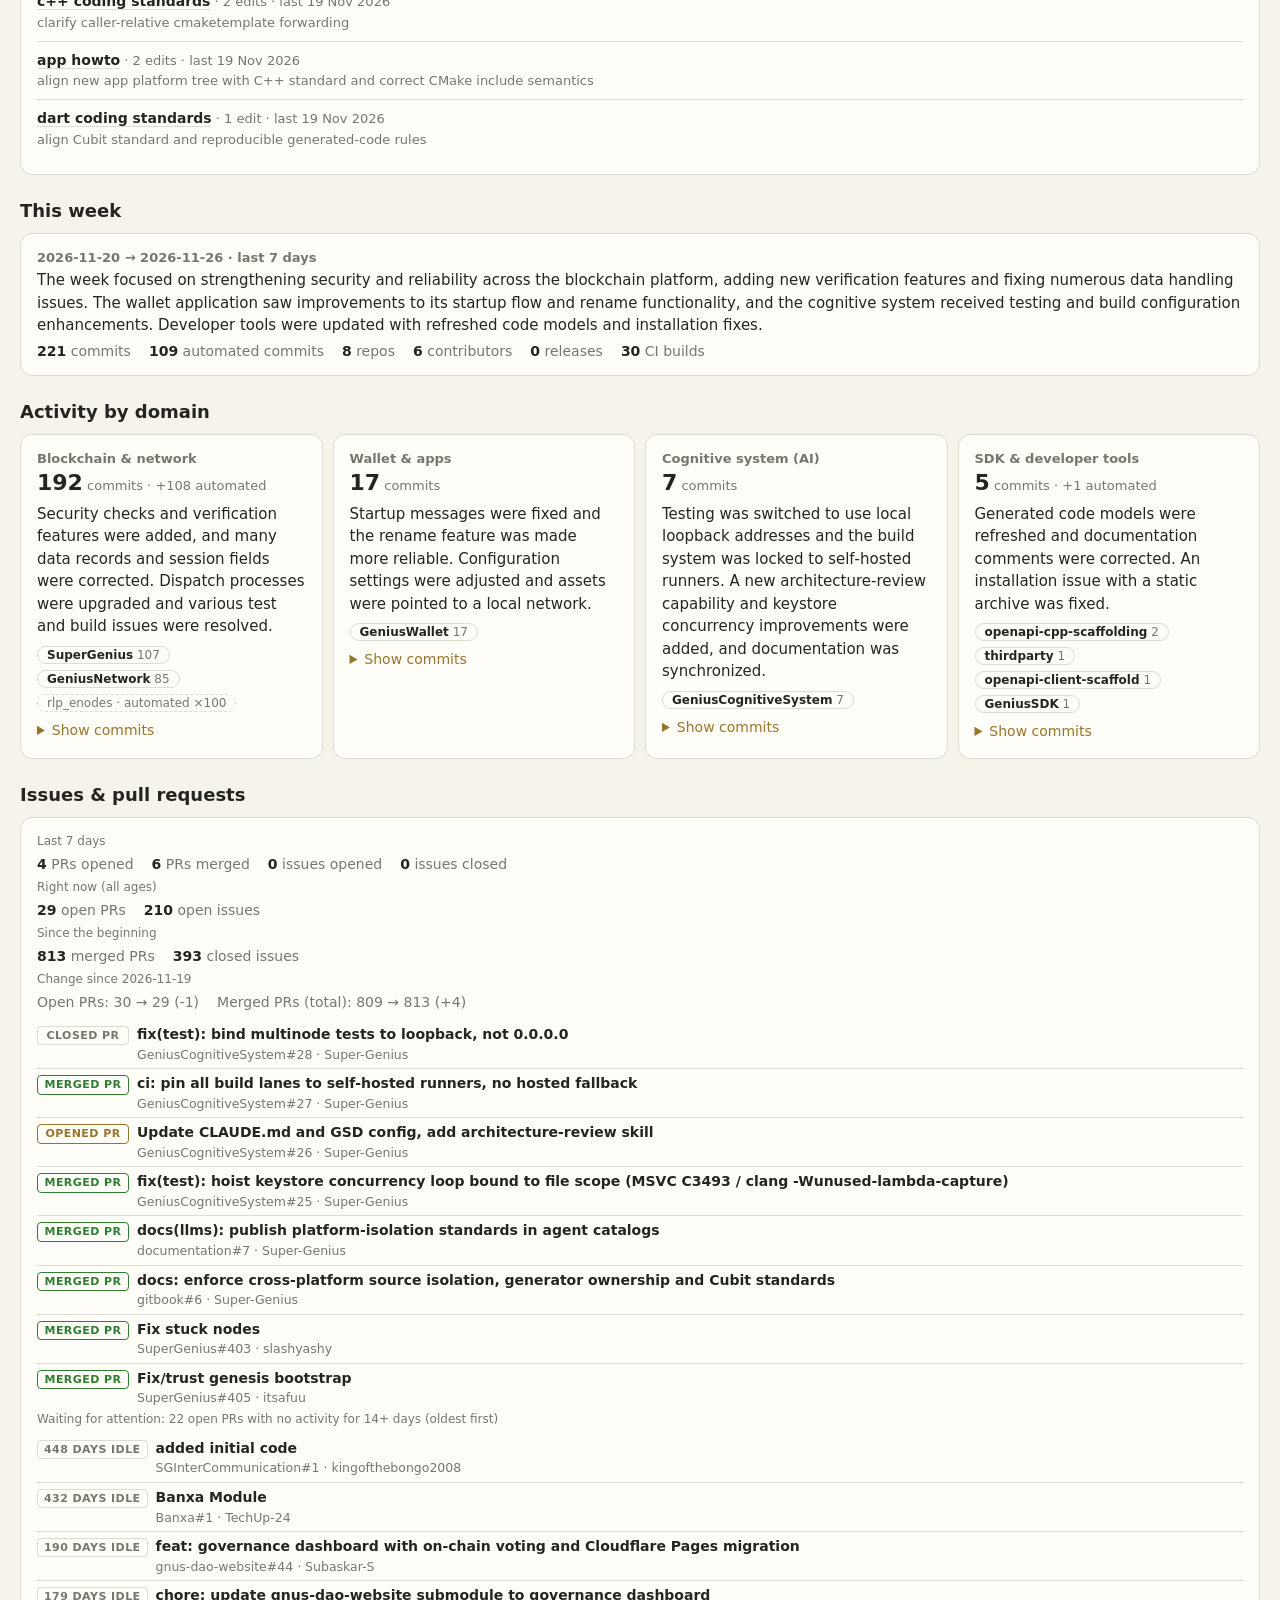
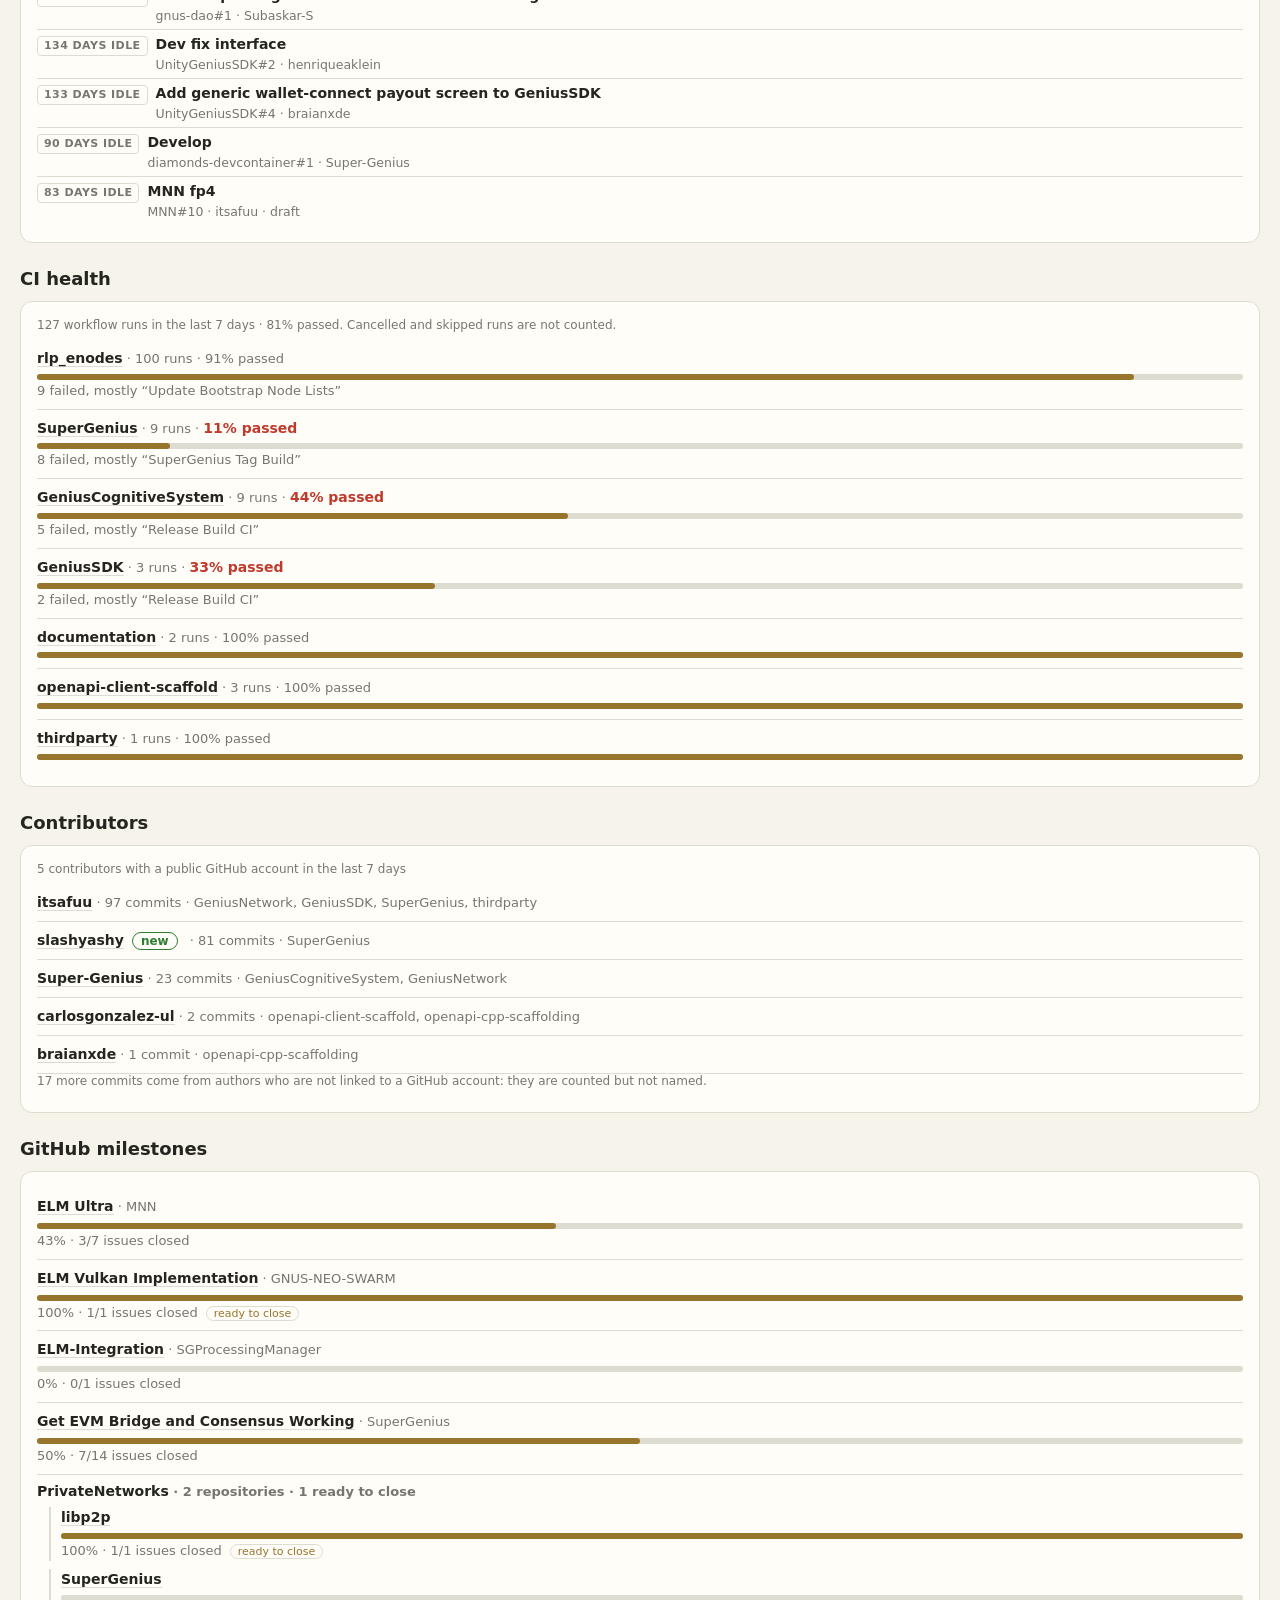
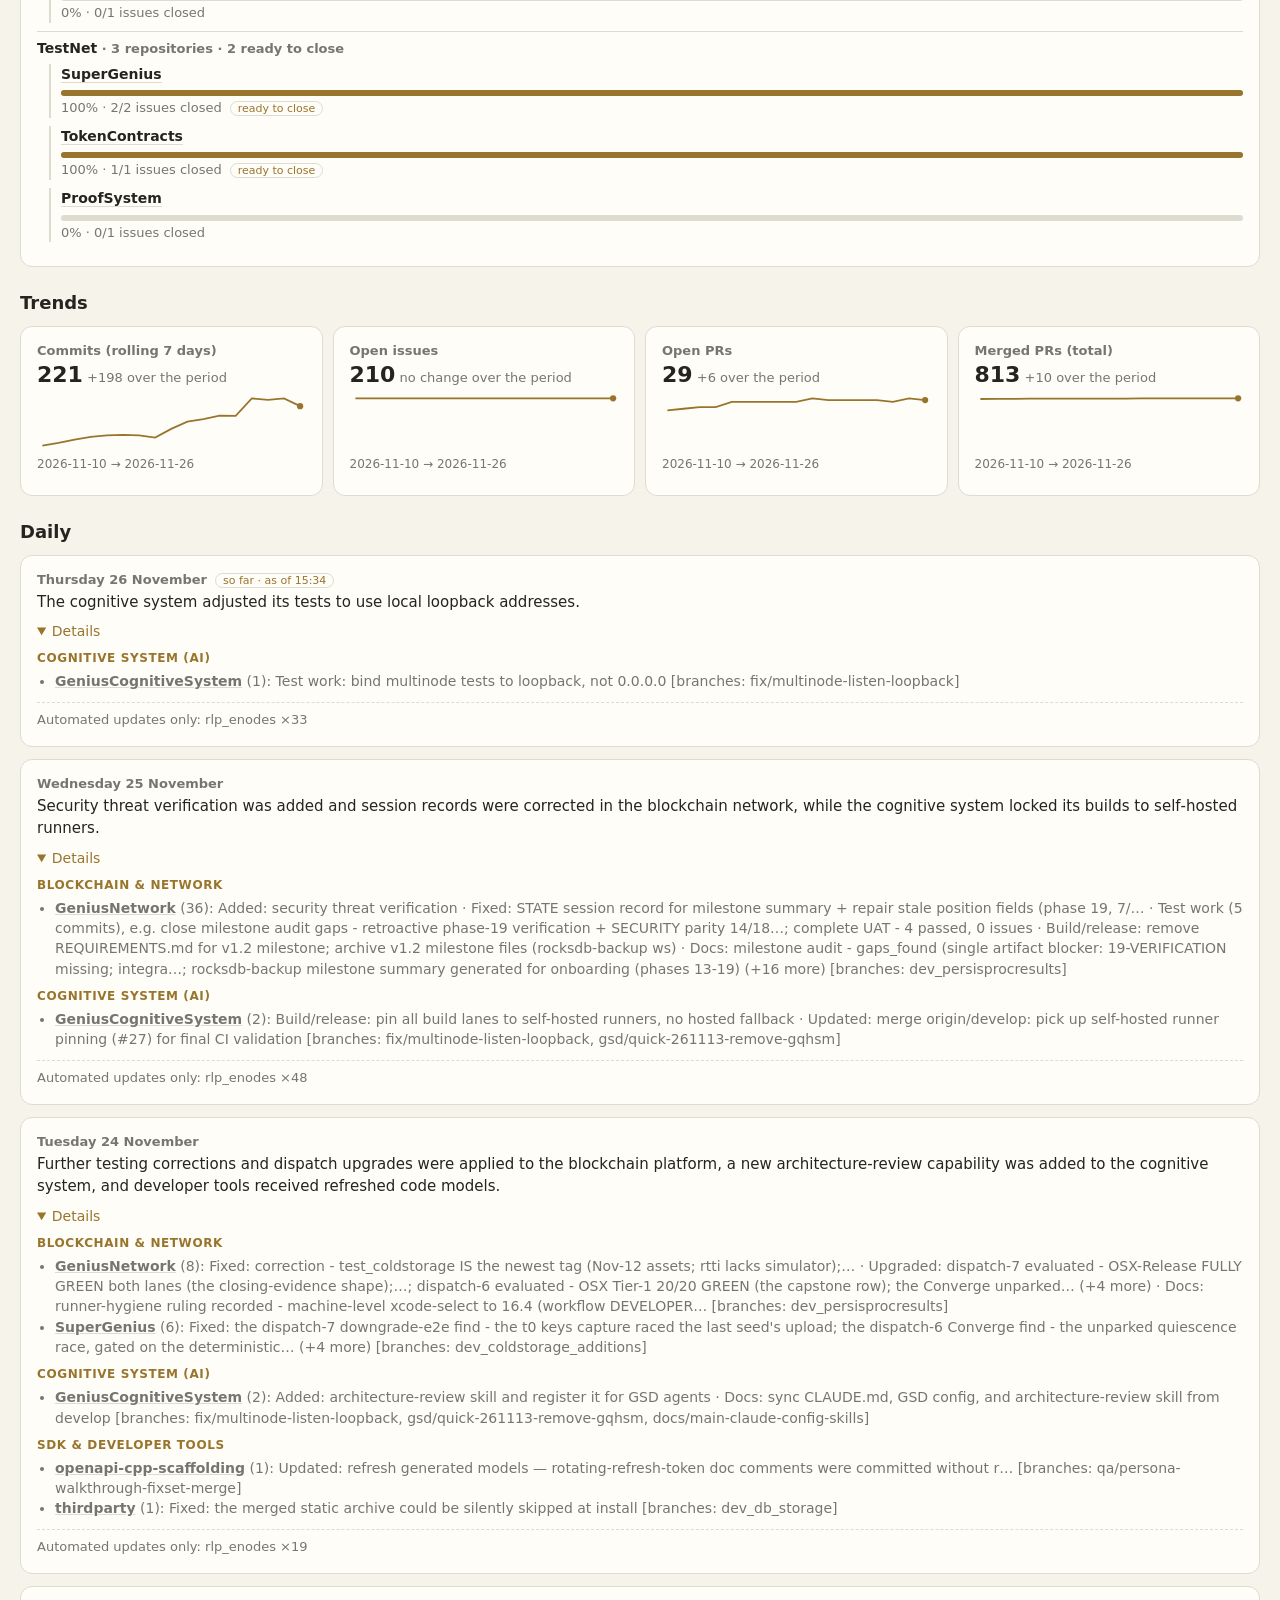
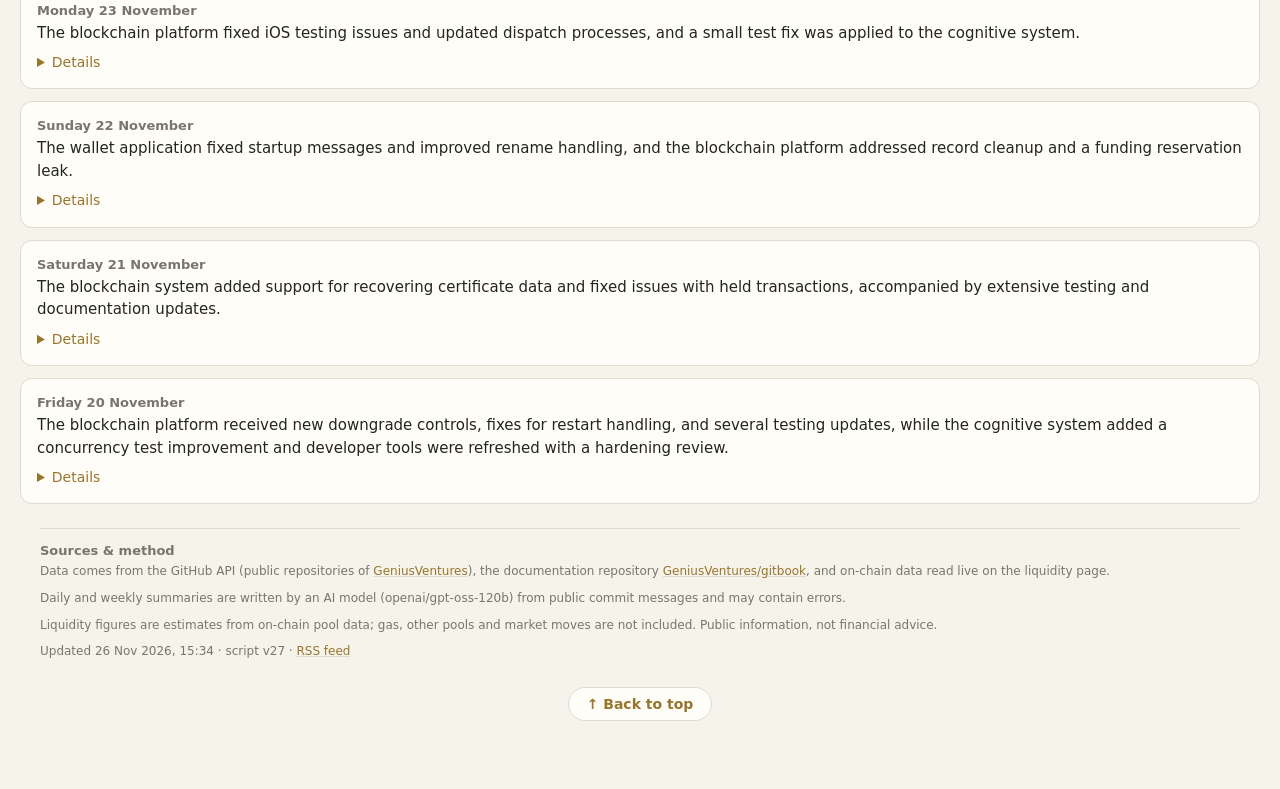
==== commit fbe075db: "feat: unify GNUS Digest pages and navigation" ====
--- a/public/index.html
+++ b/public/index.html
@@ -110,6 +110,7 @@
   .tag.merged{color:#2e7d32;border-color:#2e7d32}.tag.opened{color:var(--accent);border-color:var(--accent)}
   .pr a{color:var(--ink);text-decoration:none;font-weight:600}.pr span.m{color:var(--mute)}
 </style>
+  <link rel="stylesheet" href="site.css">
 </head>
 <body>
 <main>
--- a/public/site.css
+++ b/public/site.css
@@ -0,0 +1,246 @@
+:root {
+  color-scheme: light dark;
+  --bg: #f6f3eb;
+  --panel: #fffdf8;
+  --ink: #25251f;
+  --mute: #77766e;
+  --line: #dedbd1;
+  --accent: #98752d;
+  --good: #287a49;
+  --bad: #b43d32;
+}
+
+@media (prefers-color-scheme: dark) {
+  :root {
+    --bg: #171814;
+    --panel: #22231e;
+    --ink: #eeede5;
+    --mute: #aaa99f;
+    --line: #414139;
+    --accent: #d8b56c;
+    --good: #75c792;
+    --bad: #f08a80;
+  }
+}
+
+* {
+  box-sizing: border-box;
+}
+
+html {
+  scroll-behavior: smooth;
+}
+
+body {
+  margin: 0;
+  padding: 0;
+  background: var(--bg);
+  color: var(--ink);
+  font: 15px/1.5 system-ui, sans-serif;
+}
+
+main {
+  width: 100%;
+  max-width: 1600px;
+  margin: 0 auto;
+  padding: 28px 20px 60px;
+}
+
+nav {
+  font: 14px system-ui, sans-serif;
+  margin: 0 0 24px;
+}
+
+nav a {
+  color: var(--accent);
+  margin-right: 14px;
+  text-decoration: none;
+  font-weight: 600;
+}
+
+nav a:hover {
+  text-decoration: underline;
+  text-underline-offset: 4px;
+}
+
+nav a[aria-current] {
+  color: var(--ink);
+  border-bottom: 2px solid var(--accent);
+}
+
+h1 {
+  font-size: clamp(27px, 5vw, 38px);
+  line-height: 1.2;
+  margin: 0 0 8px;
+}
+
+h2 {
+  font-size: 18px;
+  line-height: 1.35;
+  margin: 24px 0 10px;
+  color: var(--ink);
+  letter-spacing: normal;
+  text-transform: none;
+}
+
+h3 {
+  color: var(--ink);
+}
+
+.sub,
+.muted {
+  color: var(--mute);
+}
+
+.sub {
+  font-size: 13px;
+  margin: 0 0 20px;
+}
+
+.card,
+.panel,
+details.week,
+.info > div,
+.notice,
+.table-wrap,
+.wrap {
+  background: var(--panel);
+  border: 1px solid var(--line);
+  border-radius: 12px;
+}
+
+.card,
+.panel {
+  padding: 16px;
+}
+
+.card {
+  margin-bottom: 12px;
+}
+
+.panel {
+  width: 100%;
+  max-width: 1200px;
+  margin: 14px auto;
+}
+
+details.week {
+  margin-bottom: 12px;
+  padding: 2px 16px;
+}
+
+input,
+textarea,
+select,
+button {
+  font: inherit;
+  border: 1px solid var(--line);
+  border-radius: 8px;
+  padding: 9px 12px;
+  background: var(--panel);
+  color: var(--ink);
+}
+
+button {
+  cursor: pointer;
+  font-weight: 650;
+}
+
+button:hover:not(:disabled) {
+  border-color: var(--accent);
+}
+
+button:disabled {
+  opacity: .5;
+  cursor: wait;
+}
+
+button.active {
+  border-color: var(--accent);
+  color: var(--accent);
+}
+
+input:focus-visible,
+textarea:focus-visible,
+select:focus-visible,
+button:focus-visible,
+summary:focus-visible {
+  outline: 2px solid var(--accent);
+  outline-offset: 2px;
+}
+
+input,
+textarea,
+select {
+  accent-color: var(--accent);
+}
+
+table {
+  border-collapse: collapse;
+}
+
+th,
+td {
+  border-bottom: 1px solid var(--line);
+}
+
+th {
+  color: var(--mute);
+}
+
+td a,
+a {
+  text-decoration-color: var(--line);
+}
+
+footer {
+  width: 100%;
+  max-width: 1200px;
+  margin: 24px auto 0;
+  padding-top: 14px;
+  border-top: 1px solid var(--line);
+  color: var(--mute);
+  font: 12px/1.55 system-ui, sans-serif;
+}
+
+footer a {
+  color: var(--accent);
+}
+
+.totop button {
+  background: var(--panel);
+  color: var(--accent);
+  border: 1px solid var(--line);
+  border-radius: 20px;
+}
+
+@media (max-width: 600px) {
+  main {
+    padding: 20px 12px 40px;
+  }
+
+  .card,
+  .panel {
+    padding: 12px;
+  }
+
+  nav {
+    display: flex;
+    flex-wrap: wrap;
+    gap: 8px 14px;
+  }
+
+  nav a {
+    margin-right: 0;
+  }
+
+  h1 {
+    font-size: 27px;
+  }
+}
+
+
+.totop {
+  text-align: center;
+  margin: 26px 0 8px;
+}
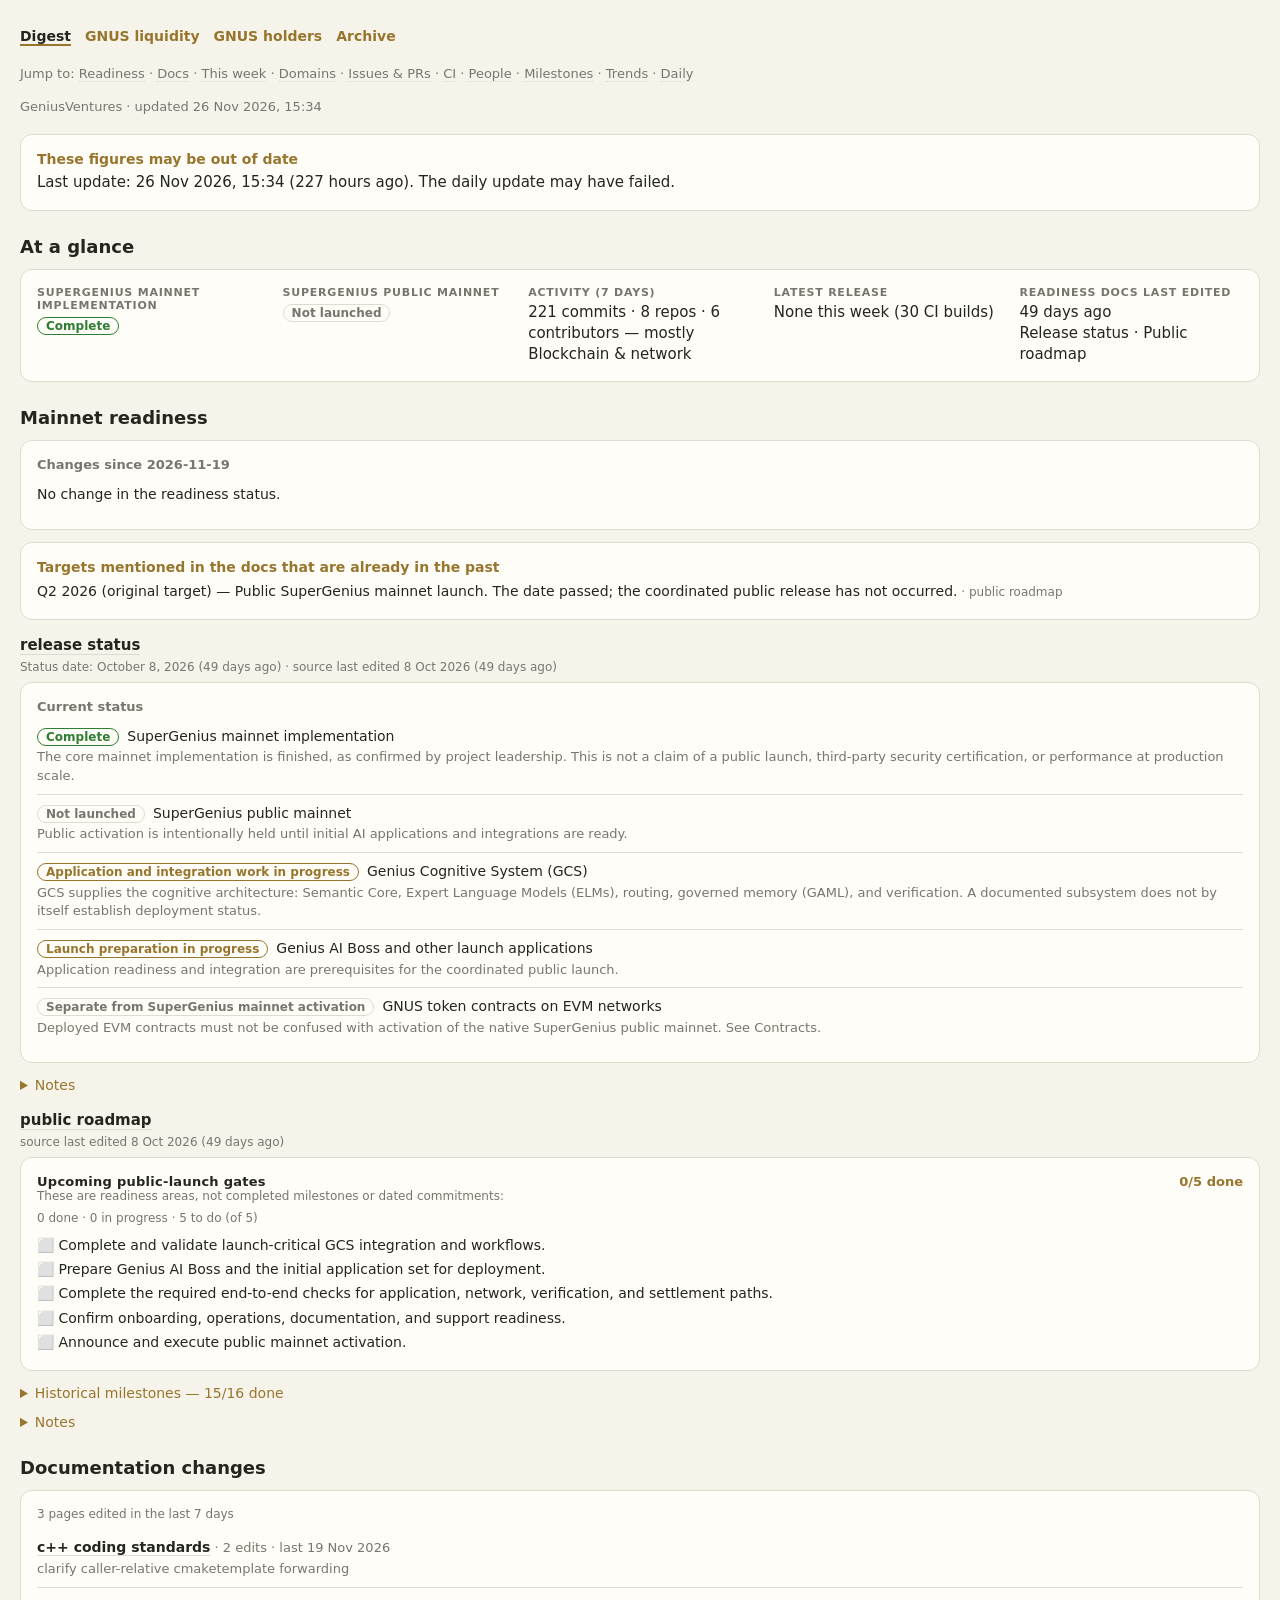
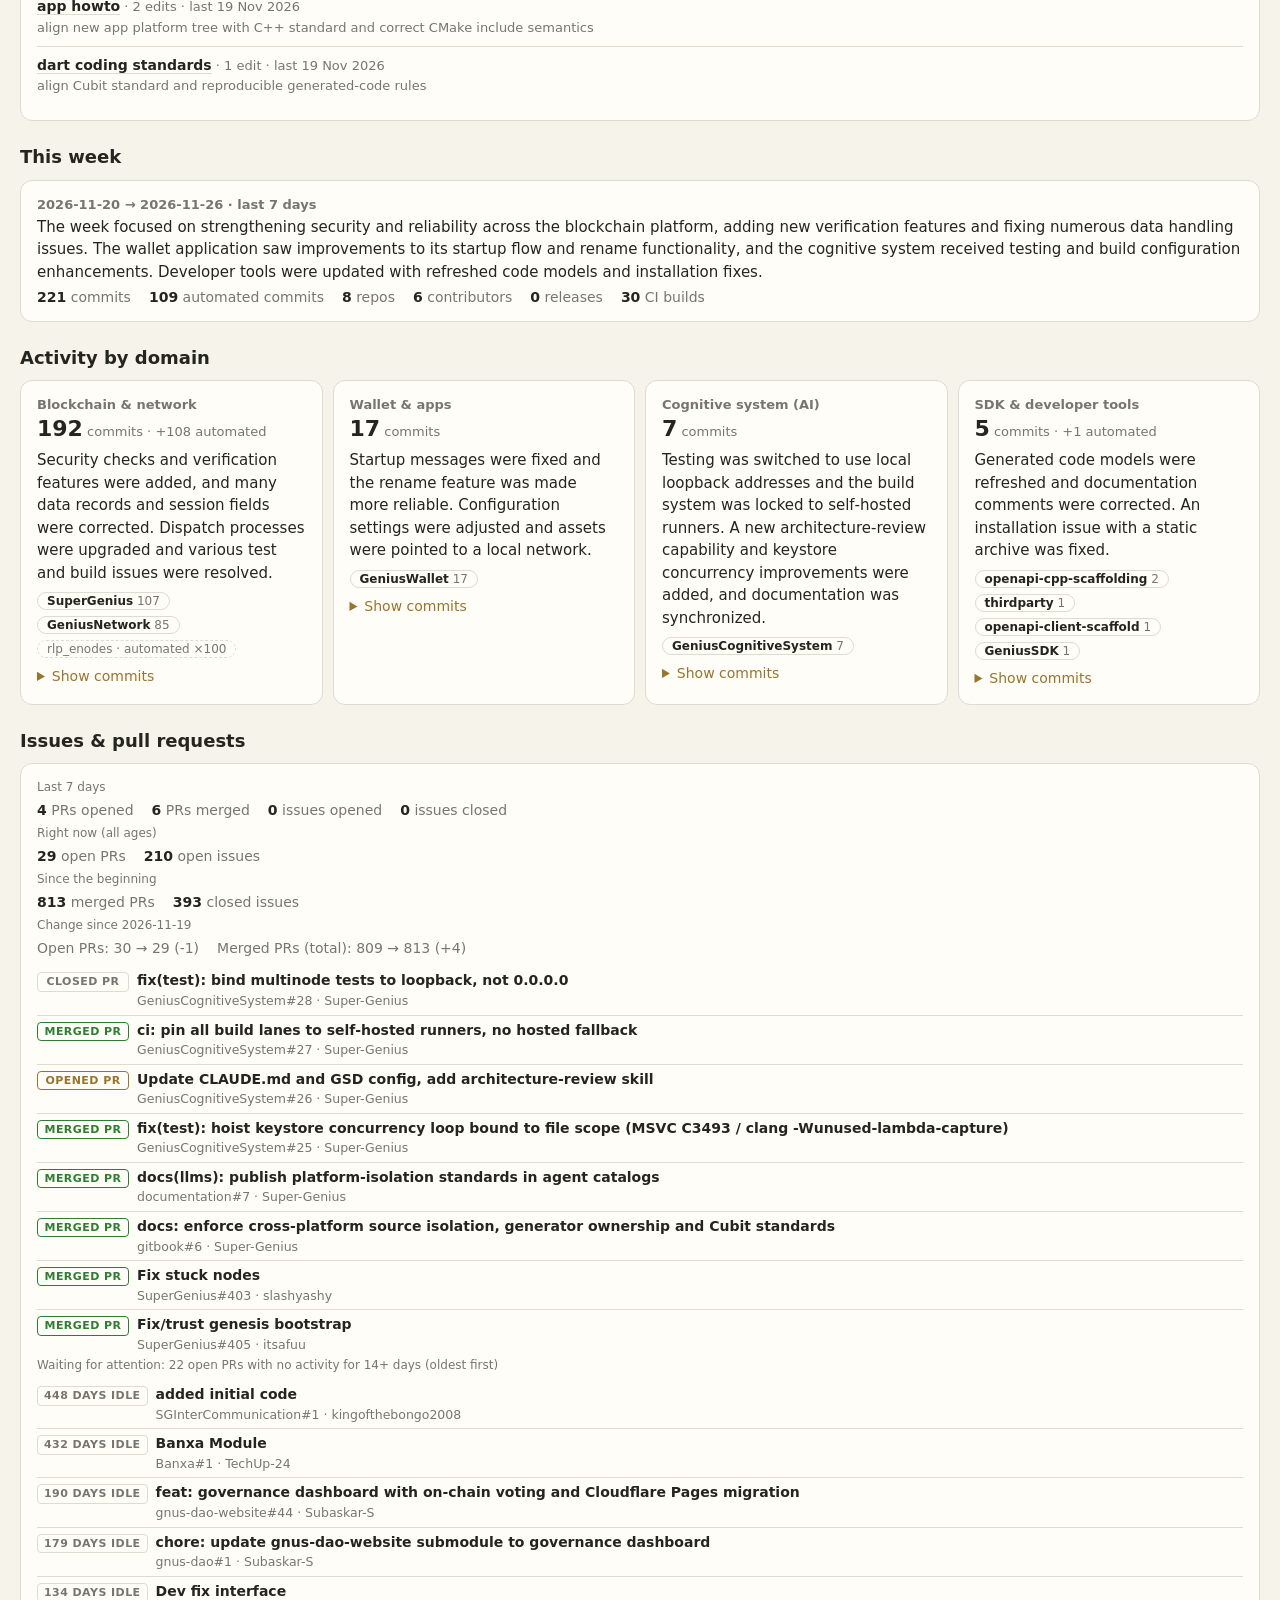
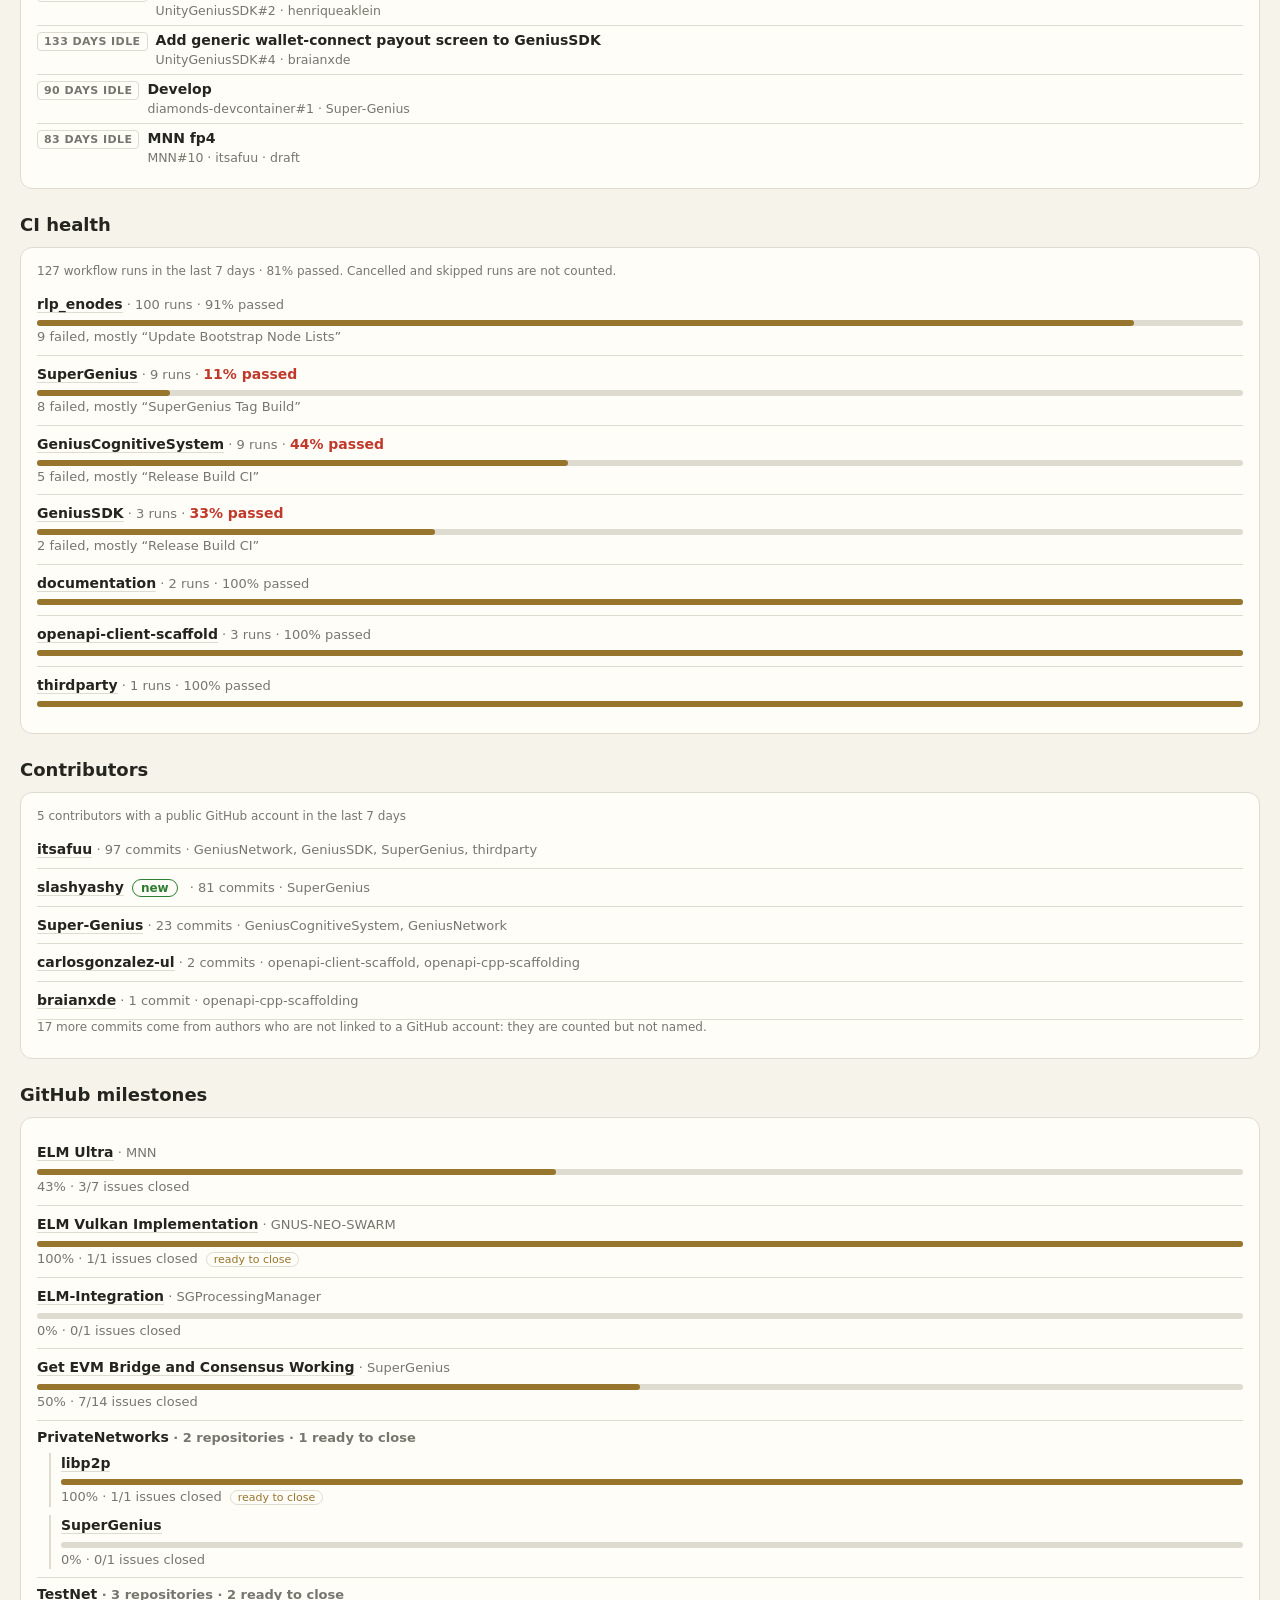
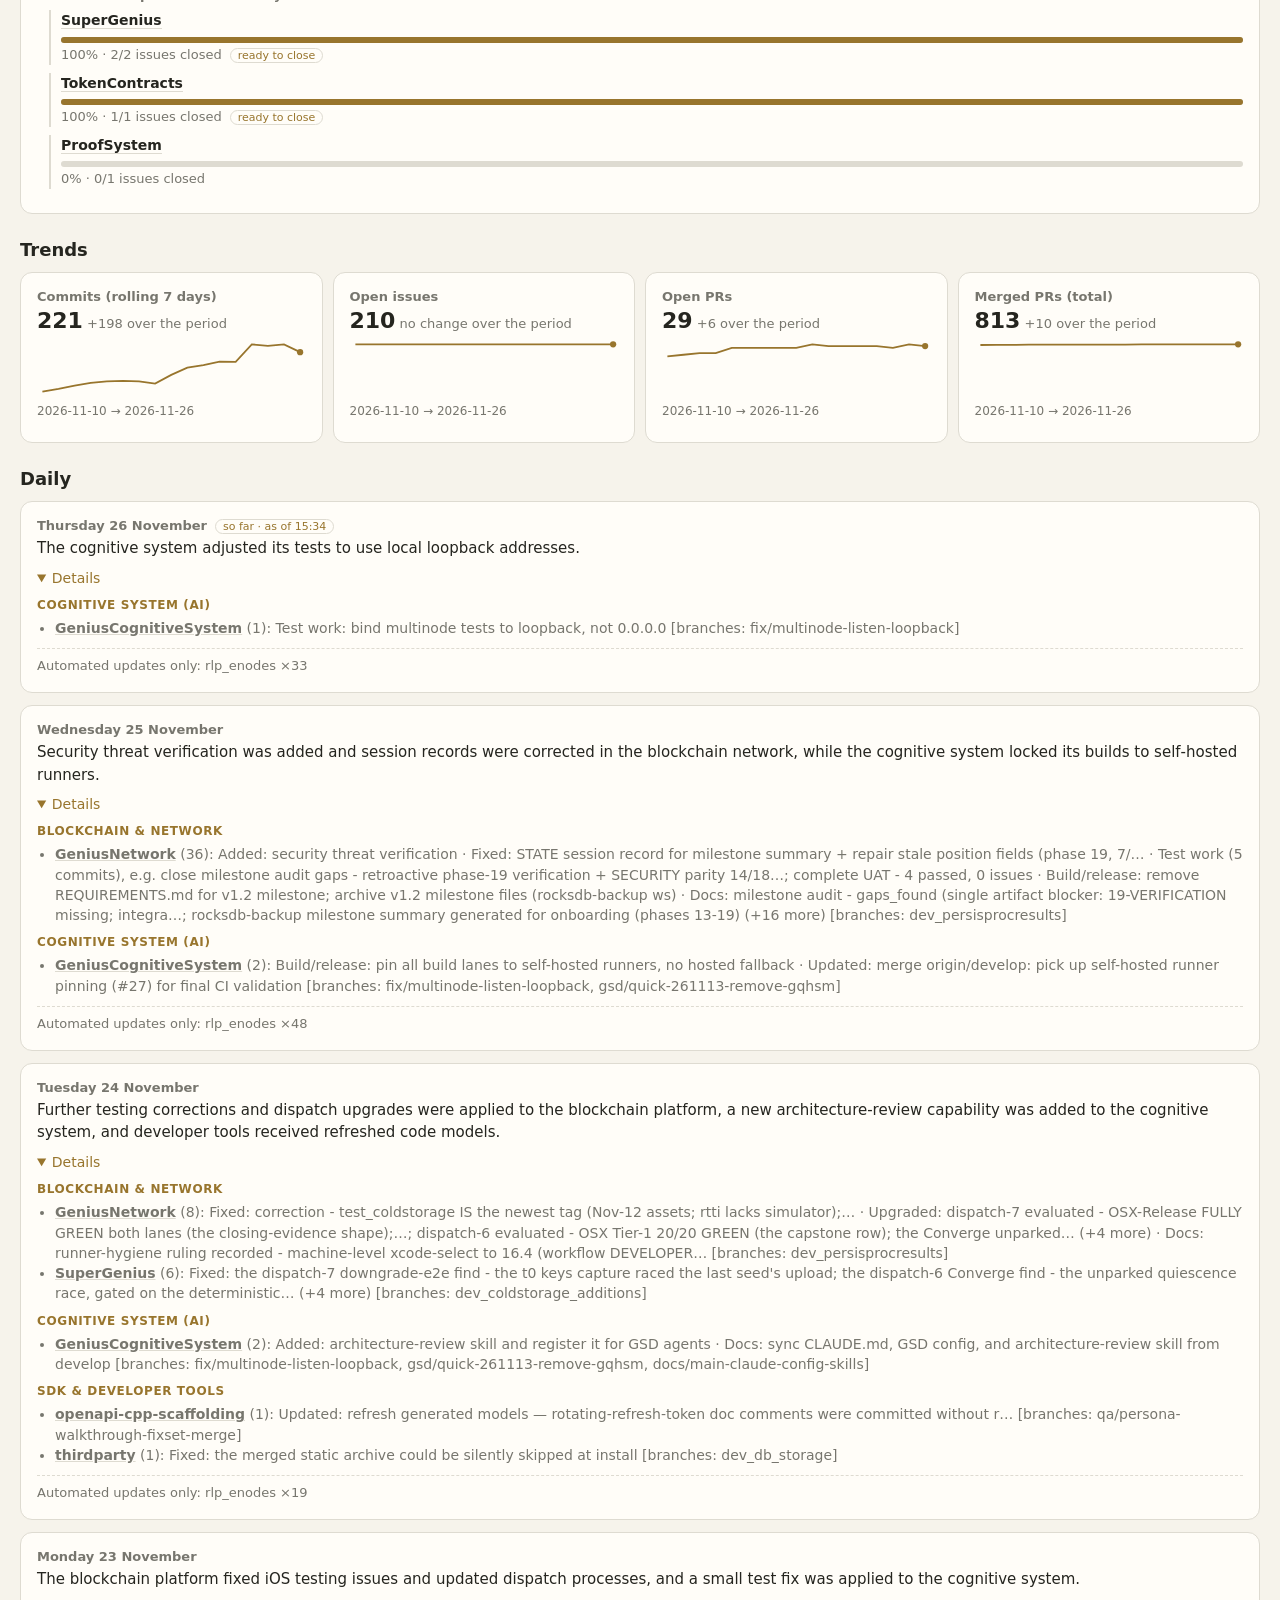
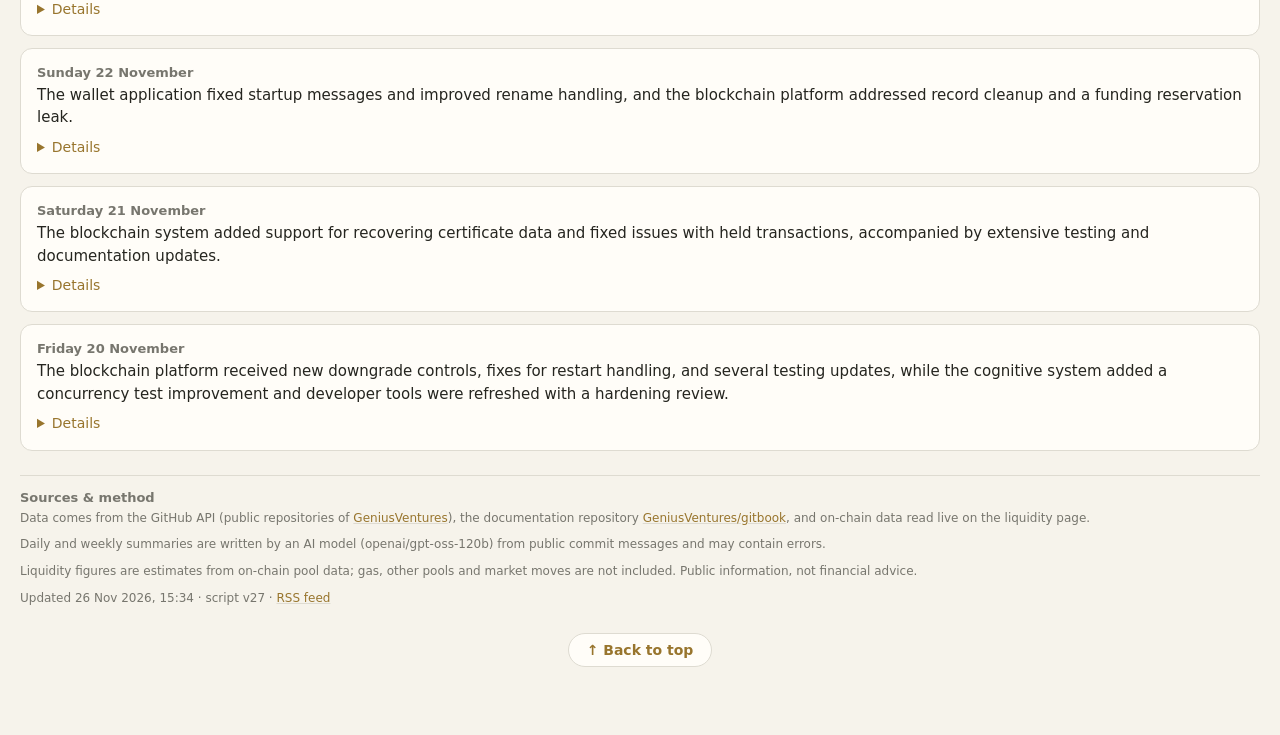
==== commit 31586caf: "Harmonize site styles and responsive layouts" ====
--- a/public/index.html
+++ b/public/index.html
@@ -17,107 +17,16 @@
 <meta name="twitter:card" content="summary_large_image">
 <meta name="twitter:image" content="https://gnus-digest.vercel.app/og.png">
 <link rel="icon" href="data:image/svg+xml,%3Csvg xmlns='http://www.w3.org/2000/svg' viewBox='0 0 100 100'%3E%3Ctext y='.9em' font-size='90'%3E%F0%9F%93%8A%3C/text%3E%3C/svg%3E">
-<style>
-  :root{--bg:#f4f1ec;--panel:#fff;--ink:#22201c;--mute:#716b62;--line:#ddd7cc;--accent:#8a4b12}
-  @media (prefers-color-scheme:dark){:root{--bg:#1d1b18;--panel:#272420;--ink:#ece7de;--mute:#a39b8f;--line:#3a352e;--accent:#e0a367}}
-  *{box-sizing:border-box}
-  body{margin:0;padding:20px;background:var(--bg);color:var(--ink);font:16px/1.5 Georgia,"Times New Roman",serif}
-  main{max-width:760px;margin:0 auto}
-  h1{font-size:26px;margin:0 0 2px}
-  .sub{color:var(--mute);font:13px system-ui,sans-serif;margin:0 0 22px}
-  h2{font:600 13px system-ui,sans-serif;letter-spacing:.08em;text-transform:uppercase;color:var(--accent);margin:26px 0 8px}
-  .card{background:var(--panel);border:1px solid var(--line);border-radius:8px;padding:14px 16px;margin-bottom:10px}
-  .date{font:600 13px system-ui,sans-serif;color:var(--mute);margin-bottom:4px}
-  details{margin-top:8px;font:14px/1.45 system-ui,sans-serif;color:var(--mute)}
-  summary{cursor:pointer;color:var(--accent)}
-  details a{color:inherit;font-weight:600}
-  ul{margin:6px 0 0;padding-left:18px}
-  .stats{display:flex;flex-wrap:wrap;gap:8px 18px;font:14px system-ui,sans-serif;color:var(--mute);margin-top:6px}
-  .stats b{color:var(--ink)}
-  h3{font:600 15px system-ui,sans-serif;margin:16px 0 6px}
-  h3 a{color:var(--ink);text-decoration:none;border-bottom:1px solid var(--line)}
-  .trow{display:flex;justify-content:space-between;gap:12px;align-items:baseline}
-  .trow b{font:700 13px system-ui,sans-serif;letter-spacing:.02em}
-  .pct{font:700 13px system-ui,sans-serif;color:var(--accent);white-space:nowrap}
-  .segs{display:flex;gap:3px;margin:10px 0 6px}
-  .seg{flex:1;height:8px;border-radius:2px;background:var(--line)}
-  .seg.done{background:var(--accent)}.seg.progress{background:var(--accent);opacity:.45}
-  .legend{font:12px system-ui,sans-serif;color:var(--mute);margin-bottom:8px}
-  .it{font:14px/1.45 system-ui,sans-serif;padding:2px 0}.it .t{color:var(--mute);font-size:12px}
-  .note{font:13px/1.45 system-ui,sans-serif;color:var(--mute);border-left:2px solid var(--accent);padding-left:10px;margin-top:8px}
-  .badge{display:inline-block;font:600 12px system-ui,sans-serif;padding:1px 8px;border-radius:10px;border:1px solid var(--line);color:var(--mute);margin-right:8px}
-  .badge.done{color:#2e7d32;border-color:#2e7d32}.badge.progress{color:var(--accent);border-color:var(--accent)}
-  .srow{padding:8px 0;border-bottom:1px solid var(--line);font:14px/1.45 system-ui,sans-serif}.srow:last-child{border-bottom:0}
-  .srow .d{color:var(--mute);font-size:13px;margin-top:2px}
-  .srow .m{color:var(--mute);font-size:13px}
-  .srow a{color:var(--ink);font-weight:600;text-decoration:none;border-bottom:1px solid var(--line)}
-  .notice{border-left:3px solid var(--accent)}
-  .notice .w{font:600 14px system-ui,sans-serif;color:var(--accent);margin-bottom:4px}
-  .kv{display:grid;grid-template-columns:repeat(auto-fit,minmax(210px,1fr));gap:14px 22px}
-  .kv .k{font:600 11px system-ui,sans-serif;letter-spacing:.07em;text-transform:uppercase;color:var(--mute);margin-bottom:3px}
-  .kv .v{font:15px/1.4 system-ui,sans-serif}
-  .kv .v .badge{margin-right:0}
-  .kv a{color:var(--accent);text-decoration:none;font-weight:600;border-bottom:1px solid var(--line)}
-  .warn{border-left:3px solid #c0392b}
-  .warn .w{font:600 14px system-ui,sans-serif;color:#c0392b;margin-bottom:4px}
-  .grid2{display:grid;grid-template-columns:repeat(auto-fit,minmax(260px,1fr));gap:10px}
-  .grid2 .card{margin-bottom:0}
-  svg.chart{width:100%;height:auto;color:var(--accent);display:block;margin:6px 0 2px}
-  .arrow{color:var(--mute);margin:0 6px}
-  .srow .bad{color:#c0392b;font-weight:600}
-  .srow .mbar{margin:5px 0 2px}
-  nav.jump{font:13px/1.8 system-ui,sans-serif;color:var(--mute);margin:-6px 0 14px}
-  nav.jump a{color:var(--mute);font-weight:400;margin:0;text-decoration:none;border-bottom:1px dotted var(--line)}
-  nav.jump a:hover{color:var(--accent);border-bottom-color:var(--accent)}
-  h2{scroll-margin-top:12px}
-  @media (prefers-reduced-motion:no-preference){html{scroll-behavior:smooth}}
-  .sofar{margin-left:8px;font:11px system-ui,sans-serif;color:var(--accent);border:1px solid var(--line);border-radius:8px;padding:0 7px;letter-spacing:0;text-transform:none}
-  .autoline{font:13px/1.45 system-ui,sans-serif;color:var(--mute);margin-top:10px;padding-top:8px;border-top:1px dashed var(--line)}
-  .ms{padding:8px 0;border-bottom:1px solid var(--line);font:14px/1.45 system-ui,sans-serif}.ms:last-child{border-bottom:0}
-  .ms a{color:var(--ink);font-weight:600;text-decoration:none;border-bottom:1px solid var(--line)}
-  .ms .m{color:var(--mute);font-size:13px}
-  .ms .mh{font:600 14px system-ui,sans-serif}
-  .ms .msub{margin:8px 0 0 12px;padding-left:10px;border-left:2px solid var(--line)}
-  .mbar{height:6px;background:var(--line);border-radius:3px;margin:6px 0 3px}.mbar i{display:block;height:100%;background:var(--accent);border-radius:3px}
-  .pr .b{flex:1;min-width:0}
-  .pr .b a{display:block}
-  .pr .b span.m{display:block;font-size:12.5px;margin-top:1px;white-space:nowrap;overflow:hidden;text-overflow:ellipsis}
-  .dsum{margin:8px 0 4px;font-size:15px;line-height:1.5}
-  .chip.auto{border-style:dashed}
-  footer{margin:34px 0 10px;padding-top:14px;border-top:1px solid var(--line);font:13px/1.55 system-ui,sans-serif;color:var(--mute)}
-  footer p{margin:0 0 8px}
-  footer a{color:var(--accent)}
-  .totop{text-align:center;margin:26px 0 8px}
-  .totop button{font:600 14px system-ui,sans-serif;background:var(--panel);color:var(--accent);border:1px solid var(--line);border-radius:20px;padding:8px 18px;cursor:pointer;width:auto}
-  .totop button:hover{border-color:var(--accent)}
-  .totop button:focus-visible{outline:2px solid var(--accent);outline-offset:2px}
-  details .np{margin:0 0 1.4em;font:14px/1.65 system-ui,sans-serif}
-  details .nh{margin:1.8em 0 .6em}
-  details > summary + .nh{margin-top:1em}
-  .chips{display:flex;flex-wrap:wrap;gap:6px;margin:8px 0}
-  .chip{font:12px system-ui,sans-serif;border:1px solid var(--line);border-radius:12px;padding:1px 9px;color:var(--mute)}
-  .chip b{color:var(--ink)}
-  .big{font:700 22px system-ui,sans-serif}
-  .big small{font:13px system-ui,sans-serif;color:var(--mute);font-weight:400}
-  ul.hl{margin:8px 0 0;padding-left:18px;font:13px/1.45 system-ui,sans-serif;color:var(--mute)}
-  .dom{font:600 12px system-ui,sans-serif;letter-spacing:.05em;text-transform:uppercase;color:var(--accent);margin:10px 0 2px}
-  nav{font:14px system-ui,sans-serif;margin:0 0 18px}
-  nav a{color:var(--accent);margin-right:14px;text-decoration:none;font-weight:600}
-  nav a[aria-current]{color:var(--ink);border-bottom:2px solid var(--accent)}
-  .pr{display:flex;gap:8px;align-items:baseline;padding:5px 0;border-bottom:1px solid var(--line);font:14px/1.4 system-ui,sans-serif}
-  .pr:last-child{border-bottom:0}
-  .tag{flex:none;min-width:92px;text-align:center;font-size:11px;font-weight:700;text-transform:uppercase;letter-spacing:.04em;padding:1px 6px;border-radius:4px;border:1px solid var(--line);color:var(--mute)}
-  .tag.merged{color:#2e7d32;border-color:#2e7d32}.tag.opened{color:var(--accent);border-color:var(--accent)}
-  .pr a{color:var(--ink);text-decoration:none;font-weight:600}.pr span.m{color:var(--mute)}
-</style>
+
   <link rel="stylesheet" href="site.css">
 </head>
-<body>
+<body class="index-page">
 <main>
-  <h1>GitHub digest</h1>
+
+  <nav><a href="./" aria-current="page">Digest</a><a href="liquidity.html">GNUS liquidity</a><a href="holders.html">GNUS holders</a><a href="archive.html">Archive</a></nav>
+  <h1 class="sr-only">GitHub digest</h1>
+  <nav class="jump" aria-label="Sections on this page">Jump to: <a href="#s-readiness">Readiness</a> · <a href="#s-docs">Docs</a> · <a href="#s-week">This week</a> · <a href="#s-domains">Domains</a> · <a href="#s-prs">Issues &amp; PRs</a> · <a href="#s-ci">CI</a> · <a href="#s-people">People</a> · <span id="jumpMs" hidden><a href="#s-milestones">Milestones</a> · </span><a href="#s-trends">Trends</a> · <a href="#s-daily">Daily</a></nav>
   <p class="sub" id="meta">Loading…</p>
-  <nav><a href="./" aria-current="page">Digest</a><a href="liquidity.html">GNUS liquidity</a><a href="holders.html">GNUS holders</a><a href="archive.html">Archive</a></nav>
-  <nav class="jump" aria-label="Sections on this page">Jump to: <a href="#s-readiness">Readiness</a> · <a href="#s-docs">Docs</a> · <a href="#s-week">This week</a> · <a href="#s-domains">Domains</a> · <a href="#s-prs">Issues &amp; PRs</a> · <a href="#s-ci">CI</a> · <a href="#s-people">People</a> · <span id="jumpMs" hidden><a href="#s-milestones">Milestones</a> · </span><a href="#s-trends">Trends</a> · <a href="#s-daily">Daily</a></nav>
   <div id="banner"></div>
   <h2 id="s-glance">At a glance</h2>
   <div class="card" id="overview"></div>
--- a/public/site.css
+++ b/public/site.css
@@ -1,3 +1,1875 @@
+/* GNUS DIGEST — PAGE-SPECIFIC STYLES */
+
+/* =====================================================
+   INDEX-PAGE — STYLES SPECIFIQUES
+   Palette, navigation et composants hérités du socle commun
+   ===================================================== */
+
+
+
+
+
+
+
+
+@media (prefers-color-scheme:dark) {
+
+}
+
+
+
+
+:where(body.index-page) * {
+box-sizing:border-box
+}
+
+
+
+
+body:where(.index-page) {
+margin:0;padding:20px;background:var(--bg);color:var(--ink);font:16px/1.5 Georgia,"Times New Roman",serif
+}
+
+
+
+
+:where(body.index-page) main {
+max-width:760px;margin:0 auto
+}
+
+
+
+
+:where(body.index-page) h1 {
+font-size:26px;margin:0 0 2px
+}
+
+
+
+
+:where(body.index-page) .sub {
+color:var(--mute);font:13px system-ui,sans-serif;margin:0 0 22px
+}
+
+
+
+
+:where(body.index-page) h2 {
+font:600 13px system-ui,sans-serif;letter-spacing:.08em;text-transform:uppercase;color:var(--accent);margin:26px 0 8px
+}
+
+
+
+
+:where(body.index-page) .card {
+background:var(--panel);border:1px solid var(--line);border-radius:8px;padding:14px 16px;margin-bottom:10px
+}
+
+
+
+
+:where(body.index-page) .date {
+font:600 13px system-ui,sans-serif;color:var(--mute);margin-bottom:4px
+}
+
+
+
+
+:where(body.index-page) details {
+margin-top:8px;font:14px/1.45 system-ui,sans-serif;color:var(--mute)
+}
+
+
+
+
+:where(body.index-page) summary {
+cursor:pointer;color:var(--accent)
+}
+
+
+
+
+:where(body.index-page) details a {
+color:inherit;font-weight:600
+}
+
+
+
+
+:where(body.index-page) ul {
+margin:6px 0 0;padding-left:18px
+}
+
+
+
+
+:where(body.index-page) .stats {
+display:flex;flex-wrap:wrap;gap:8px 18px;font:14px system-ui,sans-serif;color:var(--mute);margin-top:6px
+}
+
+
+
+
+:where(body.index-page) .stats b {
+color:var(--ink)
+}
+
+
+
+
+:where(body.index-page) h3 {
+font:600 15px system-ui,sans-serif;margin:16px 0 6px
+}
+
+
+
+
+:where(body.index-page) h3 a {
+color:var(--ink);text-decoration:none;border-bottom:1px solid var(--line)
+}
+
+
+
+
+:where(body.index-page) .trow {
+display:flex;justify-content:space-between;gap:12px;align-items:baseline
+}
+
+
+
+
+:where(body.index-page) .trow b {
+font:700 13px system-ui,sans-serif;letter-spacing:.02em
+}
+
+
+
+
+:where(body.index-page) .pct {
+font:700 13px system-ui,sans-serif;color:var(--accent);white-space:nowrap
+}
+
+
+
+
+:where(body.index-page) .segs {
+display:flex;gap:3px;margin:10px 0 6px
+}
+
+
+
+
+:where(body.index-page) .seg {
+flex:1;height:8px;border-radius:2px;background:var(--line)
+}
+
+
+
+
+:where(body.index-page) .seg.done {
+background:var(--accent)
+}
+:where(body.index-page) .seg.progress {
+background:var(--accent);opacity:.45
+}
+
+
+
+
+:where(body.index-page) .legend {
+font:12px system-ui,sans-serif;color:var(--mute);margin-bottom:8px
+}
+
+
+
+
+:where(body.index-page) .it {
+font:14px/1.45 system-ui,sans-serif;padding:2px 0
+}
+:where(body.index-page) .it .t {
+color:var(--mute);font-size:12px
+}
+
+
+
+
+:where(body.index-page) .note {
+font:13px/1.45 system-ui,sans-serif;color:var(--mute);border-left:2px solid var(--accent);padding-left:10px;margin-top:8px
+}
+
+
+
+
+:where(body.index-page) .badge {
+display:inline-block;font:600 12px system-ui,sans-serif;padding:1px 8px;border-radius:10px;border:1px solid var(--line);color:var(--mute);margin-right:8px
+}
+
+
+
+
+:where(body.index-page) .badge.done {
+color:#2e7d32;border-color:#2e7d32
+}
+:where(body.index-page) .badge.progress {
+color:var(--accent);border-color:var(--accent)
+}
+
+
+
+
+:where(body.index-page) .srow {
+padding:8px 0;border-bottom:1px solid var(--line);font:14px/1.45 system-ui,sans-serif
+}
+:where(body.index-page) .srow:last-child {
+border-bottom:0
+}
+
+
+
+
+:where(body.index-page) .srow .d {
+color:var(--mute);font-size:13px;margin-top:2px
+}
+
+
+
+
+:where(body.index-page) .srow .m {
+color:var(--mute);font-size:13px
+}
+
+
+
+
+:where(body.index-page) .srow a {
+color:var(--ink);font-weight:600;text-decoration:none;border-bottom:1px solid var(--line)
+}
+
+
+
+
+:where(body.index-page) .notice {
+border-left:3px solid var(--accent)
+}
+
+
+
+
+:where(body.index-page) .notice .w {
+font:600 14px system-ui,sans-serif;color:var(--accent);margin-bottom:4px
+}
+
+
+
+
+:where(body.index-page) .kv {
+display:grid;grid-template-columns:repeat(auto-fit,minmax(210px,1fr));gap:14px 22px
+}
+
+
+
+
+:where(body.index-page) .kv .k {
+font:600 11px system-ui,sans-serif;letter-spacing:.07em;text-transform:uppercase;color:var(--mute);margin-bottom:3px
+}
+
+
+
+
+:where(body.index-page) .kv .v {
+font:15px/1.4 system-ui,sans-serif
+}
+
+
+
+
+:where(body.index-page) .kv .v .badge {
+margin-right:0
+}
+
+
+
+
+:where(body.index-page) .kv a {
+color:var(--accent);text-decoration:none;font-weight:600;border-bottom:1px solid var(--line)
+}
+
+
+
+
+:where(body.index-page) .warn {
+border-left:3px solid #c0392b
+}
+
+
+
+
+:where(body.index-page) .warn .w {
+font:600 14px system-ui,sans-serif;color:#c0392b;margin-bottom:4px
+}
+
+
+
+
+:where(body.index-page) .grid2 {
+display:grid;grid-template-columns:repeat(auto-fit,minmax(260px,1fr));gap:10px
+}
+
+
+
+
+:where(body.index-page) .grid2 .card {
+margin-bottom:0
+}
+
+
+
+
+:where(body.index-page) svg.chart {
+width:100%;height:auto;color:var(--accent);display:block;margin:6px 0 2px
+}
+
+
+
+
+:where(body.index-page) .arrow {
+color:var(--mute);margin:0 6px
+}
+
+
+
+
+:where(body.index-page) .srow .bad {
+color:#c0392b;font-weight:600
+}
+
+
+
+
+:where(body.index-page) .srow .mbar {
+margin:5px 0 2px
+}
+
+
+
+
+:where(body.index-page) nav.jump {
+font:13px/1.8 system-ui,sans-serif;color:var(--mute);margin:-6px 0 14px
+}
+
+
+
+
+:where(body.index-page) nav.jump a {
+color:var(--mute);font-weight:400;margin:0;text-decoration:none;border-bottom:1px dotted var(--line)
+}
+
+
+
+
+:where(body.index-page) nav.jump a:hover {
+color:var(--accent);border-bottom-color:var(--accent)
+}
+
+
+
+
+:where(body.index-page) h2 {
+scroll-margin-top:12px
+}
+
+
+
+
+@media (prefers-reduced-motion:no-preference) {
+html {
+scroll-behavior:smooth
+}
+}
+
+
+
+
+:where(body.index-page) .sofar {
+margin-left:8px;font:11px system-ui,sans-serif;color:var(--accent);border:1px solid var(--line);border-radius:8px;padding:0 7px;letter-spacing:0;text-transform:none
+}
+
+
+
+
+:where(body.index-page) .autoline {
+font:13px/1.45 system-ui,sans-serif;color:var(--mute);margin-top:10px;padding-top:8px;border-top:1px dashed var(--line)
+}
+
+
+
+
+:where(body.index-page) .ms {
+padding:8px 0;border-bottom:1px solid var(--line);font:14px/1.45 system-ui,sans-serif
+}
+:where(body.index-page) .ms:last-child {
+border-bottom:0
+}
+
+
+
+
+:where(body.index-page) .ms a {
+color:var(--ink);font-weight:600;text-decoration:none;border-bottom:1px solid var(--line)
+}
+
+
+
+
+:where(body.index-page) .ms .m {
+color:var(--mute);font-size:13px
+}
+
+
+
+
+:where(body.index-page) .ms .mh {
+font:600 14px system-ui,sans-serif
+}
+
+
+
+
+:where(body.index-page) .ms .msub {
+margin:8px 0 0 12px;padding-left:10px;border-left:2px solid var(--line)
+}
+
+
+
+
+:where(body.index-page) .mbar {
+height:6px;background:var(--line);border-radius:3px;margin:6px 0 3px
+}
+:where(body.index-page) .mbar i {
+display:block;height:100%;background:var(--accent);border-radius:3px
+}
+
+
+
+
+:where(body.index-page) .pr .b {
+flex:1;min-width:0
+}
+
+
+
+
+:where(body.index-page) .pr .b a {
+display:block
+}
+
+
+
+
+:where(body.index-page) .pr .b span.m {
+display:block;font-size:12.5px;margin-top:1px;white-space:nowrap;overflow:hidden;text-overflow:ellipsis
+}
+
+
+
+
+:where(body.index-page) .dsum {
+margin:8px 0 4px;font-size:15px;line-height:1.5
+}
+
+
+
+
+:where(body.index-page) .chip.auto {
+border-style:dashed
+}
+
+
+
+
+:where(body.index-page) footer {
+margin:34px 0 10px;padding-top:14px;border-top:1px solid var(--line);font:13px/1.55 system-ui,sans-serif;color:var(--mute)
+}
+
+
+
+
+:where(body.index-page) footer p {
+margin:0 0 8px
+}
+
+
+
+
+:where(body.index-page) footer a {
+color:var(--accent)
+}
+
+
+
+
+:where(body.index-page) .totop {
+text-align:center;margin:26px 0 8px
+}
+
+
+
+
+:where(body.index-page) .totop button {
+font:600 14px system-ui,sans-serif;background:var(--panel);color:var(--accent);border:1px solid var(--line);border-radius:20px;padding:8px 18px;cursor:pointer;width:auto
+}
+
+
+
+
+:where(body.index-page) .totop button:hover {
+border-color:var(--accent)
+}
+
+
+
+
+:where(body.index-page) .totop button:focus-visible {
+outline:2px solid var(--accent);outline-offset:2px
+}
+
+
+
+
+:where(body.index-page) details .np {
+margin:0 0 1.4em;font:14px/1.65 system-ui,sans-serif
+}
+
+
+
+
+:where(body.index-page) details .nh {
+margin:1.8em 0 .6em
+}
+
+
+
+
+:where(body.index-page) details > summary + .nh {
+margin-top:1em
+}
+
+
+
+
+:where(body.index-page) .chips {
+display:flex;flex-wrap:wrap;gap:6px;margin:8px 0
+}
+
+
+
+
+:where(body.index-page) .chip {
+font:12px system-ui,sans-serif;border:1px solid var(--line);border-radius:12px;padding:1px 9px;color:var(--mute)
+}
+
+
+
+
+:where(body.index-page) .chip b {
+color:var(--ink)
+}
+
+
+
+
+:where(body.index-page) .big {
+font:700 22px system-ui,sans-serif
+}
+
+
+
+
+:where(body.index-page) .big small {
+font:13px system-ui,sans-serif;color:var(--mute);font-weight:400
+}
+
+
+
+
+:where(body.index-page) ul.hl {
+margin:8px 0 0;padding-left:18px;font:13px/1.45 system-ui,sans-serif;color:var(--mute)
+}
+
+
+
+
+:where(body.index-page) .dom {
+font:600 12px system-ui,sans-serif;letter-spacing:.05em;text-transform:uppercase;color:var(--accent);margin:10px 0 2px
+}
+
+
+
+
+:where(body.index-page) nav {
+font:14px system-ui,sans-serif;margin:0 0 18px
+}
+
+
+
+
+:where(body.index-page) nav a {
+color:var(--accent);margin-right:14px;text-decoration:none;font-weight:600
+}
+
+
+
+
+:where(body.index-page) nav a[aria-current] {
+color:var(--ink);border-bottom:2px solid var(--accent)
+}
+
+
+
+
+:where(body.index-page) .pr {
+display:flex;gap:8px;align-items:baseline;padding:5px 0;border-bottom:1px solid var(--line);font:14px/1.4 system-ui,sans-serif
+}
+
+
+
+
+:where(body.index-page) .pr:last-child {
+border-bottom:0
+}
+
+
+
+
+:where(body.index-page) .tag {
+flex:none;min-width:92px;text-align:center;font-size:11px;font-weight:700;text-transform:uppercase;letter-spacing:.04em;padding:1px 6px;border-radius:4px;border:1px solid var(--line);color:var(--mute)
+}
+
+
+
+
+:where(body.index-page) .tag.merged {
+color:#2e7d32;border-color:#2e7d32
+}
+:where(body.index-page) .tag.opened {
+color:var(--accent);border-color:var(--accent)
+}
+
+
+
+
+:where(body.index-page) .pr a {
+color:var(--ink);text-decoration:none;font-weight:600
+}
+:where(body.index-page) .pr span.m {
+color:var(--mute)
+}
+
+
+
+
+/* =====================================================
+   ARCHIVE-PAGE — STYLES SPECIFIQUES
+   Palette, navigation et composants hérités du socle commun
+   ===================================================== */
+
+
+
+
+
+
+
+
+@media (prefers-color-scheme:dark) {
+
+}
+
+
+
+
+:where(body.archive-page) * {
+box-sizing:border-box
+}
+
+
+
+
+body:where(.archive-page) {
+margin:0;padding:20px;background:var(--bg);color:var(--ink);font:16px/1.5 Georgia,"Times New Roman",serif
+}
+
+
+
+
+:where(body.archive-page) main {
+max-width:760px;margin:0 auto
+}
+
+
+
+
+:where(body.archive-page) h1 {
+font-size:26px;margin:0 0 2px
+}
+
+
+
+
+:where(body.archive-page) .sub {
+color:var(--mute);font:13px system-ui,sans-serif;margin:0 0 18px
+}
+
+
+
+
+:where(body.archive-page) nav {
+font:14px system-ui,sans-serif;margin:0 0 18px
+}
+
+
+
+
+:where(body.archive-page) nav a {
+color:var(--accent);margin-right:14px;text-decoration:none;font-weight:600
+}
+
+
+
+
+:where(body.archive-page) nav a[aria-current] {
+color:var(--ink);border-bottom:2px solid var(--accent)
+}
+
+
+
+
+:where(body.archive-page) input {
+width:100%;font:16px system-ui,sans-serif;padding:9px 12px;border:1px solid var(--line);border-radius:8px;background:var(--panel);color:var(--ink);margin:0 0 14px
+}
+
+
+
+
+:where(body.archive-page) input:focus-visible, :where(body.archive-page) summary:focus-visible {
+outline:2px solid var(--accent);outline-offset:2px
+}
+
+
+
+
+:where(body.archive-page) details.week {
+background:var(--panel);border:1px solid var(--line);border-radius:8px;margin-bottom:10px;padding:2px 16px
+}
+
+
+
+
+:where(body.archive-page) details.week > summary {
+cursor:pointer;list-style:none;padding:12px 0;font:600 14px system-ui,sans-serif
+}
+
+
+
+
+:where(body.archive-page) details.week > summary::-webkit-details-marker {
+display:none
+}
+
+
+
+
+:where(body.archive-page) details.week > summary::before {
+content:"▸ ";color:var(--accent)
+}
+
+
+
+
+:where(body.archive-page) details.week[open] > summary::before {
+content:"▾ "
+}
+
+
+
+
+:where(body.archive-page) summary .tot {
+color:var(--mute);font-weight:400
+}
+
+
+
+
+:where(body.archive-page) .day {
+padding:10px 0;border-top:1px solid var(--line)
+}
+
+
+
+
+:where(body.archive-page) .day .d {
+font:600 12px system-ui,sans-serif;color:var(--mute);letter-spacing:.03em;margin-bottom:3px
+}
+
+
+
+
+:where(body.archive-page) .day .t {
+margin:0 0 6px
+}
+
+
+
+
+:where(body.archive-page) .chips {
+display:flex;flex-wrap:wrap;gap:6px
+}
+
+
+
+
+:where(body.archive-page) .chip {
+font:12px system-ui,sans-serif;border:1px solid var(--line);border-radius:12px;padding:1px 9px;color:var(--mute)
+}
+
+
+
+
+:where(body.archive-page) .chip.auto {
+border-style:dashed
+}
+
+
+
+
+:where(body.archive-page) .chip.rel a {
+color:var(--accent);text-decoration:none;font-weight:600
+}
+
+
+
+
+:where(body.archive-page) .auto {
+font:11px system-ui,sans-serif;color:var(--mute);margin-left:6px;border:1px dashed var(--line);border-radius:8px;padding:0 6px
+}
+
+
+
+
+:where(body.archive-page) footer {
+margin:30px 0 10px;padding-top:14px;border-top:1px solid var(--line);font:13px/1.55 system-ui,sans-serif;color:var(--mute)
+}
+
+
+
+
+:where(body.archive-page) .totop {
+text-align:center;margin:26px 0 8px
+}
+
+
+
+
+:where(body.archive-page) .totop button {
+font:600 14px system-ui,sans-serif;background:var(--panel);color:var(--accent);border:1px solid var(--line);border-radius:20px;padding:8px 18px;cursor:pointer;width:auto
+}
+
+
+
+
+:where(body.archive-page) .totop button:hover {
+border-color:var(--accent)
+}
+
+
+
+
+:where(body.archive-page) .totop button:focus-visible {
+outline:2px solid var(--accent);outline-offset:2px
+}
+
+
+
+
+
+
+:where(body.archive-page) nav.jump {
+font: 13px/1.8 system-ui, sans-serif;
+    color: var(--mute);
+    margin: 0 0 14px;
+}
+
+
+
+
+:where(body.archive-page) nav.jump a {
+color: var(--mute);
+    font-weight: 400;
+    margin: 0;
+    text-decoration: none;
+    border-bottom: 1px dotted var(--line);
+}
+
+
+
+
+:where(body.archive-page) nav.jump a:hover {
+color: var(--accent);
+    border-bottom-color: var(--accent);
+}
+
+
+
+
+:where(body.archive-page) details.week {
+scroll-margin-top: 12px;
+}
+
+
+
+
+/* =====================================================
+   LIQUIDITY-PAGE — STYLES SPECIFIQUES
+   Palette, navigation et composants hérités du socle commun
+   ===================================================== */
+
+
+
+
+body:where(.liquidity-page) { --buy: #2e7d32; --buy-bg: #dbe9d9; --sell: #a8432f; --sell-bg: #f1dcd5; }
+
+
+
+
+@media (prefers-color-scheme:dark) {
+body:where(.liquidity-page) { --buy: #7fc883; --buy-bg: #2b3a2c; --sell: #e08a76; --sell-bg: #40281f; }
+}
+
+
+
+
+:where(body.liquidity-page) * {
+box-sizing:border-box
+}
+
+
+
+
+body:where(.liquidity-page) {
+margin:0;padding:20px;background:var(--bg);color:var(--ink);font:16px/1.5 Georgia,"Times New Roman",serif
+}
+
+
+
+
+:where(body.liquidity-page) input, :where(body.liquidity-page) textarea, :where(body.liquidity-page) button, :where(body.liquidity-page) select, :where(body.liquidity-page) table, :where(body.liquidity-page) label, :where(body.liquidity-page) .info, :where(body.liquidity-page) details, :where(body.liquidity-page) #status, :where(body.liquidity-page) .note, :where(body.liquidity-page) .sub, :where(body.liquidity-page) nav {
+font-family:system-ui,sans-serif
+}
+
+
+
+
+:where(body.liquidity-page) main {
+max-width:1000px;margin:0 auto
+}
+
+
+
+
+:where(body.liquidity-page) h1 {
+font-size:26px;margin:0 0 2px;font-weight:700
+}
+
+
+
+
+:where(body.liquidity-page) h2 {
+font:600 13px system-ui,sans-serif;letter-spacing:.08em;text-transform:uppercase;color:var(--accent);margin:26px 0 8px
+}
+
+
+
+
+:where(body.liquidity-page) .sub {
+color:var(--mute);font-size:13px;margin:0 0 22px
+}
+
+
+
+
+:where(body.liquidity-page) nav {
+font-size:14px;margin:0 0 18px
+}
+
+
+
+
+:where(body.liquidity-page) nav a {
+color:var(--accent);margin-right:14px;text-decoration:none;font-weight:600
+}
+
+
+
+
+:where(body.liquidity-page) nav a[aria-current] {
+color:var(--ink);border-bottom:2px solid var(--accent)
+}
+
+
+
+
+:where(body.liquidity-page) .bar {
+display:flex;gap:8px;flex-wrap:wrap;margin-bottom:10px
+}
+
+
+
+
+:where(body.liquidity-page) input, :where(body.liquidity-page) textarea, :where(body.liquidity-page) button {
+font:inherit;font-family:system-ui,sans-serif;border:1px solid var(--line);border-radius:6px;padding:8px 10px;background:var(--panel);color:var(--ink)
+}
+
+
+
+
+:where(body.liquidity-page) input#addr {
+flex:1;min-width:300px;font-family:Consolas,monospace;font-size:13px
+}
+
+
+
+
+:where(body.liquidity-page) input#lv {
+width:100%
+}
+
+
+
+
+:where(body.liquidity-page) button {
+background:var(--ink);color:var(--bg);border-color:var(--ink);cursor:pointer;font-weight:600
+}
+
+
+
+
+:where(body.liquidity-page) button:disabled {
+opacity:.5;cursor:wait
+}
+
+
+
+
+:where(body.liquidity-page) button:focus-visible, :where(body.liquidity-page) input:focus-visible, :where(body.liquidity-page) textarea:focus-visible {
+outline:2px solid var(--accent);outline-offset:1px
+}
+
+
+
+
+:where(body.liquidity-page) details {
+margin:6px 0 10px;color:var(--mute)
+}
+
+
+
+
+:where(body.liquidity-page) summary {
+cursor:pointer;color:var(--accent)
+}
+
+
+
+
+:where(body.liquidity-page) textarea {
+width:100%;height:80px;font-family:Consolas,monospace;font-size:12px
+}
+
+
+
+
+:where(body.liquidity-page) label {
+display:block;margin:10px 0 4px;color:var(--mute);font-size:13px
+}
+
+
+
+
+:where(body.liquidity-page) #status {
+min-height:22px;color:var(--mute);margin:10px 0
+}
+
+
+
+
+:where(body.liquidity-page) #status.err {
+color:var(--sell)
+}
+
+
+
+
+:where(body.liquidity-page) .info {
+display:grid;grid-template-columns:repeat(auto-fit,minmax(190px,1fr));gap:8px
+}
+
+
+
+
+:where(body.liquidity-page) .info div {
+background:var(--panel);border:1px solid var(--line);border-radius:8px;padding:8px 12px
+}
+
+
+
+
+:where(body.liquidity-page) .info b {
+display:block;font-size:12px;font-weight:600;color:var(--mute)
+}
+
+
+
+
+:where(body.liquidity-page) .info span {
+font-variant-numeric:tabular-nums;font-size:16px
+}
+
+
+
+
+:where(body.liquidity-page) .wrap {
+overflow-x:auto;background:var(--panel);border:1px solid var(--line);border-radius:8px
+}
+
+
+
+
+:where(body.liquidity-page) table {
+border-collapse:collapse;width:100%;font-variant-numeric:tabular-nums
+}
+
+
+
+
+:where(body.liquidity-page) th, :where(body.liquidity-page) td {
+padding:8px 12px;text-align:right;white-space:nowrap;border-bottom:1px solid var(--line)
+}
+
+
+
+
+:where(body.liquidity-page) th {
+font-size:12px;font-weight:600;color:var(--mute)
+}
+
+
+
+
+:where(body.liquidity-page) th:first-child, :where(body.liquidity-page) td:first-child {
+text-align:left
+}
+
+
+
+
+:where(body.liquidity-page) tr:last-child td {
+border-bottom:0
+}
+
+
+
+
+:where(body.liquidity-page) td.pct {
+font-weight:600
+}
+
+
+
+
+:where(body.liquidity-page) .buy td.pct {
+color:var(--buy)
+}
+
+:where(body.liquidity-page) .sell td.pct {
+color:var(--sell)
+}
+
+
+
+
+:where(body.liquidity-page) td.viz {
+width:160px;padding:8px 12px
+}
+
+
+
+
+:where(body.liquidity-page) .bg {
+height:10px;border-radius:5px
+}
+
+
+
+
+:where(body.liquidity-page) .buy .bg {
+background:var(--buy-bg)
+}
+
+:where(body.liquidity-page) .sell .bg {
+background:var(--sell-bg)
+}
+
+
+
+
+:where(body.liquidity-page) .fill {
+height:100%;border-radius:5px
+}
+
+
+
+
+:where(body.liquidity-page) .buy .fill {
+background:var(--buy)
+}
+
+:where(body.liquidity-page) .sell .fill {
+background:var(--sell)
+}
+
+
+
+
+:where(body.liquidity-page) .note {
+color:var(--mute);font-size:13px;margin-top:22px
+}
+
+
+
+
+:where(body.liquidity-page) select {
+font:inherit;font-family:system-ui,sans-serif;border:1px solid var(--line);border-radius:6px;padding:8px 10px;background:var(--panel);color:var(--ink)
+}
+
+
+
+
+:where(body.liquidity-page) .totop {
+text-align:center;margin:26px 0 8px
+}
+
+
+
+
+:where(body.liquidity-page) .totop button {
+font:600 14px system-ui,sans-serif;background:var(--panel);color:var(--accent);border:1px solid var(--line);border-radius:20px;padding:8px 18px;cursor:pointer;width:auto
+}
+
+
+
+
+:where(body.liquidity-page) .totop button:hover {
+border-color:var(--accent)
+}
+
+
+
+
+:where(body.liquidity-page) .totop button:focus-visible {
+outline:2px solid var(--accent);outline-offset:2px
+}
+
+
+
+
+:where(body.liquidity-page) td svg.mini {
+color:var(--accent);vertical-align:middle;margin:0 0 0 8px
+}
+
+
+
+
+:where(body.liquidity-page) td a.tok {
+color:var(--accent);font-size:12px;text-decoration:none
+}
+
+
+
+
+:where(body.liquidity-page) td .gap {
+color:var(--accent);font-size:12px;font-weight:600
+}
+
+
+
+
+:where(body.liquidity-page) .notice {
+margin-top:8px;padding:10px 14px;background:var(--panel);border:1px solid var(--line);border-left:3px solid var(--accent);border-radius:8px;font:14px/1.5 system-ui,sans-serif
+}
+
+
+
+
+:where(body.liquidity-page) .notice .nt {
+font-weight:600;color:var(--accent);margin-bottom:4px
+}
+
+
+
+
+@media (max-width:640px) {
+
+
+
+
+
+
+:where(body.liquidity-page) .totop button {
+width:auto;padding:8px 18px
+}
+
+
+
+
+
+
+:where(body.liquidity-page) .bar.cmpbar {
+flex-direction:row;flex-wrap:nowrap;gap:8px
+}
+
+
+
+
+
+
+:where(body.liquidity-page) .cmpbar button {
+width:auto;flex:1
+}
+
+
+
+
+
+
+body:where(.liquidity-page) {
+padding:10px;font-size:14px
+}
+
+
+
+
+
+
+:where(body.liquidity-page) h1 {
+font-size:19px
+}
+
+
+
+
+
+
+:where(body.liquidity-page) h2 {
+margin:18px 0 6px;font-size:15px
+}
+
+
+
+
+
+
+:where(body.liquidity-page) .bar {
+flex-direction:column
+}
+
+
+
+
+
+
+:where(body.liquidity-page) input#addr {
+min-width:0;width:100%
+}
+
+
+
+
+
+
+:where(body.liquidity-page) input, :where(body.liquidity-page) textarea, :where(body.liquidity-page) button, :where(body.liquidity-page) select {
+font-size:16px
+}
+
+
+
+
+
+
+:where(body.liquidity-page) button, :where(body.liquidity-page) select {
+width:100%;padding:10px
+}
+
+
+
+
+
+
+:where(body.liquidity-page) .info {
+grid-template-columns:1fr 1fr;gap:6px
+}
+
+
+
+
+
+
+:where(body.liquidity-page) .info div:first-child {
+grid-column:1/-1
+}
+
+
+
+
+
+
+:where(body.liquidity-page) .info div {
+padding:6px 10px
+}
+
+
+
+
+
+
+:where(body.liquidity-page) .info span {
+font-size:14px;overflow-wrap:anywhere
+}
+
+
+
+
+
+
+:where(body.liquidity-page) .wrap {
+background:none;border:0;overflow:visible
+}
+
+
+
+
+
+
+:where(body.liquidity-page) table, :where(body.liquidity-page) tbody {
+display:block
+}
+
+
+
+
+
+
+:where(body.liquidity-page) thead {
+display:none
+}
+
+
+
+
+
+
+:where(body.liquidity-page) tr {
+display:grid;grid-template-columns:repeat(3,1fr);gap:6px 8px;background:var(--panel);border:1px solid var(--line);border-radius:8px;padding:8px 10px;margin-bottom:6px
+}
+
+
+
+
+
+
+:where(body.liquidity-page) td, :where(body.liquidity-page) tr:last-child td {
+display:block;padding:0;border:0;text-align:left;white-space:normal;font-size:13px
+}
+
+
+
+
+
+
+:where(body.liquidity-page) td::before {
+content:attr(data-label);display:block;color:var(--mute);font-size:10.5px;line-height:1.2;margin-bottom:1px
+}
+
+
+
+
+
+
+:where(body.liquidity-page) td.pct {
+grid-column:1/-1;order:-2;font-size:16px
+}
+
+
+
+
+
+
+:where(body.liquidity-page) td.viz {
+grid-column:1/-1;order:-1;width:auto
+}
+
+
+
+
+
+
+:where(body.liquidity-page) td.pct::before, :where(body.liquidity-page) td[data-label=""]::before, :where(body.liquidity-page) td.viz::before {
+display:none
+}
+
+
+
+
+
+
+:where(body.liquidity-page) td[colspan] {
+grid-column:1/-1;color:var(--mute)
+}
+
+
+
+
+
+
+:where(body.liquidity-page) .bg {
+height:6px
+}
+
+
+
+
+}
+
+
+
+
+
+
+:where(body.liquidity-page) nav.jump {
+font: 13px/1.8 system-ui, sans-serif;
+    color: var(--mute);
+    margin: -6px 0 14px;
+}
+
+
+
+
+:where(body.liquidity-page) nav.jump a {
+color: var(--mute);
+    font-weight: 400;
+    margin: 0;
+    text-decoration: none;
+    border-bottom: 1px dotted var(--line);
+}
+
+
+
+
+:where(body.liquidity-page) nav.jump a:hover {
+color: var(--accent);
+    border-bottom-color: var(--accent);
+}
+
+
+
+
+:where(body.liquidity-page) h2[id] {
+scroll-margin-top: 12px;
+}
+
+
+
+
+
+
+/* =====================================================
+   HOLDERS-PAGE — STYLES SPECIFIQUES
+   Palette, navigation et composants hérités du socle commun
+   ===================================================== */
+
+
+
+
+@media(prefers-color-scheme:dark) {
+
+}
+
+
+:where(body.holders-page) * {
+box-sizing:border-box
+}
+
+
+body:where(.holders-page) {
+margin:0;background:var(--bg);color:var(--ink);font:15px/1.5 system-ui,sans-serif
+}
+
+
+:where(body.holders-page) main {
+max-width:1600px;width:100%;margin:0 auto;padding:28px 20px 60px
+}
+
+
+:where(body.holders-page) nav {
+font-size:14px;margin:0 0 24px
+}
+
+
+:where(body.holders-page) nav a {
+color:var(--accent);margin-right:14px;text-decoration:none;font-weight:600
+}
+
+
+:where(body.holders-page) nav a[aria-current] {
+color:var(--ink);border-bottom:2px solid var(--accent)
+}
+
+
+:where(body.holders-page) h1 {
+font-size:clamp(27px,5vw,38px);margin:0 0 4px
+}
+
+
+:where(body.holders-page) h2 {
+font-size:18px;margin:24px 0 10px
+}
+
+
+:where(body.holders-page) .sub, :where(body.holders-page) .muted {
+color:var(--mute)
+}
+
+
+:where(body.holders-page) .sub {
+margin:0 0 20px
+}
+
+
+:where(body.holders-page) .panel {
+width:100%;max-width:1200px;margin:14px auto;background:var(--panel);border:1px solid var(--line);border-radius:12px;padding:16px
+}
+
+
+:where(body.holders-page) .status {
+display:flex;flex-wrap:wrap;gap:12px 22px;align-items:center
+}
+
+
+:where(body.holders-page) main > .status.muted[style*="margin:8px 0 12px"] {
+width:100%;
+  max-width:1200px;
+  margin:8px auto 12px!important
+}
+
+
+:where(body.holders-page) .status strong {
+font-size:14px
+}
+
+
+:where(body.holders-page) .ok {
+color:var(--good);font-weight:700
+}
+
+
+:where(body.holders-page) .err {
+color:var(--bad);font-weight:700
+}
+
+
+:where(body.holders-page) .controls {
+width:100%;max-width:1200px;margin:16px auto;display:flex;flex-wrap:wrap;gap:8px;align-items:center
+}
+
+
+:where(body.holders-page) button, :where(body.holders-page) input {
+font:inherit;border:1px solid var(--line);border-radius:8px;padding:9px 12px;background:var(--panel);color:var(--ink)
+}
+
+
+:where(body.holders-page) button {
+cursor:pointer;font-weight:650
+}
+
+
+:where(body.holders-page) button.active {
+border-color:var(--accent);color:var(--accent)
+}
+
+
+:where(body.holders-page) input {
+flex:1;min-width:180px
+}
+
+
+:where(body.holders-page) .table-wrap {
+width:fit-content;
+  max-width:100%;
+  margin:0 auto;
+  overflow-x:auto;
+  border:1px solid var(--line);
+  border-radius:10px;
+  background:var(--panel)
+}
+
+
+:where(body.holders-page) table {
+width:100%;border-collapse:collapse;white-space:nowrap;font-size:13px
+}
+
+
+:where(body.holders-page) th, :where(body.holders-page) td {
+text-align:left;padding:10px 12px;border-bottom:1px solid var(--line)
+}
+
+
+:where(body.holders-page) th {
+color:var(--mute);font-weight:650;font-size:12px
+}
+
+
+:where(body.holders-page) tr:last-child td {
+border-bottom:0
+}
+
+
+:where(body.holders-page) td.num {
+text-align:right;font-variant-numeric:tabular-nums
+}
+
+
+:where(body.holders-page) td a {
+color:var(--accent);text-decoration:none
+}
+
+
+:where(body.holders-page) .rank {
+color:var(--mute);width:55px
+}
+
+
+:where(body.holders-page) footer {
+width:100%;max-width:1200px;margin:16px auto 0;font-size:12px;color:var(--mute)
+}
+
+
+
+
+:where(body.holders-page) .inventory-grid {
+display:grid;grid-template-columns:1fr;gap:14px
+}
+
+
+:where(body.holders-page) .inventory-meta {
+font-size:12px;color:var(--mute);margin:4px 0 10px
+}
+
+
+:where(body.holders-page) .inventory-empty {
+padding:12px;color:var(--mute);font-size:13px
+}
+
+
+:where(body.holders-page) .inventory-table {
+width:max-content;max-width:100%;min-width:0;table-layout:auto;white-space:nowrap
+}
+
+
+:where(body.holders-page) .inventory-table th, :where(body.holders-page) .inventory-table td {
+white-space:nowrap;overflow-wrap:normal;word-break:normal
+}
+
+
+@media(max-width:900px) {
+
+
+
+
+:where(body.holders-page) .inventory-table {
+table-layout:auto;min-width:900px
+}
+
+
+
+
+:where(body.holders-page) .inventory-table th, :where(body.holders-page) .inventory-table td {
+white-space:normal;overflow-wrap:anywhere
+}
+
+
+}
+
+
+:where(body.holders-page) .address-cell {
+font-family:ui-monospace,monospace;font-size:12px
+}
+
+
+
+
+@media(max-width:600px) {
+:where(body.holders-page) main {
+padding:20px 12px 40px
+}
+:where(body.holders-page) .panel {
+padding:12px
+}
+:where(body.holders-page) th, :where(body.holders-page) td {
+padding:9px 8px
+}
+}
+
+
+
+
+
+
+:where(body.holders-page) nav.jump {
+font: 13px/1.8 system-ui, sans-serif;
+    color: var(--mute);
+    margin: -6px 0 14px;
+}
+
+
+
+
+:where(body.holders-page) nav.jump a {
+color: var(--mute);
+    font-weight: 400;
+    margin: 0;
+    text-decoration: none;
+    border-bottom: 1px dotted var(--line);
+}
+
+
+
+
+:where(body.holders-page) nav.jump a:hover {
+color: var(--accent);
+    border-bottom-color: var(--accent);
+}
+
+
+
+
+:where(body.holders-page) h2[id] {
+scroll-margin-top: 12px;
+}
+
+
+
+
+
+/* ---------- SOCLE COMMUN ---------- */
+
 :root {
   color-scheme: light dark;
   --bg: #f6f3eb;
@@ -244,3 +2116,124 @@
   text-align: center;
   margin: 26px 0 8px;
 }
+
+
+/* Accessible page title, visually hidden */
+.sr-only {
+  position: absolute !important;
+  width: 1px !important;
+  height: 1px !important;
+  padding: 0 !important;
+  margin: -1px !important;
+  overflow: hidden !important;
+  clip: rect(0, 0, 0, 0) !important;
+  white-space: nowrap !important;
+  border: 0 !important;
+}
+
+/* Shared navigation spacing across all four pages */
+main > nav.jump {
+  margin: -6px 0 14px;
+}
+
+/* Holders: use the same available content width as the other pages */
+main > .panel,
+main > .controls,
+main > footer,
+main > .table-wrap {
+  max-width: none;
+}
+
+main > .panel {
+  width: 100%;
+}
+
+main > .controls {
+  width: 100%;
+}
+
+main > footer {
+  width: 100%;
+}
+
+main > .status.muted[style*="margin:8px 0 12px"] {
+  max-width: none;
+  width: 100%;
+}
+
+.table-wrap {
+  width: 100%;
+}
+
+
+/* Holders: full-width tables with evenly distributed columns */
+.holders-page .panel .table-wrap {
+  display: block;
+  width: 100%;
+  max-width: none;
+  margin: 0;
+}
+
+.holders-page .panel .table-wrap > table {
+  width: max-content;
+  min-width: 0;
+  table-layout: auto;
+}
+
+.holders-page .panel .table-wrap th,
+.holders-page .panel .table-wrap td {
+  padding: 10px 12px;
+  white-space: normal;
+  overflow-wrap: anywhere;
+  word-break: normal;
+  vertical-align: top;
+}
+
+@media (max-width: 900px) {
+  .holders-page .panel .table-wrap > .inventory-table {
+    min-width: 900px;
+  }
+}
+
+/* Holders: let content determine column widths */
+.holders-page .panel .table-wrap th:nth-child(3),
+.holders-page .panel .table-wrap td:nth-child(3),
+.holders-page .panel .table-wrap th:nth-child(4),
+.holders-page .panel .table-wrap td:nth-child(4) {
+  white-space: nowrap;
+  overflow-wrap: normal;
+  word-break: normal;
+}
+
+/* Liquidity: align Pool column to the left */
+#trade th:nth-child(2),
+#trade td:nth-child(2) {
+  text-align: left;
+}
+
+
+/* GNUS layout harmonization: prevent address wrapping */
+
+/* Top 50: address column */
+.holders-page #holders td:nth-child(2),
+.holders-page .panel .table-wrap > table:not(.inventory-table) th:nth-child(2) {
+  white-space: nowrap;
+  overflow-wrap: normal;
+  word-break: normal;
+}
+
+/* Inventories: address column */
+.holders-page .inventory-table th:nth-child(3),
+.holders-page .inventory-table td:nth-child(3) {
+  white-space: nowrap;
+  overflow-wrap: normal;
+  word-break: normal;
+}
+
+/* EIP-7702: delegated implementation column */
+.holders-page #eip7702Table .inventory-table th:nth-child(4),
+.holders-page #eip7702Table .inventory-table td:nth-child(4) {
+  white-space: nowrap;
+  overflow-wrap: normal;
+  word-break: normal;
+}
